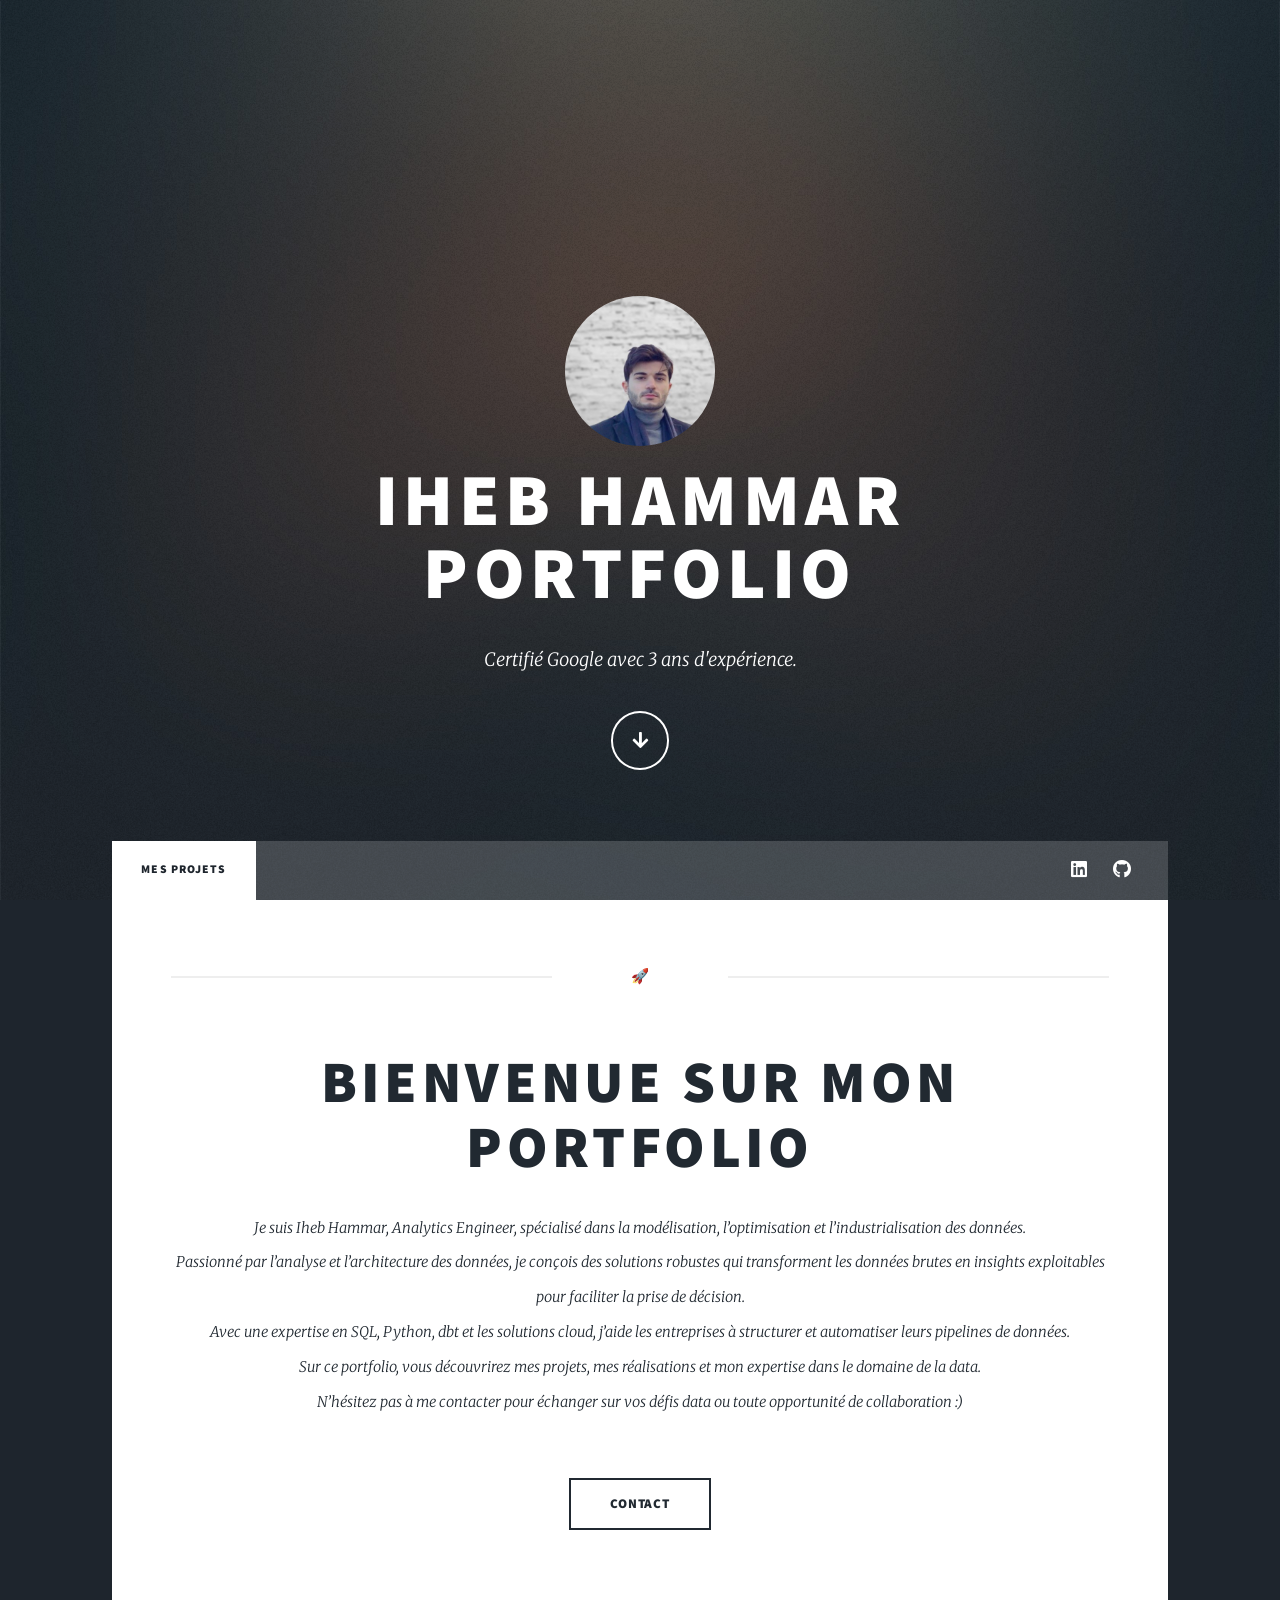
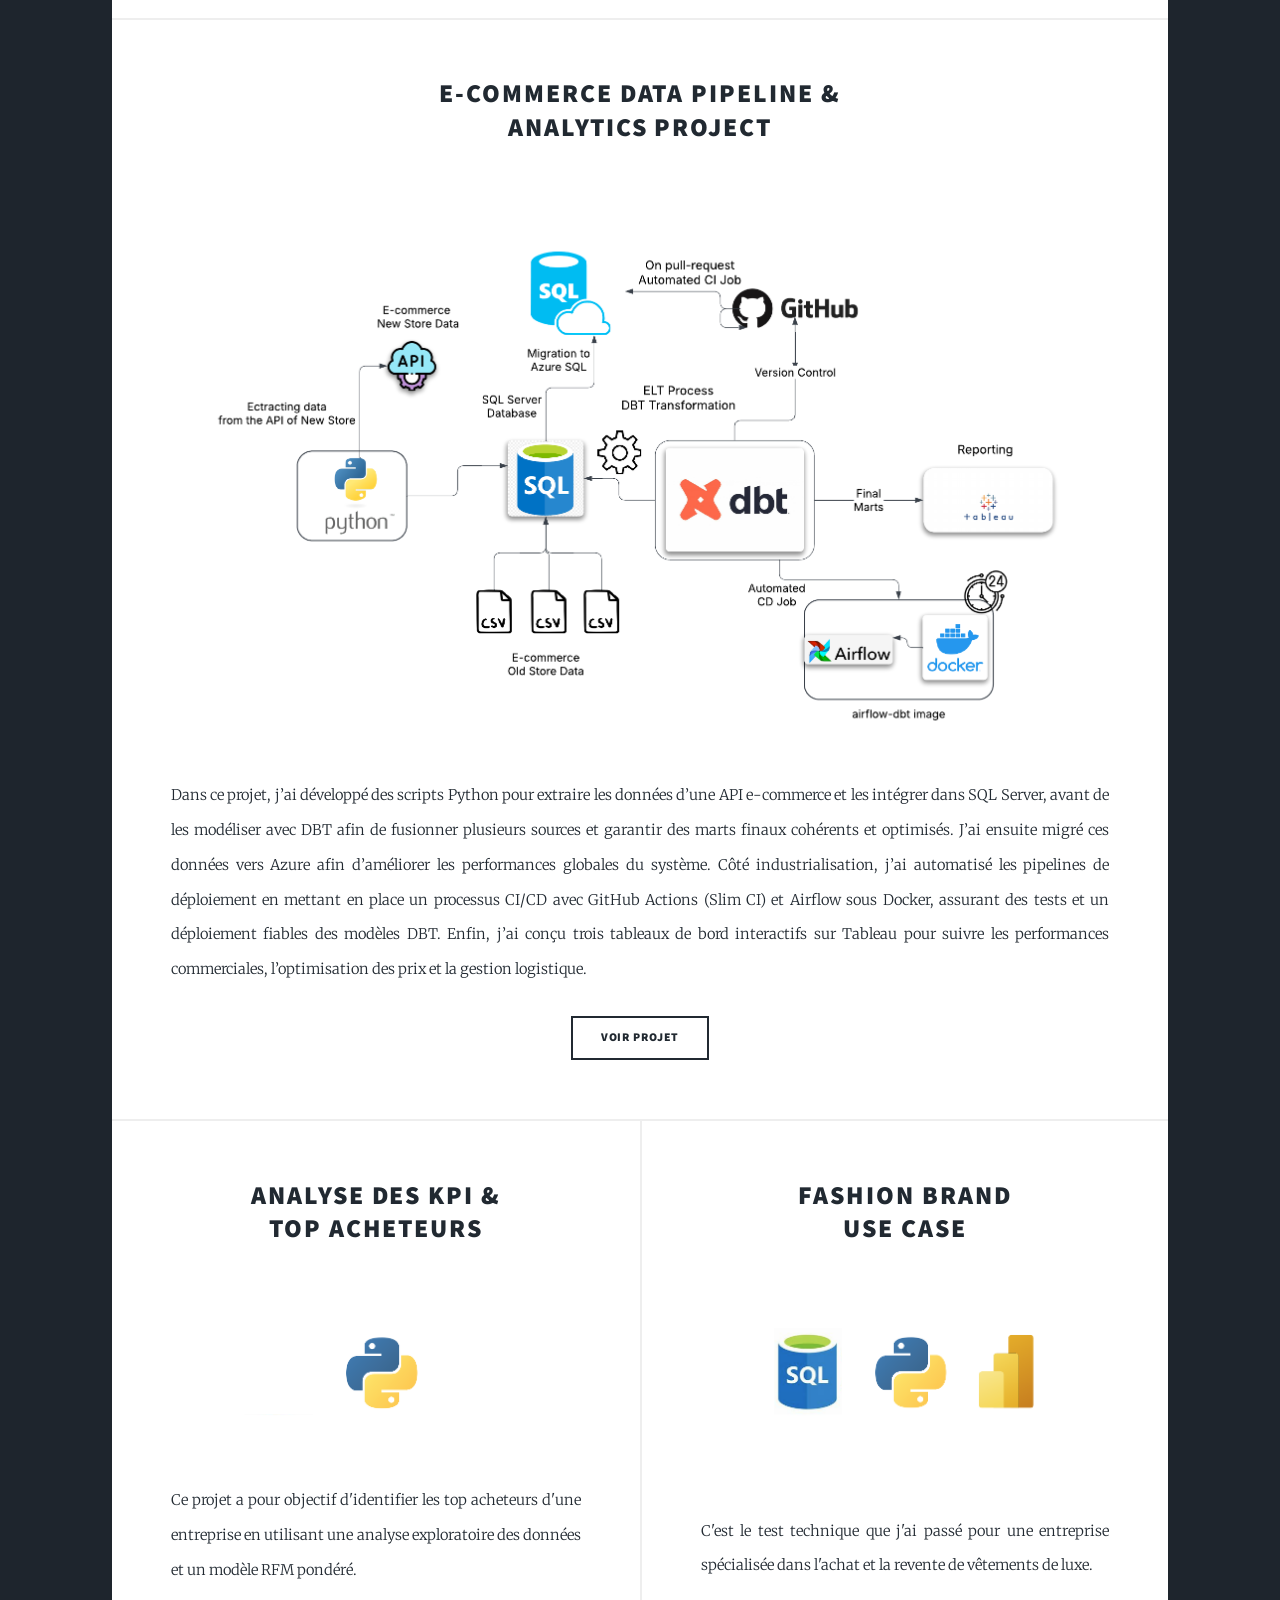
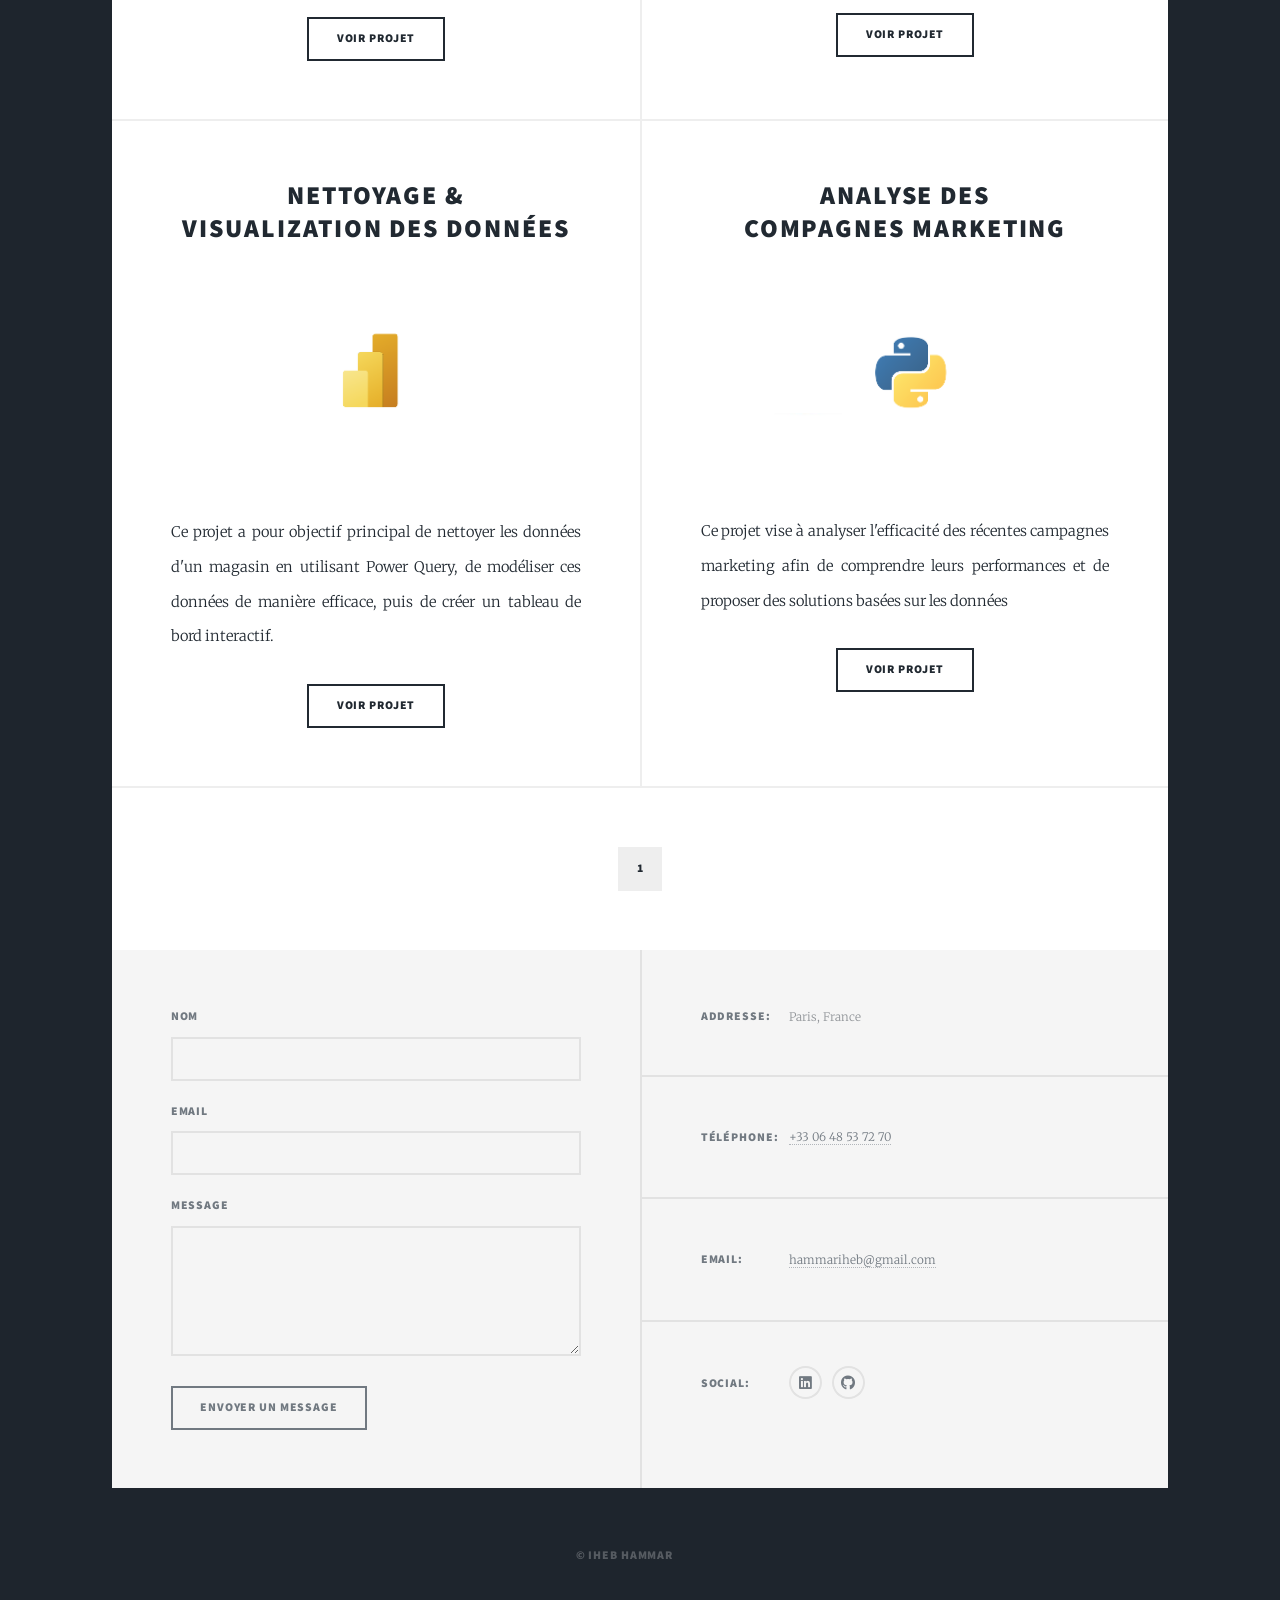
==== index.html @ 9d680bc2 "Update index.html" ====
<!DOCTYPE HTML>
<html>
	<head>
		<title>Iheb Hammar</title>
		<meta charset="utf-8" />
		<meta name="viewport" content="width=device-width, initial-scale=1, user-scalable=no" />
		<link rel="stylesheet" href="assets/css/main.css" />
		<noscript><link rel="stylesheet" href="assets/css/noscript.css" /></noscript>
		<head>
			<body class="is-preload">
				<!-- Wrapper -->
					<div id="wrapper" class="fade-in">
						<!-- Intro -->
							<div id="intro">
								<img src="images/Iheb.jpg" alt="Profile Picture" class="profile-picture">
								<h1>Iheb Hammar<br />
								Portfolio</h1>
								<p> Certifié Google avec 3 ans d'expérience.</p>
								<ul class="actions">
									<li><a href="#header" class="button icon solid solo fa-arrow-down scrolly">Continue</a></li>
								</ul>
							</div>
		
						<!-- Header -->
							<header id="header">
								<a href="#footer" class="logo">Contact</a>
							</header>
	

				<!-- Nav -->
					<nav id="nav">
						<ul class="links">
							<li class="active"><a href="index.html#articles">Mes Projets</a></li>
						</ul>
						<ul class="icons">
							<li><a href="https://www.linkedin.com/in/ihebhammar/" class="icon brands fa-linkedin"><span class="label">GitHub</span></a></li>
							<li><a href="https://github.com/hammariheb" class="icon brands fa-github"><span class="label">GitHub</span></a></li>
						</ul>
					</nav>

				<!-- Main -->
					<div id="main">

						<!-- Featured Post -->
							<article class="post featured">
								<header class="major">
									<span class="date">🚀</span>
									<h2><a>Bienvenue sur mon portfolio</a></h2>
									<p>
										Je suis Iheb Hammar, Analytics Engineer, spécialisé dans la modélisation, l’optimisation et l’industrialisation des données. <br />
										Passionné par l’analyse et l’architecture des données, je conçois des solutions robustes qui transforment les données brutes en insights exploitables pour faciliter la prise de décision.<br />
										
										Avec une expertise en SQL, Python, dbt et les solutions cloud, j’aide les entreprises à structurer et automatiser leurs pipelines de données. <br />
										
										Sur ce portfolio, vous découvrirez mes projets, mes réalisations et mon expertise dans le domaine de la data.<br />N’hésitez pas à me contacter pour échanger sur vos défis data ou toute opportunité de collaboration :)<br /></p>
								</header>
								<ul class="actions special">
									<li><a href="#footer" class="button large">Contact</a></li>
								</ul>
							</article>

						<!-- Posts -->
						<section id="articles" class="posts">
							<article class="full-width"> 
								<header>
									<h2><a href="https://github.com/hammariheb/DeltaStore">E-Commerce Data Pipeline &<br />
										Analytics Project</a></h2>
								</header>
								<a href="https://github.com/hammariheb/DeltaStore" class="image fit"><img src="images/full project pipeline.png" alt="" /></a>
								<p>Dans ce projet, j’ai développé des scripts Python pour extraire les données d’une API e-commerce et les intégrer dans SQL Server, avant de les modéliser avec DBT afin de fusionner plusieurs sources et garantir des marts finaux cohérents et optimisés. J’ai ensuite migré ces données vers Azure afin d’améliorer les performances globales du système. Côté industrialisation, j’ai automatisé les pipelines de déploiement en mettant en place un processus CI/CD avec GitHub Actions (Slim CI) et Airflow sous Docker, assurant des tests et un déploiement fiables des modèles DBT. Enfin, j’ai conçu trois tableaux de bord interactifs sur Tableau pour suivre les performances commerciales, l’optimisation des prix et la gestion logistique.
								</p>
								<ul class="actions special">
									<li><a href="https://github.com/hammariheb/DeltaStore" class="button">Voir projet</a></li>
								</ul>
							</article>
						</section>
							<section id="articles" class="posts">
								<article> 
									<header>
										<h2><a href="https://github.com/hammariheb/top_buyers_analysis">Analyse des KPI &<br />
										Top Acheteurs</a></h2>
									</header>
									<a href="https://github.com/hammariheb/top_buyers_analysis" class="image fit"><img src="images/python.png" alt="" /></a>
									<p>Ce projet a pour objectif d'identifier les top acheteurs d'une entreprise en utilisant une analyse exploratoire des données et un modèle RFM pondéré.
									</p>
									<ul class="actions special">
										<li><a href="https://github.com/hammariheb/top_buyers_analysis" class="button">Voir projet</a></li>
									</ul>
								</article>
								<article>
									<header>
										<h2><a href="https://github.com/hammariheb/fashion_brand_usecase">Fashion Brand<br />
											Use Case</a></h2>
									</header>
									<a href="https://github.com/hammariheb/fashion_brand_usecase" class="image fit"><img src="images/sql-python-powerbi.png" alt="" /></a>
									<p>C'est le test technique que j'ai passé pour une entreprise spécialisée dans l'achat et la revente de vêtements de luxe.</p>
									<ul class="actions special">
										<li><a href="https://github.com/hammariheb/fashion_brand_usecase" class="button">Voir projet</a></li>
									</ul>
								</article>
								<article>
									<header>
										<h2><a href="https://github.com/hammariheb/SuperStore">Nettoyage &<br />
										Visualization des données</a></h2>
									</header>
									<a href="https://github.com/hammariheb/SuperStore" class="image fit"><img src="images/powerbi.png" alt="" /></a>
									<p>Ce projet a pour objectif principal de nettoyer les données d'un magasin en utilisant Power Query, de modéliser ces données de manière efficace, puis de créer un tableau de bord interactif.</p>
									<ul class="actions special">
										<li><a href="https://github.com/hammariheb/SuperStore" class="button">Voir Projet</a></li>
									</ul>
								</article>
								<article>
									<header>
										<h2><a href="https://github.com/hammariheb/Marketing_analysis/tree/main/Marketing_project">Analyse Des<br />
											Compagnes Marketing</a></h2>
									</header>
									<a href="https://github.com/hammariheb/Marketing_analysis/tree/main/Marketing_project" class="image fit"><img src="images/python.png" alt="" /></a>
									<p>Ce projet vise à analyser l'efficacité des récentes campagnes marketing afin de comprendre leurs performances et de proposer des solutions basées sur les données</p>
									<ul class="actions special">
										<li><a href="https://github.com/hammariheb/Marketing_analysis/tree/main/Marketing_project" class="button">Voir projet</a></li>
									</ul>
								</article>
							</section>

						<!-- Footer -->
							<footer>
								<div class="pagination">
									<a href="#" class="page active">1</a>
								</div>
							</footer>

					</div>

				<!-- Footer -->
				<footer id="footer">
					<section>
						<form method="post" action="mailto:hammariheb@gmail.com" enctype="text/plain">
							<div class="fields">
								<div class="field">
									<label for="name">Nom</label>
									<input type="text" name="name" id="name" required>
								</div>
								<div class="field">
									<label for="email">Email</label>
									<input type="email" name="email" id="email" required>
								</div>
								<div class="field">
									<label for="message">Message</label>
									<textarea name="message" id="message" rows="3" required></textarea>
								</div>
							</div>
							<ul class="actions">
								<li><input type="submit" value="Envoyer un message"></li>
							</ul>
						</form>
					</section>
					<section class="split contact">
						<section class="alt">
							<h3>Addresse:</h3>
							<p>Paris, France</p>
						</section>
						<section>
							<h3>Téléphone:</h3>
							<p><a> +33 06 48 53 72 70</a></p>
						</section>
						<section>
							<h3>Email:</h3>
							<p><a href="mailto:hammariheb@gmail.com">hammariheb@gmail.com</a></p>
						</section>
						<section>
							<h3>Social:</h3>
							<ul class="icons alt">
								<li><a href="https://www.linkedin.com/in/ihebhammar/" class="icon brands alt fa-linkedin"><span class="label">Linkedin</span></a></li>
								<li><a href="https://github.com/hammariheb"  class="icon brands alt fa-github"><span class="label">GitHub</span></a></li>
							</ul>
						</section>
					</section>
				</footer>
				

				<!-- Copyright -->
					<div id="copyright">
						<ul><li>&copy; Iheb Hammar</li><li><a href="#"></a></li></ul>
					</div>

			</div>

		<!-- Scripts -->
			<script src="assets/js/jquery.min.js"></script>
			<script src="assets/js/jquery.scrollex.min.js"></script>
			<script src="assets/js/jquery.scrolly.min.js"></script>
			<script src="assets/js/browser.min.js"></script>
			<script src="assets/js/breakpoints.min.js"></script>
			<script src="assets/js/util.js"></script>
			<script src="assets/js/main.js"></script>

	</body>
</html>
---- assets/css/main.css ----
@import url(fontawesome-all.min.css);
@import url("https://fonts.googleapis.com/css?family=Merriweather:300,700,300italic,700italic|Source+Sans+Pro:900");

/*
	Massively by HTML5 UP
	html5up.net | @ajlkn
	Free for personal and commercial use under the CCA 3.0 license (html5up.net/license)
*/

html, body, div, span, applet, object,
iframe, h1, h2, h3, h4, h5, h6, p, blockquote,
pre, a, abbr, acronym, address, big, cite,
code, del, dfn, em, img, ins, kbd, q, s, samp,
small, strike, strong, sub, sup, tt, var, b,
u, i, center, dl, dt, dd, ol, ul, li, fieldset,
form, label, legend, table, caption, tbody,
tfoot, thead, tr, th, td, article, aside,
canvas, details, embed, figure, figcaption,
footer, header, hgroup, menu, nav, output, ruby,
section, summary, time, mark, audio, video {
	margin: 0;
	padding: 0;
	border: 0;
	font-size: 100%;
	font: inherit;
	vertical-align: baseline;}

article, aside, details, figcaption, figure,
footer, header, hgroup, menu, nav, section {
	display: block;}

body {
	line-height: 1;
}

ol, ul {
	list-style: none;
}

blockquote, q {
	quotes: none;
}

	blockquote:before, blockquote:after, q:before, q:after {
		content: '';
		content: none;
	}

table {
	border-collapse: collapse;
	border-spacing: 0;
}

body {
	-webkit-text-size-adjust: none;
}

mark {
	background-color: transparent;
	color: inherit;
}

input::-moz-focus-inner {
	border: 0;
	padding: 0;
}

input, select, textarea {
	-moz-appearance: none;
	-webkit-appearance: none;
	-ms-appearance: none;
	appearance: none;
}

/* Basic */

	@-ms-viewport {
		width: device-width;
	}

	body {
		-ms-overflow-style: scrollbar;
	}

	@media screen and (max-width: 480px) {

		html, body {
			min-width: 320px;
		}

	}

	html {
		box-sizing: border-box;
	}

	*, *:before, *:after {
		box-sizing: inherit;
	}

	body {
		background-color: #1e252d;
	}

		body.is-preload *, body.is-preload *:before, body.is-preload *:after {
			-moz-animation: none !important;
			-webkit-animation: none !important;
			-ms-animation: none !important;
			animation: none !important;
			-moz-transition: none !important;
			-webkit-transition: none !important;
			-ms-transition: none !important;
			transition: none !important;
		}

/* Type */

	html {
		font-size: 16pt;
	}

		@media screen and (max-width: 1680px) {

			html {
				font-size: 12pt;
			}

		}

		@media screen and (max-width: 1280px) {

			html {
				font-size: 11pt;
			}

		}

		@media screen and (max-width: 360px) {

			html {
				font-size: 10pt;
			}

		}

	body {
		color: #212931;
	}

	body, input, select, textarea {
		font-family: "Merriweather", Georgia, serif;
		font-weight: 300;
		font-size: 1rem;
		line-height: 2.375;
	}

	a {
		-moz-transition: color 0.2s ease-in-out, background-color 0.2s ease-in-out, border-color 0.2s ease-in-out, box-shadow 0.2s ease-in-out;
		-webkit-transition: color 0.2s ease-in-out, background-color 0.2s ease-in-out, border-color 0.2s ease-in-out, box-shadow 0.2s ease-in-out;
		-ms-transition: color 0.2s ease-in-out, background-color 0.2s ease-in-out, border-color 0.2s ease-in-out, box-shadow 0.2s ease-in-out;
		transition: color 0.2s ease-in-out, background-color 0.2s ease-in-out, border-color 0.2s ease-in-out, box-shadow 0.2s ease-in-out;
		border-bottom: dotted 1px;
		text-decoration: none;
	}

		a:hover {
			border-bottom-color: transparent;
		}

	strong, b {
		font-weight: 600;
	}

	em, i {
		font-style: italic;
	}

	p {
		text-align: justify;
		margin: 0 0 2rem 0;
	}

	h1, h2, h3, h4, h5, h6 {
		font-family: "Source Sans Pro", Helvetica, sans-serif;
		font-weight: 900;
		line-height: 1.5;
		letter-spacing: 0.075em;
		text-transform: uppercase;
		margin: 0 0 1rem 0;
	}

		h1 a, h2 a, h3 a, h4 a, h5 a, h6 a {
			border-bottom: 0;
			color: inherit;
			text-decoration: none;
		}

	h1 {
		font-size: 4rem;
		line-height: 1.1;
		margin: 0 0 2rem 0;
	}

	h2 {
		font-size: 1.75rem;
		line-height: 1.3;
		margin: 0 0 1.5rem 0;
	}

	h3 {
		font-size: 1.25rem;
		margin: 0 0 1.5rem 0;
	}

	h4 {
		font-size: 1rem;
	}

	h5 {
		font-size: 0.9rem;
	}

	h6 {
		font-size: 0.8rem;
	}

	sub {
		font-size: 0.8rem;
		position: relative;
		top: 0.5rem;
	}

	sup {
		font-size: 0.8rem;
		position: relative;
		top: -0.5rem;
	}

	blockquote {
		border-left: solid 4px;
		font-style: italic;
		margin: 0 0 2rem 0;
		padding: 0.5rem 0 0.5rem 2rem;
	}

	code {
		border: solid 2px;
		font-family: "Courier New", monospace;
		font-size: 0.9rem;
		margin: 0 0.25rem;
		padding: 0.25rem 0.65rem;
	}

	pre {
		-webkit-overflow-scrolling: touch;
		font-family: "Courier New", monospace;
		font-size: 0.9rem;
		margin: 0 0 2rem 0;
	}

		pre code {
			display: block;
			line-height: 1.75;
			padding: 1rem 1.5rem;
			overflow-x: auto;
		}

	hr {
		border: 0;
		border-bottom: solid 2px;
		margin: 3rem 0;
	}

		hr.major {
			margin: 5rem 0;
		}

	.align-left {
		text-align: left;
	}

	.align-center {
		text-align: center;
	}

	.align-right {
		text-align: right;
	}

	input, select, textarea {
		color: #212931;
	}

	a {
		color: #212931;
		border-bottom-color: rgba(33, 41, 49, 0.5);
	}

		a:hover {
			border-bottom-color: transparent;
			color: #18bfef !important;
		}

	strong, b {
		color: #212931;
	}

	h1, h2, h3, h4, h5, h6 {
		color: #212931;
	}

	blockquote {
		border-left-color: #eeeeee;
	}

	code {
		background: rgba(220, 220, 220, 0.25);
		border-color: #eeeeee;
	}

	hr {
		border-bottom-color: #eeeeee;
	}

/* Row */

	.row {
		display: flex;
		flex-wrap: wrap;
		box-sizing: border-box;
		align-items: stretch;
	}

		.row > * {
			box-sizing: border-box;
		}

		.row.gtr-uniform > * > :last-child {
			margin-bottom: 0;
		}

		.row.aln-left {
			justify-content: flex-start;
		}

		.row.aln-center {
			justify-content: center;
		}

		.row.aln-right {
			justify-content: flex-end;
		}

		.row.aln-top {
			align-items: flex-start;
		}

		.row.aln-middle {
			align-items: center;
		}

		.row.aln-bottom {
			align-items: flex-end;
		}

		.row > .imp {
			order: -1;
		}

		.row > .col-1 {
			width: 8.33333%;
		}

		.row > .off-1 {
			margin-left: 8.33333%;
		}

		.row > .col-2 {
			width: 16.66667%;
		}

		.row > .off-2 {
			margin-left: 16.66667%;
		}

		.row > .col-3 {
			width: 25%;
		}

		.row > .off-3 {
			margin-left: 25%;
		}

		.row > .col-4 {
			width: 33.33333%;
		}

		.row > .off-4 {
			margin-left: 33.33333%;
		}

		.row > .col-5 {
			width: 41.66667%;
		}

		.row > .off-5 {
			margin-left: 41.66667%;
		}

		.row > .col-6 {
			width: 50%;
		}

		.row > .off-6 {
			margin-left: 50%;
		}

		.row > .col-7 {
			width: 58.33333%;
		}

		.row > .off-7 {
			margin-left: 58.33333%;
		}

		.row > .col-8 {
			width: 66.66667%;
		}

		.row > .off-8 {
			margin-left: 66.66667%;
		}

		.row > .col-9 {
			width: 75%;
		}

		.row > .off-9 {
			margin-left: 75%;
		}

		.row > .col-10 {
			width: 83.33333%;
		}

		.row > .off-10 {
			margin-left: 83.33333%;
		}

		.row > .col-11 {
			width: 91.66667%;
		}

		.row > .off-11 {
			margin-left: 91.66667%;
		}

		.row > .col-12 {
			width: 100%;
		}

		.row > .off-12 {
			margin-left: 100%;
		}

		.row.gtr-0 {
			margin-top: 0;
			margin-left: 0rem;
		}

			.row.gtr-0 > * {
				padding: 0 0 0 0rem;
			}

			.row.gtr-0.gtr-uniform {
				margin-top: 0rem;
			}

				.row.gtr-0.gtr-uniform > * {
					padding-top: 0rem;
				}

		.row.gtr-25 {
			margin-top: 0;
			margin-left: -0.375rem;
		}

			.row.gtr-25 > * {
				padding: 0 0 0 0.375rem;
			}

			.row.gtr-25.gtr-uniform {
				margin-top: -0.375rem;
			}

				.row.gtr-25.gtr-uniform > * {
					padding-top: 0.375rem;
				}

		.row.gtr-50 {
			margin-top: 0;
			margin-left: -0.75rem;
		}

			.row.gtr-50 > * {
				padding: 0 0 0 0.75rem;
			}

			.row.gtr-50.gtr-uniform {
				margin-top: -0.75rem;
			}

				.row.gtr-50.gtr-uniform > * {
					padding-top: 0.75rem;
				}

		.row {
			margin-top: 0;
			margin-left: -1.5rem;
		}

			.row > * {
				padding: 0 0 0 1.5rem;
			}

			.row.gtr-uniform {
				margin-top: -1.5rem;
			}

				.row.gtr-uniform > * {
					padding-top: 1.5rem;
				}

		.row.gtr-150 {
			margin-top: 0;
			margin-left: -2.25rem;
		}

			.row.gtr-150 > * {
				padding: 0 0 0 2.25rem;
			}

			.row.gtr-150.gtr-uniform {
				margin-top: -2.25rem;
			}

				.row.gtr-150.gtr-uniform > * {
					padding-top: 2.25rem;
				}

		.row.gtr-200 {
			margin-top: 0;
			margin-left: -3rem;
		}

			.row.gtr-200 > * {
				padding: 0 0 0 3rem;
			}

			.row.gtr-200.gtr-uniform {
				margin-top: -3rem;
			}

				.row.gtr-200.gtr-uniform > * {
					padding-top: 3rem;
				}

		@media screen and (max-width: 1680px) {

			.row {
				display: flex;
				flex-wrap: wrap;
				box-sizing: border-box;
				align-items: stretch;
			}

				.row > * {
					box-sizing: border-box;
				}

				.row.gtr-uniform > * > :last-child {
					margin-bottom: 0;
				}

				.row.aln-left {
					justify-content: flex-start;
				}

				.row.aln-center {
					justify-content: center;
				}

				.row.aln-right {
					justify-content: flex-end;
				}

				.row.aln-top {
					align-items: flex-start;
				}

				.row.aln-middle {
					align-items: center;
				}

				.row.aln-bottom {
					align-items: flex-end;
				}

				.row > .imp-xlarge {
					order: -1;
				}

				.row > .col-1-xlarge {
					width: 8.33333%;
				}

				.row > .off-1-xlarge {
					margin-left: 8.33333%;
				}

				.row > .col-2-xlarge {
					width: 16.66667%;
				}

				.row > .off-2-xlarge {
					margin-left: 16.66667%;
				}

				.row > .col-3-xlarge {
					width: 25%;
				}

				.row > .off-3-xlarge {
					margin-left: 25%;
				}

				.row > .col-4-xlarge {
					width: 33.33333%;
				}

				.row > .off-4-xlarge {
					margin-left: 33.33333%;
				}

				.row > .col-5-xlarge {
					width: 41.66667%;
				}

				.row > .off-5-xlarge {
					margin-left: 41.66667%;
				}

				.row > .col-6-xlarge {
					width: 50%;
				}

				.row > .off-6-xlarge {
					margin-left: 50%;
				}

				.row > .col-7-xlarge {
					width: 58.33333%;
				}

				.row > .off-7-xlarge {
					margin-left: 58.33333%;
				}

				.row > .col-8-xlarge {
					width: 66.66667%;
				}

				.row > .off-8-xlarge {
					margin-left: 66.66667%;
				}

				.row > .col-9-xlarge {
					width: 75%;
				}

				.row > .off-9-xlarge {
					margin-left: 75%;
				}

				.row > .col-10-xlarge {
					width: 83.33333%;
				}

				.row > .off-10-xlarge {
					margin-left: 83.33333%;
				}

				.row > .col-11-xlarge {
					width: 91.66667%;
				}

				.row > .off-11-xlarge {
					margin-left: 91.66667%;
				}

				.row > .col-12-xlarge {
					width: 100%;
				}

				.row > .off-12-xlarge {
					margin-left: 100%;
				}

				.row.gtr-0 {
					margin-top: 0;
					margin-left: 0rem;
				}

					.row.gtr-0 > * {
						padding: 0 0 0 0rem;
					}

					.row.gtr-0.gtr-uniform {
						margin-top: 0rem;
					}

						.row.gtr-0.gtr-uniform > * {
							padding-top: 0rem;
						}

				.row.gtr-25 {
					margin-top: 0;
					margin-left: -0.375rem;
				}

					.row.gtr-25 > * {
						padding: 0 0 0 0.375rem;
					}

					.row.gtr-25.gtr-uniform {
						margin-top: -0.375rem;
					}

						.row.gtr-25.gtr-uniform > * {
							padding-top: 0.375rem;
						}

				.row.gtr-50 {
					margin-top: 0;
					margin-left: -0.75rem;
				}

					.row.gtr-50 > * {
						padding: 0 0 0 0.75rem;
					}

					.row.gtr-50.gtr-uniform {
						margin-top: -0.75rem;
					}

						.row.gtr-50.gtr-uniform > * {
							padding-top: 0.75rem;
						}

				.row {
					margin-top: 0;
					margin-left: -1.5rem;
				}

					.row > * {
						padding: 0 0 0 1.5rem;
					}

					.row.gtr-uniform {
						margin-top: -1.5rem;
					}

						.row.gtr-uniform > * {
							padding-top: 1.5rem;
						}

				.row.gtr-150 {
					margin-top: 0;
					margin-left: -2.25rem;
				}

					.row.gtr-150 > * {
						padding: 0 0 0 2.25rem;
					}

					.row.gtr-150.gtr-uniform {
						margin-top: -2.25rem;
					}

						.row.gtr-150.gtr-uniform > * {
							padding-top: 2.25rem;
						}

				.row.gtr-200 {
					margin-top: 0;
					margin-left: -3rem;
				}

					.row.gtr-200 > * {
						padding: 0 0 0 3rem;
					}

					.row.gtr-200.gtr-uniform {
						margin-top: -3rem;
					}

						.row.gtr-200.gtr-uniform > * {
							padding-top: 3rem;
						}

		}

		@media screen and (max-width: 1280px) {

			.row {
				display: flex;
				flex-wrap: wrap;
				box-sizing: border-box;
				align-items: stretch;
			}

				.row > * {
					box-sizing: border-box;
				}

				.row.gtr-uniform > * > :last-child {
					margin-bottom: 0;
				}

				.row.aln-left {
					justify-content: flex-start;
				}

				.row.aln-center {
					justify-content: center;
				}

				.row.aln-right {
					justify-content: flex-end;
				}

				.row.aln-top {
					align-items: flex-start;
				}

				.row.aln-middle {
					align-items: center;
				}

				.row.aln-bottom {
					align-items: flex-end;
				}

				.row > .imp-large {
					order: -1;
				}

				.row > .col-1-large {
					width: 8.33333%;
				}

				.row > .off-1-large {
					margin-left: 8.33333%;
				}

				.row > .col-2-large {
					width: 16.66667%;
				}

				.row > .off-2-large {
					margin-left: 16.66667%;
				}

				.row > .col-3-large {
					width: 25%;
				}

				.row > .off-3-large {
					margin-left: 25%;
				}

				.row > .col-4-large {
					width: 33.33333%;
				}

				.row > .off-4-large {
					margin-left: 33.33333%;
				}

				.row > .col-5-large {
					width: 41.66667%;
				}

				.row > .off-5-large {
					margin-left: 41.66667%;
				}

				.row > .col-6-large {
					width: 50%;
				}

				.row > .off-6-large {
					margin-left: 50%;
				}

				.row > .col-7-large {
					width: 58.33333%;
				}

				.row > .off-7-large {
					margin-left: 58.33333%;
				}

				.row > .col-8-large {
					width: 66.66667%;
				}

				.row > .off-8-large {
					margin-left: 66.66667%;
				}

				.row > .col-9-large {
					width: 75%;
				}

				.row > .off-9-large {
					margin-left: 75%;
				}

				.row > .col-10-large {
					width: 83.33333%;
				}

				.row > .off-10-large {
					margin-left: 83.33333%;
				}

				.row > .col-11-large {
					width: 91.66667%;
				}

				.row > .off-11-large {
					margin-left: 91.66667%;
				}

				.row > .col-12-large {
					width: 100%;
				}

				.row > .off-12-large {
					margin-left: 100%;
				}

				.row.gtr-0 {
					margin-top: 0;
					margin-left: 0rem;
				}

					.row.gtr-0 > * {
						padding: 0 0 0 0rem;
					}

					.row.gtr-0.gtr-uniform {
						margin-top: 0rem;
					}

						.row.gtr-0.gtr-uniform > * {
							padding-top: 0rem;
						}

				.row.gtr-25 {
					margin-top: 0;
					margin-left: -0.375rem;
				}

					.row.gtr-25 > * {
						padding: 0 0 0 0.375rem;
					}

					.row.gtr-25.gtr-uniform {
						margin-top: -0.375rem;
					}

						.row.gtr-25.gtr-uniform > * {
							padding-top: 0.375rem;
						}

				.row.gtr-50 {
					margin-top: 0;
					margin-left: -0.75rem;
				}

					.row.gtr-50 > * {
						padding: 0 0 0 0.75rem;
					}

					.row.gtr-50.gtr-uniform {
						margin-top: -0.75rem;
					}

						.row.gtr-50.gtr-uniform > * {
							padding-top: 0.75rem;
						}

				.row {
					margin-top: 0;
					margin-left: -1.5rem;
				}

					.row > * {
						padding: 0 0 0 1.5rem;
					}

					.row.gtr-uniform {
						margin-top: -1.5rem;
					}

						.row.gtr-uniform > * {
							padding-top: 1.5rem;
						}

				.row.gtr-150 {
					margin-top: 0;
					margin-left: -2.25rem;
				}

					.row.gtr-150 > * {
						padding: 0 0 0 2.25rem;
					}

					.row.gtr-150.gtr-uniform {
						margin-top: -2.25rem;
					}

						.row.gtr-150.gtr-uniform > * {
							padding-top: 2.25rem;
						}

				.row.gtr-200 {
					margin-top: 0;
					margin-left: -3rem;
				}

					.row.gtr-200 > * {
						padding: 0 0 0 3rem;
					}

					.row.gtr-200.gtr-uniform {
						margin-top: -3rem;
					}

						.row.gtr-200.gtr-uniform > * {
							padding-top: 3rem;
						}

		}

		@media screen and (max-width: 980px) {

			.row {
				display: flex;
				flex-wrap: wrap;
				box-sizing: border-box;
				align-items: stretch;
			}

				.row > * {
					box-sizing: border-box;
				}

				.row.gtr-uniform > * > :last-child {
					margin-bottom: 0;
				}

				.row.aln-left {
					justify-content: flex-start;
				}

				.row.aln-center {
					justify-content: center;
				}

				.row.aln-right {
					justify-content: flex-end;
				}

				.row.aln-top {
					align-items: flex-start;
				}

				.row.aln-middle {
					align-items: center;
				}

				.row.aln-bottom {
					align-items: flex-end;
				}

				.row > .imp-medium {
					order: -1;
				}

				.row > .col-1-medium {
					width: 8.33333%;
				}

				.row > .off-1-medium {
					margin-left: 8.33333%;
				}

				.row > .col-2-medium {
					width: 16.66667%;
				}

				.row > .off-2-medium {
					margin-left: 16.66667%;
				}

				.row > .col-3-medium {
					width: 25%;
				}

				.row > .off-3-medium {
					margin-left: 25%;
				}

				.row > .col-4-medium {
					width: 33.33333%;
				}

				.row > .off-4-medium {
					margin-left: 33.33333%;
				}

				.row > .col-5-medium {
					width: 41.66667%;
				}

				.row > .off-5-medium {
					margin-left: 41.66667%;
				}

				.row > .col-6-medium {
					width: 50%;
				}

				.row > .off-6-medium {
					margin-left: 50%;
				}

				.row > .col-7-medium {
					width: 58.33333%;
				}

				.row > .off-7-medium {
					margin-left: 58.33333%;
				}

				.row > .col-8-medium {
					width: 66.66667%;
				}

				.row > .off-8-medium {
					margin-left: 66.66667%;
				}

				.row > .col-9-medium {
					width: 75%;
				}

				.row > .off-9-medium {
					margin-left: 75%;
				}

				.row > .col-10-medium {
					width: 83.33333%;
				}

				.row > .off-10-medium {
					margin-left: 83.33333%;
				}

				.row > .col-11-medium {
					width: 91.66667%;
				}

				.row > .off-11-medium {
					margin-left: 91.66667%;
				}

				.row > .col-12-medium {
					width: 100%;
				}

				.row > .off-12-medium {
					margin-left: 100%;
				}

				.row.gtr-0 {
					margin-top: 0;
					margin-left: 0rem;
				}

					.row.gtr-0 > * {
						padding: 0 0 0 0rem;
					}

					.row.gtr-0.gtr-uniform {
						margin-top: 0rem;
					}

						.row.gtr-0.gtr-uniform > * {
							padding-top: 0rem;
						}

				.row.gtr-25 {
					margin-top: 0;
					margin-left: -0.375rem;
				}

					.row.gtr-25 > * {
						padding: 0 0 0 0.375rem;
					}

					.row.gtr-25.gtr-uniform {
						margin-top: -0.375rem;
					}

						.row.gtr-25.gtr-uniform > * {
							padding-top: 0.375rem;
						}

				.row.gtr-50 {
					margin-top: 0;
					margin-left: -0.75rem;
				}

					.row.gtr-50 > * {
						padding: 0 0 0 0.75rem;
					}

					.row.gtr-50.gtr-uniform {
						margin-top: -0.75rem;
					}

						.row.gtr-50.gtr-uniform > * {
							padding-top: 0.75rem;
						}

				.row {
					margin-top: 0;
					margin-left: -1.5rem;
				}

					.row > * {
						padding: 0 0 0 1.5rem;
					}

					.row.gtr-uniform {
						margin-top: -1.5rem;
					}

						.row.gtr-uniform > * {
							padding-top: 1.5rem;
						}

				.row.gtr-150 {
					margin-top: 0;
					margin-left: -2.25rem;
				}

					.row.gtr-150 > * {
						padding: 0 0 0 2.25rem;
					}

					.row.gtr-150.gtr-uniform {
						margin-top: -2.25rem;
					}

						.row.gtr-150.gtr-uniform > * {
							padding-top: 2.25rem;
						}

				.row.gtr-200 {
					margin-top: 0;
					margin-left: -3rem;
				}

					.row.gtr-200 > * {
						padding: 0 0 0 3rem;
					}

					.row.gtr-200.gtr-uniform {
						margin-top: -3rem;
					}

						.row.gtr-200.gtr-uniform > * {
							padding-top: 3rem;
						}

		}

		@media screen and (max-width: 736px) {

			.row {
				display: flex;
				flex-wrap: wrap;
				box-sizing: border-box;
				align-items: stretch;
			}

				.row > * {
					box-sizing: border-box;
				}

				.row.gtr-uniform > * > :last-child {
					margin-bottom: 0;
				}

				.row.aln-left {
					justify-content: flex-start;
				}

				.row.aln-center {
					justify-content: center;
				}

				.row.aln-right {
					justify-content: flex-end;
				}

				.row.aln-top {
					align-items: flex-start;
				}

				.row.aln-middle {
					align-items: center;
				}

				.row.aln-bottom {
					align-items: flex-end;
				}

				.row > .imp-small {
					order: -1;
				}

				.row > .col-1-small {
					width: 8.33333%;
				}

				.row > .off-1-small {
					margin-left: 8.33333%;
				}

				.row > .col-2-small {
					width: 16.66667%;
				}

				.row > .off-2-small {
					margin-left: 16.66667%;
				}

				.row > .col-3-small {
					width: 25%;
				}

				.row > .off-3-small {
					margin-left: 25%;
				}

				.row > .col-4-small {
					width: 33.33333%;
				}

				.row > .off-4-small {
					margin-left: 33.33333%;
				}

				.row > .col-5-small {
					width: 41.66667%;
				}

				.row > .off-5-small {
					margin-left: 41.66667%;
				}

				.row > .col-6-small {
					width: 50%;
				}

				.row > .off-6-small {
					margin-left: 50%;
				}

				.row > .col-7-small {
					width: 58.33333%;
				}

				.row > .off-7-small {
					margin-left: 58.33333%;
				}

				.row > .col-8-small {
					width: 66.66667%;
				}

				.row > .off-8-small {
					margin-left: 66.66667%;
				}

				.row > .col-9-small {
					width: 75%;
				}

				.row > .off-9-small {
					margin-left: 75%;
				}

				.row > .col-10-small {
					width: 83.33333%;
				}

				.row > .off-10-small {
					margin-left: 83.33333%;
				}

				.row > .col-11-small {
					width: 91.66667%;
				}

				.row > .off-11-small {
					margin-left: 91.66667%;
				}

				.row > .col-12-small {
					width: 100%;
				}

				.row > .off-12-small {
					margin-left: 100%;
				}

				.row.gtr-0 {
					margin-top: 0;
					margin-left: 0rem;
				}

					.row.gtr-0 > * {
						padding: 0 0 0 0rem;
					}

					.row.gtr-0.gtr-uniform {
						margin-top: 0rem;
					}

						.row.gtr-0.gtr-uniform > * {
							padding-top: 0rem;
						}

				.row.gtr-25 {
					margin-top: 0;
					margin-left: -0.375rem;
				}

					.row.gtr-25 > * {
						padding: 0 0 0 0.375rem;
					}

					.row.gtr-25.gtr-uniform {
						margin-top: -0.375rem;
					}

						.row.gtr-25.gtr-uniform > * {
							padding-top: 0.375rem;
						}

				.row.gtr-50 {
					margin-top: 0;
					margin-left: -0.75rem;
				}

					.row.gtr-50 > * {
						padding: 0 0 0 0.75rem;
					}

					.row.gtr-50.gtr-uniform {
						margin-top: -0.75rem;
					}

						.row.gtr-50.gtr-uniform > * {
							padding-top: 0.75rem;
						}

				.row {
					margin-top: 0;
					margin-left: -1.5rem;
				}

					.row > * {
						padding: 0 0 0 1.5rem;
					}

					.row.gtr-uniform {
						margin-top: -1.5rem;
					}

						.row.gtr-uniform > * {
							padding-top: 1.5rem;
						}

				.row.gtr-150 {
					margin-top: 0;
					margin-left: -2.25rem;
				}

					.row.gtr-150 > * {
						padding: 0 0 0 2.25rem;
					}

					.row.gtr-150.gtr-uniform {
						margin-top: -2.25rem;
					}

						.row.gtr-150.gtr-uniform > * {
							padding-top: 2.25rem;
						}

				.row.gtr-200 {
					margin-top: 0;
					margin-left: -3rem;
				}

					.row.gtr-200 > * {
						padding: 0 0 0 3rem;
					}

					.row.gtr-200.gtr-uniform {
						margin-top: -3rem;
					}

						.row.gtr-200.gtr-uniform > * {
							padding-top: 3rem;
						}

		}

		@media screen and (max-width: 480px) {

			.row {
				display: flex;
				flex-wrap: wrap;
				box-sizing: border-box;
				align-items: stretch;
			}

				.row > * {
					box-sizing: border-box;
				}

				.row.gtr-uniform > * > :last-child {
					margin-bottom: 0;
				}

				.row.aln-left {
					justify-content: flex-start;
				}

				.row.aln-center {
					justify-content: center;
				}

				.row.aln-right {
					justify-content: flex-end;
				}

				.row.aln-top {
					align-items: flex-start;
				}

				.row.aln-middle {
					align-items: center;
				}

				.row.aln-bottom {
					align-items: flex-end;
				}

				.row > .imp-xsmall {
					order: -1;
				}

				.row > .col-1-xsmall {
					width: 8.33333%;
				}

				.row > .off-1-xsmall {
					margin-left: 8.33333%;
				}

				.row > .col-2-xsmall {
					width: 16.66667%;
				}

				.row > .off-2-xsmall {
					margin-left: 16.66667%;
				}

				.row > .col-3-xsmall {
					width: 25%;
				}

				.row > .off-3-xsmall {
					margin-left: 25%;
				}

				.row > .col-4-xsmall {
					width: 33.33333%;
				}

				.row > .off-4-xsmall {
					margin-left: 33.33333%;
				}

				.row > .col-5-xsmall {
					width: 41.66667%;
				}

				.row > .off-5-xsmall {
					margin-left: 41.66667%;
				}

				.row > .col-6-xsmall {
					width: 50%;
				}

				.row > .off-6-xsmall {
					margin-left: 50%;
				}

				.row > .col-7-xsmall {
					width: 58.33333%;
				}

				.row > .off-7-xsmall {
					margin-left: 58.33333%;
				}

				.row > .col-8-xsmall {
					width: 66.66667%;
				}

				.row > .off-8-xsmall {
					margin-left: 66.66667%;
				}

				.row > .col-9-xsmall {
					width: 75%;
				}

				.row > .off-9-xsmall {
					margin-left: 75%;
				}

				.row > .col-10-xsmall {
					width: 83.33333%;
				}

				.row > .off-10-xsmall {
					margin-left: 83.33333%;
				}

				.row > .col-11-xsmall {
					width: 91.66667%;
				}

				.row > .off-11-xsmall {
					margin-left: 91.66667%;
				}

				.row > .col-12-xsmall {
					width: 100%;
				}

				.row > .off-12-xsmall {
					margin-left: 100%;
				}

				.row.gtr-0 {
					margin-top: 0;
					margin-left: 0rem;
				}

					.row.gtr-0 > * {
						padding: 0 0 0 0rem;
					}

					.row.gtr-0.gtr-uniform {
						margin-top: 0rem;
					}

						.row.gtr-0.gtr-uniform > * {
							padding-top: 0rem;
						}

				.row.gtr-25 {
					margin-top: 0;
					margin-left: -0.375rem;
				}

					.row.gtr-25 > * {
						padding: 0 0 0 0.375rem;
					}

					.row.gtr-25.gtr-uniform {
						margin-top: -0.375rem;
					}

						.row.gtr-25.gtr-uniform > * {
							padding-top: 0.375rem;
						}

				.row.gtr-50 {
					margin-top: 0;
					margin-left: -0.75rem;
				}

					.row.gtr-50 > * {
						padding: 0 0 0 0.75rem;
					}

					.row.gtr-50.gtr-uniform {
						margin-top: -0.75rem;
					}

						.row.gtr-50.gtr-uniform > * {
							padding-top: 0.75rem;
						}

				.row {
					margin-top: 0;
					margin-left: -1.5rem;
				}

					.row > * {
						padding: 0 0 0 1.5rem;
					}

					.row.gtr-uniform {
						margin-top: -1.5rem;
					}

						.row.gtr-uniform > * {
							padding-top: 1.5rem;
						}

				.row.gtr-150 {
					margin-top: 0;
					margin-left: -2.25rem;
				}

					.row.gtr-150 > * {
						padding: 0 0 0 2.25rem;
					}

					.row.gtr-150.gtr-uniform {
						margin-top: -2.25rem;
					}

						.row.gtr-150.gtr-uniform > * {
							padding-top: 2.25rem;
						}

				.row.gtr-200 {
					margin-top: 0;
					margin-left: -3rem;
				}

					.row.gtr-200 > * {
						padding: 0 0 0 3rem;
					}

					.row.gtr-200.gtr-uniform {
						margin-top: -3rem;
					}

						.row.gtr-200.gtr-uniform > * {
							padding-top: 3rem;
						}

		}

		@media screen and (max-width: 360px) {

			.row {
				display: flex;
				flex-wrap: wrap;
				box-sizing: border-box;
				align-items: stretch;
			}

				.row > * {
					box-sizing: border-box;
				}

				.row.gtr-uniform > * > :last-child {
					margin-bottom: 0;
				}

				.row.aln-left {
					justify-content: flex-start;
				}

				.row.aln-center {
					justify-content: center;
				}

				.row.aln-right {
					justify-content: flex-end;
				}

				.row.aln-top {
					align-items: flex-start;
				}

				.row.aln-middle {
					align-items: center;
				}

				.row.aln-bottom {
					align-items: flex-end;
				}

				.row > .imp-xxsmall {
					order: -1;
				}

				.row > .col-1-xxsmall {
					width: 8.33333%;
				}

				.row > .off-1-xxsmall {
					margin-left: 8.33333%;
				}

				.row > .col-2-xxsmall {
					width: 16.66667%;
				}

				.row > .off-2-xxsmall {
					margin-left: 16.66667%;
				}

				.row > .col-3-xxsmall {
					width: 25%;
				}

				.row > .off-3-xxsmall {
					margin-left: 25%;
				}

				.row > .col-4-xxsmall {
					width: 33.33333%;
				}

				.row > .off-4-xxsmall {
					margin-left: 33.33333%;
				}

				.row > .col-5-xxsmall {
					width: 41.66667%;
				}

				.row > .off-5-xxsmall {
					margin-left: 41.66667%;
				}

				.row > .col-6-xxsmall {
					width: 50%;
				}

				.row > .off-6-xxsmall {
					margin-left: 50%;
				}

				.row > .col-7-xxsmall {
					width: 58.33333%;
				}

				.row > .off-7-xxsmall {
					margin-left: 58.33333%;
				}

				.row > .col-8-xxsmall {
					width: 66.66667%;
				}

				.row > .off-8-xxsmall {
					margin-left: 66.66667%;
				}

				.row > .col-9-xxsmall {
					width: 75%;
				}

				.row > .off-9-xxsmall {
					margin-left: 75%;
				}

				.row > .col-10-xxsmall {
					width: 83.33333%;
				}

				.row > .off-10-xxsmall {
					margin-left: 83.33333%;
				}

				.row > .col-11-xxsmall {
					width: 91.66667%;
				}

				.row > .off-11-xxsmall {
					margin-left: 91.66667%;
				}

				.row > .col-12-xxsmall {
					width: 100%;
				}

				.row > .off-12-xxsmall {
					margin-left: 100%;
				}

				.row.gtr-0 {
					margin-top: 0;
					margin-left: 0rem;
				}

					.row.gtr-0 > * {
						padding: 0 0 0 0rem;
					}

					.row.gtr-0.gtr-uniform {
						margin-top: 0rem;
					}

						.row.gtr-0.gtr-uniform > * {
							padding-top: 0rem;
						}

				.row.gtr-25 {
					margin-top: 0;
					margin-left: -0.375rem;
				}

					.row.gtr-25 > * {
						padding: 0 0 0 0.375rem;
					}

					.row.gtr-25.gtr-uniform {
						margin-top: -0.375rem;
					}

						.row.gtr-25.gtr-uniform > * {
							padding-top: 0.375rem;
						}

				.row.gtr-50 {
					margin-top: 0;
					margin-left: -0.75rem;
				}

					.row.gtr-50 > * {
						padding: 0 0 0 0.75rem;
					}

					.row.gtr-50.gtr-uniform {
						margin-top: -0.75rem;
					}

						.row.gtr-50.gtr-uniform > * {
							padding-top: 0.75rem;
						}

				.row {
					margin-top: 0;
					margin-left: -1.5rem;
				}

					.row > * {
						padding: 0 0 0 1.5rem;
					}

					.row.gtr-uniform {
						margin-top: -1.5rem;
					}

						.row.gtr-uniform > * {
							padding-top: 1.5rem;
						}

				.row.gtr-150 {
					margin-top: 0;
					margin-left: -2.25rem;
				}

					.row.gtr-150 > * {
						padding: 0 0 0 2.25rem;
					}

					.row.gtr-150.gtr-uniform {
						margin-top: -2.25rem;
					}

						.row.gtr-150.gtr-uniform > * {
							padding-top: 2.25rem;
						}

				.row.gtr-200 {
					margin-top: 0;
					margin-left: -3rem;
				}

					.row.gtr-200 > * {
						padding: 0 0 0 3rem;
					}

					.row.gtr-200.gtr-uniform {
						margin-top: -3rem;
					}

						.row.gtr-200.gtr-uniform > * {
							padding-top: 3rem;
						}

		}

/* Box */

	.box {
		border: solid 2px;
		margin-bottom: 2rem;
		padding: 1.5rem;
	}

		.box > :last-child,
		.box > :last-child > :last-child,
		.box > :last-child > :last-child > :last-child {
			margin-bottom: 0;
		}

		.box.alt {
			border: 0;
			border-radius: 0;
			padding: 0;
		}

	.box {
		border-color: #eeeeee;
	}

/* Button */

	input[type="submit"],
	input[type="reset"],
	input[type="button"],
	button,
	.button {
		-moz-appearance: none;
		-webkit-appearance: none;
		-ms-appearance: none;
		appearance: none;
		-moz-transition: background-color 0.2s ease-in-out, box-shadow 0.2s ease-in-out, color 0.2s ease-in-out;
		-webkit-transition: background-color 0.2s ease-in-out, box-shadow 0.2s ease-in-out, color 0.2s ease-in-out;
		-ms-transition: background-color 0.2s ease-in-out, box-shadow 0.2s ease-in-out, color 0.2s ease-in-out;
		transition: background-color 0.2s ease-in-out, box-shadow 0.2s ease-in-out, color 0.2s ease-in-out;
		border: 0;
		border-radius: 0;
		cursor: pointer;
		display: inline-block;
		font-family: "Source Sans Pro", Helvetica, sans-serif;
		font-size: 0.8rem;
		font-weight: 900;
		letter-spacing: 0.075em;
		height: 3rem;
		line-height: 3rem;
		padding: 0 2rem;
		text-align: center;
		text-decoration: none;
		text-transform: uppercase;
		white-space: nowrap;
	}

		input[type="submit"].icon:before,
		input[type="reset"].icon:before,
		input[type="button"].icon:before,
		button.icon:before,
		.button.icon:before {
			margin-right: 0.5rem;
		}

		input[type="submit"].icon.solo,
		input[type="reset"].icon.solo,
		input[type="button"].icon.solo,
		button.icon.solo,
		.button.icon.solo {
			position: relative;
			width: 4rem;
			height: 4rem;
			line-height: 4rem;
			border-radius: 4rem;
			text-indent: 4rem;
			overflow: hidden;
			padding: 0;
			white-space: nowrap;
		}

			input[type="submit"].icon.solo:before,
			input[type="reset"].icon.solo:before,
			input[type="button"].icon.solo:before,
			button.icon.solo:before,
			.button.icon.solo:before {
				position: absolute;
				display: block;
				top: 0;
				left: 0;
				width: inherit;
				height: inherit;
				line-height: inherit;
				font-size: 1.25rem;
				margin-right: 0;
				text-align: center;
				text-indent: 0;
			}

		input[type="submit"].fit,
		input[type="reset"].fit,
		input[type="button"].fit,
		button.fit,
		.button.fit {
			width: 100%;
		}

		input[type="submit"].small,
		input[type="reset"].small,
		input[type="button"].small,
		button.small,
		.button.small {
			font-size: 0.7rem;
			height: 2.5rem;
			line-height: 2.5rem;
			padding: 0 1.5rem;
		}

		input[type="submit"].large,
		input[type="reset"].large,
		input[type="button"].large,
		button.large,
		.button.large {
			font-size: 0.9rem;
			height: 3.5rem;
			line-height: 3.5rem;
			padding: 0 2.75rem;
		}

		@media screen and (max-width: 980px) {

			input[type="submit"],
			input[type="reset"],
			input[type="button"],
			button,
			.button {
				font-size: 0.9rem;
				height: 3.25rem;
				line-height: 3.25rem;
			}

				input[type="submit"].large,
				input[type="reset"].large,
				input[type="button"].large,
				button.large,
				.button.large {
					font-size: 1rem;
					height: 3.75rem;
					line-height: 3.75rem;
				}

		}

		input[type="submit"].disabled, input[type="submit"]:disabled,
		input[type="reset"].disabled,
		input[type="reset"]:disabled,
		input[type="button"].disabled,
		input[type="button"]:disabled,
		button.disabled,
		button:disabled,
		.button.disabled,
		.button:disabled {
			pointer-events: none;
			opacity: 0.25;
		}

	input[type="submit"],
	input[type="reset"],
	input[type="button"],
	button,
	.button {
		background-color: transparent;
		box-shadow: inset 0 0 0 2px #212931;
		color: #212931 !important;
	}

		input[type="submit"]:hover,
		input[type="reset"]:hover,
		input[type="button"]:hover,
		button:hover,
		.button:hover {
			box-shadow: inset 0 0 0 2px #18bfef;
			color: #18bfef !important;
		}

		input[type="submit"].primary,
		input[type="reset"].primary,
		input[type="button"].primary,
		button.primary,
		.button.primary {
			background-color: #212931;
			box-shadow: none;
			color: #ffffff !important;
		}

			input[type="submit"].primary:hover,
			input[type="reset"].primary:hover,
			input[type="button"].primary:hover,
			button.primary:hover,
			.button.primary:hover {
				background-color: #18bfef;
			}

/* Form */

	form {
		margin: 0 0 2rem 0;
	}

		form > :last-child {
			margin-bottom: 0;
		}

		form > .fields {
			display: -moz-flex;
			display: -webkit-flex;
			display: -ms-flex;
			display: flex;
			-moz-flex-wrap: wrap;
			-webkit-flex-wrap: wrap;
			-ms-flex-wrap: wrap;
			flex-wrap: wrap;
			width: calc(100% + 3rem);
			margin: -1.5rem 0 2rem -1.5rem;
		}

			form > .fields > .field {
				-moz-flex-grow: 0;
				-webkit-flex-grow: 0;
				-ms-flex-grow: 0;
				flex-grow: 0;
				-moz-flex-shrink: 0;
				-webkit-flex-shrink: 0;
				-ms-flex-shrink: 0;
				flex-shrink: 0;
				padding: 1.5rem 0 0 1.5rem;
				width: calc(100% - 1.5rem);
			}

				form > .fields > .field.half {
					width: calc(50% - 0.75rem);
				}

				form > .fields > .field.third {
					width: calc(100%/3 - 0.5rem);
				}

				form > .fields > .field.quarter {
					width: calc(25% - 0.375rem);
				}

		@media screen and (max-width: 480px) {

			form > .fields {
				width: calc(100% + 3rem);
				margin: -1.5rem 0 2rem -1.5rem;
			}

				form > .fields > .field {
					padding: 1.5rem 0 0 1.5rem;
					width: calc(100% - 1.5rem);
				}

					form > .fields > .field.half {
						width: calc(100% - 1.5rem);
					}

					form > .fields > .field.third {
						width: calc(100% - 1.5rem);
					}

					form > .fields > .field.quarter {
						width: calc(100% - 1.5rem);
					}

		}

	label {
		display: block;
		font-family: "Source Sans Pro", Helvetica, sans-serif;
		font-weight: 900;
		line-height: 1.5;
		letter-spacing: 0.075em;
		font-size: 0.8rem;
		text-transform: uppercase;
		margin: 0 0 0.75rem 0;
	}

		@media screen and (max-width: 980px) {

			label {
				font-size: 0.9rem;
			}

		}

	input[type="text"],
	input[type="password"],
	input[type="email"],
	select,
	textarea {
		-moz-appearance: none;
		-webkit-appearance: none;
		-ms-appearance: none;
		appearance: none;
		background: transparent;
		border-radius: 0;
		border: solid 2px;
		color: inherit;
		display: block;
		outline: 0;
		padding: 0 1rem;
		text-decoration: none;
		width: 100%;
	}

		input[type="text"]:invalid,
		input[type="password"]:invalid,
		input[type="email"]:invalid,
		select:invalid,
		textarea:invalid {
			box-shadow: none;
		}

	select {
		background-size: 1.25rem;
		background-repeat: no-repeat;
		background-position: calc(100% - 1rem) center;
		height: 3rem;
		padding-right: 3rem;
		text-overflow: ellipsis;
	}

		select:focus::-ms-value {
			background-color: transparent;
		}

		select::-ms-expand {
			display: none;
		}

	input[type="text"],
	input[type="password"],
	input[type="email"],
	select {
		height: 3rem;
	}

	textarea {
		padding: 0.75rem 1rem;
	}

	input[type="checkbox"],
	input[type="radio"] {
		-moz-appearance: none;
		-webkit-appearance: none;
		-ms-appearance: none;
		appearance: none;
		display: block;
		float: left;
		margin-right: -2rem;
		opacity: 0;
		width: 1rem;
		z-index: -1;
	}

		input[type="checkbox"] + label,
		input[type="radio"] + label {
			text-decoration: none;
			cursor: pointer;
			display: inline-block;
			font-size: 1rem;
			letter-spacing: 0;
			font-family: "Merriweather", Georgia, serif;
			text-transform: none;
			font-weight: 300;
			padding-left: 2.8rem;
			padding-right: 1rem;
			position: relative;
		}

			input[type="checkbox"] + label:before,
			input[type="radio"] + label:before {
				-moz-osx-font-smoothing: grayscale;
				-webkit-font-smoothing: antialiased;
				display: inline-block;
				font-style: normal;
				font-variant: normal;
				text-rendering: auto;
				line-height: 1;
				text-transform: none !important;
				font-family: 'Font Awesome 5 Free';
				font-weight: 900;
			}

			input[type="checkbox"] + label:before,
			input[type="radio"] + label:before {
				border-radius: 0;
				border: solid 2px;
				content: '';
				display: inline-block;
				font-size: 0.8rem;
				height: 1.8rem;
				left: 0;
				line-height: 1.65rem;
				position: absolute;
				text-align: center;
				top: -0.125rem;
				width: 1.8rem;
			}

		input[type="checkbox"]:checked + label:before,
		input[type="radio"]:checked + label:before {
			content: '\f00c';
		}

	input[type="checkbox"] + label:before {
		border-radius: 0;
	}

	input[type="radio"] + label:before {
		border-radius: 100%;
	}

	::-webkit-input-placeholder {
		opacity: 1.0;
	}

	:-moz-placeholder {
		opacity: 1.0;
	}

	::-moz-placeholder {
		opacity: 1.0;
	}

	:-ms-input-placeholder {
		opacity: 1.0;
	}

	label {
		color: #212931;
	}

	input[type="text"],
	input[type="password"],
	input[type="email"],
	select,
	textarea {
		border-color: #eeeeee;
	}

		input[type="text"]:focus,
		input[type="password"]:focus,
		input[type="email"]:focus,
		select:focus,
		textarea:focus {
			border-color: #18bfef;
		}

	select {
		background-image: url("data:image/svg+xml;charset=utf8,%3Csvg xmlns='http://www.w3.org/2000/svg' width='40' height='40' preserveAspectRatio='none' viewBox='0 0 40 40'%3E%3Cpath d='M9.4,12.3l10.4,10.4l10.4-10.4c0.2-0.2,0.5-0.4,0.9-0.4c0.3,0,0.6,0.1,0.9,0.4l3.3,3.3c0.2,0.2,0.4,0.5,0.4,0.9 c0,0.4-0.1,0.6-0.4,0.9L20.7,31.9c-0.2,0.2-0.5,0.4-0.9,0.4c-0.3,0-0.6-0.1-0.9-0.4L4.3,17.3c-0.2-0.2-0.4-0.5-0.4-0.9 c0-0.4,0.1-0.6,0.4-0.9l3.3-3.3c0.2-0.2,0.5-0.4,0.9-0.4S9.1,12.1,9.4,12.3z' fill='%23eeeeee' /%3E%3C/svg%3E");
	}

		select option {
			background-color: #ffffff;
			color: #212931;
		}

	.select-wrapper:before {
		color: #eeeeee;
	}

	input[type="checkbox"] + label,
	input[type="radio"] + label {
		color: #212931;
	}

		input[type="checkbox"] + label:before,
		input[type="radio"] + label:before {
			border-color: #eeeeee;
		}

	input[type="checkbox"]:checked + label:before,
	input[type="radio"]:checked + label:before {
		background-color: #212931;
		border-color: #212931;
		color: #ffffff;
	}

	input[type="checkbox"]:focus + label:before,
	input[type="radio"]:focus + label:before {
		border-color: #18bfef;
	}

	::-webkit-input-placeholder {
		color: #909498 !important;
	}

	:-moz-placeholder {
		color: #909498 !important;
	}

	::-moz-placeholder {
		color: #909498 !important;
	}

	:-ms-input-placeholder {
		color: #909498 !important;
	}

	.formerize-placeholder {
		color: #909498 !important;
	}

/* Icon */

	.icon {
		text-decoration: none;
		border-bottom: none;
		position: relative;
	}

		.icon:before {
			-moz-osx-font-smoothing: grayscale;
			-webkit-font-smoothing: antialiased;
			display: inline-block;
			font-style: normal;
			font-variant: normal;
			text-rendering: auto;
			line-height: 1;
			text-transform: none !important;
			font-family: 'Font Awesome 5 Free';
			font-weight: 400;
		}

		.icon > .label {
			display: none;
		}

		.icon:before {
			line-height: inherit;
		}

		.icon.solid:before {
			font-weight: 900;
		}

		.icon.brands:before {
			font-family: 'Font Awesome 5 Brands';
		}

/* Image */

	.image {
		border: 0;
		display: inline-block;
		position: relative;
	}

		.image img {
			display: block;
		}

		.image.left, .image.right {
			max-width: 40%;
		}

			.image.left img, .image.right img {
				width: 100%;
			}

		.image.left {
			float: left;
			margin: 0 2rem 2rem 0;
			top: 0.75rem;
		}

		.image.right {
			float: right;
			margin: 0 0 2rem 2rem;
			top: 0.75rem;
		}

		.image.fit {
			display: block;
			margin: 2.5rem 0;
			width: 100%;
		}

			.image.fit:first-child {
				margin-top: 0;
			}

			.image.fit img {
				width: 100%;
			}

			.image.main {
				display: inline-block;
				margin: 4rem 0; /* Marge autour de l'image */
				width: 100%; /* Assurez-vous que l'image prend toute la largeur */
			}
			
			.image.main:first-child {
				margin-top: 10px; /* Marge supérieure ajustée pour la première image */
			}
			
			.image.main img {
				width: 80%; /* Réduisez l'image de 20% par rapport à la largeur de son conteneur */
				border-radius: 50%; /* Rendez l'image ovale */
				transition: transform 0.3s ease; /* Transition lisse pour l'effet de zoom */
				display: block; /* Assurez-vous que les images se comportent comme des blocs */
				margin: auto; /* Centrez l'image horizontalement */
			}
			
			.image.main img:hover {
				transform: scale(1.1); /* Effet de zoom au survol */
			}
			
			@media screen and (max-width: 736px) {
				.image.main {
					margin: 2rem 0; /* Marge ajustée pour les écrans plus petits */
				}
			}
			
			
		

	a.image {
		overflow: hidden;
	}

		a.image img {
			-moz-transition: -moz-transform 0.2s ease-out;
			-webkit-transition: -webkit-transform 0.2s ease-out;
			-ms-transition: -ms-transform 0.2s ease-out;
			transition: transform 0.2s ease-out;
		}

		a.image:hover img {
			-moz-transform: scale(1.05);
			-webkit-transform: scale(1.05);
			-ms-transform: scale(1.05);
			transform: scale(1.05);
		}

/* Actions */

	ul.actions {
		display: -moz-flex;
		display: -webkit-flex;
		display: -ms-flex;
		display: flex;
		cursor: default;
		list-style: none;
		margin-left: -1rem;
		padding-left: 0;
	}

		ul.actions li {
			padding: 0 0 0 1rem;
			vertical-align: middle;
		}

		ul.actions.special {
			-moz-justify-content: center;
			-webkit-justify-content: center;
			-ms-justify-content: center;
			justify-content: center;
			width: 100%;
			margin-left: 0;
		}

			ul.actions.special li:first-child {
				padding-left: 0;
			}

		ul.actions.stacked {
			-moz-flex-direction: column;
			-webkit-flex-direction: column;
			-ms-flex-direction: column;
			flex-direction: column;
			margin-left: 0;
		}

			ul.actions.stacked li {
				padding: 1.3rem 0 0 0;
			}

				ul.actions.stacked li:first-child {
					padding-top: 0;
				}

		ul.actions.fit {
			width: calc(100% + 1rem);
		}

			ul.actions.fit li {
				-moz-flex-grow: 1;
				-webkit-flex-grow: 1;
				-ms-flex-grow: 1;
				flex-grow: 1;
				-moz-flex-shrink: 1;
				-webkit-flex-shrink: 1;
				-ms-flex-shrink: 1;
				flex-shrink: 1;
				width: 100%;
			}

				ul.actions.fit li > * {
					width: 100%;
				}

			ul.actions.fit.stacked {
				width: 100%;
			}

		@media screen and (max-width: 480px) {

			ul.actions:not(.fixed) {
				-moz-flex-direction: column;
				-webkit-flex-direction: column;
				-ms-flex-direction: column;
				flex-direction: column;
				margin-left: 0;
				width: 100% !important;
			}

				ul.actions:not(.fixed) li {
					-moz-flex-grow: 1;
					-webkit-flex-grow: 1;
					-ms-flex-grow: 1;
					flex-grow: 1;
					-moz-flex-shrink: 1;
					-webkit-flex-shrink: 1;
					-ms-flex-shrink: 1;
					flex-shrink: 1;
					padding: 1rem 0 0 0;
					text-align: center;
					width: 100%;
				}

					ul.actions:not(.fixed) li > * {
						width: 100%;
					}

					ul.actions:not(.fixed) li:first-child {
						padding-top: 0;
					}

					ul.actions:not(.fixed) li input[type="submit"],
					ul.actions:not(.fixed) li input[type="reset"],
					ul.actions:not(.fixed) li input[type="button"],
					ul.actions:not(.fixed) li button,
					ul.actions:not(.fixed) li .button {
						width: 100%;
					}

						ul.actions:not(.fixed) li input[type="submit"].icon:before,
						ul.actions:not(.fixed) li input[type="reset"].icon:before,
						ul.actions:not(.fixed) li input[type="button"].icon:before,
						ul.actions:not(.fixed) li button.icon:before,
						ul.actions:not(.fixed) li .button.icon:before {
							margin-left: -0.5rem;
						}

		}

/* Icons */

	ul.icons {
		cursor: default;
		list-style: none;
		padding-left: 0;
	}

		ul.icons li {
			display: inline-block;
			padding: 0 0.5rem 0 0;
			vertical-align: middle;
		}

			ul.icons li:last-child {
				padding-right: 0;
			}

			ul.icons li .icon:before {
				width: 2.25rem;
				height: 2.25rem;
				line-height: 2.25rem;
				display: inline-block;
				text-align: center;
				border-radius: 100%;
				font-size: 1.25rem;
			}

		ul.icons.alt li .icon:before {
			-moz-transition: color 0.2s ease-in-out, background-color 0.2s ease-in-out, border-color 0.2s ease-in-out, box-shadow 0.2s ease-in-out;
			-webkit-transition: color 0.2s ease-in-out, background-color 0.2s ease-in-out, border-color 0.2s ease-in-out, box-shadow 0.2s ease-in-out;
			-ms-transition: color 0.2s ease-in-out, background-color 0.2s ease-in-out, border-color 0.2s ease-in-out, box-shadow 0.2s ease-in-out;
			transition: color 0.2s ease-in-out, background-color 0.2s ease-in-out, border-color 0.2s ease-in-out, box-shadow 0.2s ease-in-out;
			font-size: 1rem;
		}

/* List */

	ol {
		list-style: decimal;
		margin: 0 0 2rem 0;
		padding-left: 1.25rem;
	}

		ol li {
			padding-left: 0.25rem;
		}

	ul {
		list-style: disc;
		margin: 0 0 2rem 0;
		padding-left: 1rem;
	}

		ul li {
			padding-left: 0.5rem;
		}

		ul.divided {
			list-style: none;
			padding-left: 0;
		}

			ul.divided li {
				border-top: solid 1px;
				padding: 0.5rem 0;
			}

				ul.divided li:first-child {
					border-top: 0;
					padding-top: 0;
				}

	dl {
		margin: 0 0 2rem 0;
	}

		dl dt {
			display: block;
			font-weight: 600;
			margin: 0 0 1rem 0;
		}

		dl dd {
			margin-left: 2rem;
		}

	ul.divided li {
		border-top-color: #eeeeee;
	}

	ul.icons li a.icon:hover:before {
		color: #18bfef;
	}

	ul.icons.alt li .icon:before {
		box-shadow: inset 0 0 0 2px #eeeeee;
	}

	ul.icons.alt li a.icon:hover:before {
		box-shadow: inset 0 0 0 2px #18bfef;
	}

/* Section/Article */

	section.special, article.special {
		text-align: center;
	}

	header {
		cursor: default;
	}

		header > .date {
			display: block;
			font-size: 0.8rem;
			height: 1;
			margin: 0 0 1rem 0;
			position: relative;
		}

		header > p {
			font-style: italic;
		}

		header > h1 + p {
			font-size: 1.1rem;
			margin-top: -0.5rem;
			line-height: 2;
		}

		header > h2 + p {
			font-size: 1rem;
			margin-top: -0.75rem;
		}

		header > h3 + p {
			font-size: 0.9rem;
			margin-top: -0.75rem;
		}

		header > h4 + p {
			font-size: 0.8rem;
			margin-top: -0.75rem;
		}

		header.major {
			margin: 0 0 4rem 0;
			text-align: center;
		}

			header.major > :last-child {
				margin-bottom: 0;
			}

			header.major > p {
				margin-top: 0;
				text-align: center;
			}

			header.major > .date {
				font-size: 1rem;
				margin: 0 0 4rem 0;
			}

				header.major > .date:before, header.major > .date:after {
					content: '';
					display: block;
					position: absolute;
					top: 50%;
					width: calc(50% - 6rem);
					border-top: solid 2px;
				}

				header.major > .date:before {
					left: 0;
				}

				header.major > .date:after {
					right: 0;
				}

		@media screen and (max-width: 980px) {

			header br {
				display: none;
			}

		}

		@media screen and (max-width: 736px) {

			header.major {
				margin: 0 0 2rem 0;
			}

		}

	header.major .date:before, header.major .date:after {
		border-top-color: #eeeeee;
	}
	.profile-picture {
		width: 150px; /* Adjust size as needed */
		height: 150px; /* Adjust size as needed */
		border-radius: 50%; /* Makes the image rounded */
		margin-bottom: 20px; /* Adds space between the image and the text */
	}
	
/* Table */

	.table-wrapper {
		-webkit-overflow-scrolling: touch;
		overflow-x: auto;
	}

	table {
		margin: 0 0 2rem 0;
		width: 100%;
	}

		table tbody tr {
			border: solid 1px;
			border-left: 0;
			border-right: 0;
		}

		table td {
			padding: 0.75rem 0.75rem;
		}

		table th {
			font-family: "Source Sans Pro", Helvetica, sans-serif;
			font-size: 0.8rem;
			font-weight: 900;
			letter-spacing: 0.075em;
			line-height: 1.5;
			padding: 0 0.75rem 0.75rem 0.75rem;
			text-align: left;
			text-transform: uppercase;
		}

			@media screen and (max-width: 980px) {

				table th {
					font-size: 0.9rem;
				}

			}

		table thead {
			border-bottom: solid 2px;
		}

		table tfoot {
			border-top: solid 2px;
		}

		table.alt {
			border-collapse: separate;
		}

			table.alt tbody tr td {
				border: solid 1px;
				border-left-width: 0;
				border-top-width: 0;
			}

				table.alt tbody tr td:first-child {
					border-left-width: 1px;
				}

			table.alt tbody tr:first-child td {
				border-top-width: 1px;
			}

			table.alt thead {
				border-bottom: 0;
			}

			table.alt tfoot {
				border-top: 0;
			}

	table tbody tr {
		border-color: #eeeeee;
	}

		table tbody tr:nth-child(2n + 1) {
			background-color: rgba(220, 220, 220, 0.25);
		}

	table th {
		color: #212931;
	}

	table thead {
		border-bottom-color: #eeeeee;
	}

	table tfoot {
		border-top-color: #eeeeee;
	}

	table.alt tbody tr td {
		border-color: #eeeeee;
	}

/* Pagination */

	.pagination {
		display: -moz-inline-flex;
		display: -webkit-inline-flex;
		display: -ms-inline-flex;
		display: inline-flex;
		-moz-user-select: none;
		-webkit-user-select: none;
		-ms-user-select: none;
		user-select: none;
		cursor: default;
		list-style: none;
		margin: 0 0 2rem 2px;
		padding: 0;
	}

		.pagination a, .pagination span {
			-moz-transition: background-color 0.2s ease-in-out, border-color 0.2s ease-in-out, box-shadow 0.2s ease-in-out, color 0.2s ease-in-out;
			-webkit-transition: background-color 0.2s ease-in-out, border-color 0.2s ease-in-out, box-shadow 0.2s ease-in-out, color 0.2s ease-in-out;
			-ms-transition: background-color 0.2s ease-in-out, border-color 0.2s ease-in-out, box-shadow 0.2s ease-in-out, color 0.2s ease-in-out;
			transition: background-color 0.2s ease-in-out, border-color 0.2s ease-in-out, box-shadow 0.2s ease-in-out, color 0.2s ease-in-out;
			border: solid 2px;
			display: inline-block;
			font-family: "Source Sans Pro", Helvetica, sans-serif;
			font-size: 0.8rem;
			font-weight: 900;
			height: 3rem;
			letter-spacing: 0.075em;
			line-height: calc(3rem - 4px);
			margin-left: -2px;
			min-width: 3rem;
			position: relative;
			text-align: center;
			text-decoration: none;
			text-transform: uppercase;
		}

		.pagination .next, .pagination .previous {
			text-decoration: none;
			padding: 0 1.75rem;
		}

			.pagination .next:before, .pagination .previous:before {
				-moz-osx-font-smoothing: grayscale;
				-webkit-font-smoothing: antialiased;
				display: inline-block;
				font-style: normal;
				font-variant: normal;
				text-rendering: auto;
				line-height: 1;
				text-transform: none !important;
				font-family: 'Font Awesome 5 Free';
				font-weight: 900;
			}

			.pagination .next:before, .pagination .previous:before {
				display: inline-block;
				color: inherit !important;
				line-height: inherit;
			}

		.pagination .previous:before {
			content: '\f104';
			margin-right: 0.9375em;
		}

		.pagination .next:before {
			content: '\f105';
			float: right;
			margin-left: 0.9375em;
		}

		@media screen and (max-width: 980px) {

			.pagination a, .pagination span {
				font-size: 0.9rem;
			}

		}

		@media screen and (max-width: 480px) {

			.pagination .page, .pagination .extra {
				display: none;
			}

		}

	.pagination a, .pagination span {
		border-color: #eeeeee;
	}

	.pagination a {
		color: #212931 !important;
	}

		.pagination a:hover {
			color: #18bfef !important;
			border-color: #18bfef;
			z-index: 1;
		}

			.pagination a:hover + a,
			.pagination a:hover + span {
				border-left-color: #18bfef;
			}

		.pagination a.active {
			background-color: #eeeeee;
		}

	.pagination span {
		color: #eeeeee;
	}

/* Wrapper */

	#wrapper {
		-moz-transition: opacity 0.5s ease;
		-webkit-transition: opacity 0.5s ease;
		-ms-transition: opacity 0.5s ease;
		transition: opacity 0.5s ease;
		position: relative;
		z-index: 1;
		overflow: hidden;
	}

		#wrapper > .bg {
			position: absolute;
			top: 0;
			left: 0;
			width: 100%;
			height: 100%;
			background-color: #212931;
			background-image: url("../../images/overlay.png"), linear-gradient(0deg, rgba(0, 0, 0, 0.1), rgba(0, 0, 0, 0.1)), url("../../images/bg.jpg");
			background-size: auto,								auto,														100% auto;
			background-position: center,								center,														top center;
			background-repeat: repeat,								no-repeat,													no-repeat;
			background-attachment: scroll,								scroll,														scroll;
			z-index: -1;
		}

			#wrapper > .bg.fixed {
				position: fixed;
				width: 100vw;
				height: 100vh;
			}

		#wrapper.fade-in:before {
			pointer-events: none;
			-moz-transition: opacity 1s ease-in-out;
			-webkit-transition: opacity 1s ease-in-out;
			-ms-transition: opacity 1s ease-in-out;
			transition: opacity 1s ease-in-out;
			-moz-transition-delay: 0.75s;
			-webkit-transition-delay: 0.75s;
			-ms-transition-delay: 0.75s;
			transition-delay: 0.75s;
			background: #1e252d;
			content: '';
			display: block;
			height: 100%;
			left: 0;
			opacity: 0;
			position: fixed;
			top: 0;
			width: 100%;
		}

		body.is-preload #wrapper.fade-in:before {
			opacity: 1;
		}

		@media screen and (orientation: portrait) {

			#wrapper > .bg {
				background-size: auto,								auto,														auto 175%;
			}

		}

/* Intro */

	#intro {
		color: #ffffff;
		padding: 8rem 4rem 6rem 4rem ;
		-moz-align-items: center;
		-webkit-align-items: center;
		-ms-align-items: center;
		align-items: center;
		display: -moz-flex;
		display: -webkit-flex;
		display: -ms-flex;
		display: flex;
		-moz-flex-direction: column;
		-webkit-flex-direction: column;
		-ms-flex-direction: column;
		flex-direction: column;
		-moz-justify-content: -moz-flex-end;
		-webkit-justify-content: -webkit-flex-end;
		-ms-justify-content: -ms-flex-end;
		justify-content: flex-end;
		-moz-transition: opacity 1s ease, -moz-transform 1s ease;
		-webkit-transition: opacity 1s ease, -webkit-transform 1s ease;
		-ms-transition: opacity 1s ease, -ms-transform 1s ease;
		transition: opacity 1s ease, transform 1s ease;
		position: relative;
		cursor: default;
		text-align: center;
		z-index: 1;
		min-height: 100vh;
	}

		#intro input, #intro select, #intro textarea {
			color: #ffffff;
		}

		#intro a {
			color: #ffffff;
			border-bottom-color: rgba(255, 255, 255, 0.5);
		}

			#intro a:hover {
				border-bottom-color: transparent;
				color: #18bfef !important;
			}

		#intro strong, #intro b {
			color: #ffffff;
		}

		#intro h1, #intro h2, #intro h3, #intro h4, #intro h5, #intro h6 {
			color: #ffffff;
		}

		#intro blockquote {
			border-left-color: #ffffff;
		}

		#intro code {
			background: rgba(255, 255, 255, 0.075);
			border-color: #ffffff;
		}

		#intro hr {
			border-bottom-color: #ffffff;
		}

		#intro input[type="submit"],
		#intro input[type="reset"],
		#intro input[type="button"],
		#intro button,
		#intro .button {
			background-color: transparent;
			box-shadow: inset 0 0 0 2px #ffffff;
			color: #ffffff !important;
		}

			#intro input[type="submit"]:hover,
			#intro input[type="reset"]:hover,
			#intro input[type="button"]:hover,
			#intro button:hover,
			#intro .button:hover {
				box-shadow: inset 0 0 0 2px #18bfef;
				color: #18bfef !important;
			}

			#intro input[type="submit"].primary,
			#intro input[type="reset"].primary,
			#intro input[type="button"].primary,
			#intro button.primary,
			#intro .button.primary {
				background-color: #ffffff;
				box-shadow: none;
				color: #1e252d !important;
			}

				#intro input[type="submit"].primary:hover,
				#intro input[type="reset"].primary:hover,
				#intro input[type="button"].primary:hover,
				#intro button.primary:hover,
				#intro .button.primary:hover {
					background-color: #18bfef;
				}

		#intro h1 {
			font-size: 5rem;
			line-height: 1;
		}

		#intro p {
			font-size: 1.25rem;
			font-style: italic;
			margin-top: -0.25rem;
			text-align: center;
		}

		#intro + #header {
			margin-top: -20rem;
		}

			#intro + #header .logo {
				-moz-transform: translateY(2rem);
				-webkit-transform: translateY(2rem);
				-ms-transform: translateY(2rem);
				transform: translateY(2rem);
				opacity: 0;
				visibility: hidden;
			}

		#intro.hidden {
			pointer-events: none;
			-moz-transform: translateY(2rem);
			-webkit-transform: translateY(2rem);
			-ms-transform: translateY(2rem);
			transform: translateY(2rem);
			-moz-transition: opacity 0.5s ease, -moz-transform 0.5s ease, visibility 0.5s;
			-webkit-transition: opacity 0.5s ease, -webkit-transform 0.5s ease, visibility 0.5s;
			-ms-transition: opacity 0.5s ease, -ms-transform 0.5s ease, visibility 0.5s;
			transition: opacity 0.5s ease, transform 0.5s ease, visibility 0.5s;
			opacity: 0;
			visibility: hidden;
		}

			#intro.hidden + #header .logo {
				-moz-transform: translateY(0);
				-webkit-transform: translateY(0);
				-ms-transform: translateY(0);
				transform: translateY(0);
				opacity: 1;
				visibility: visible;
			}

		body.is-preload #intro {
			-moz-transform: translateY(2rem);
			-webkit-transform: translateY(2rem);
			-ms-transform: translateY(2rem);
			transform: translateY(2rem);
			opacity: 0;
		}

			body.is-preload #intro:not(.hidden) + #header + #nav {
				-moz-transform: translateY(4rem);
				-webkit-transform: translateY(4rem);
				-ms-transform: translateY(4rem);
				transform: translateY(4rem);
				opacity: 0;
			}

		@media screen and (max-width: 980px) {

			#intro {
				padding: 4rem 4rem 2rem 4rem ;
				min-height: 90vh;
			}

				#intro p br {
					display: none;
				}

				#intro + #header {
					margin-top: -14rem;
				}

		}

		@media screen and (max-width: 736px) {

			#intro {
				padding: 3rem 2rem 1rem 2rem ;
				min-height: 80vh;
			}

				#intro h1 {
					font-size: 3.25rem;
					line-height: 1.1;
					margin-bottom: 1rem;
				}

				#intro p {
					font-size: 1rem;
					margin-top: 0rem;
				}

				#intro .actions {
					display: none;
				}

		}

/* Header */

	#header {
		color: #ffffff;
		-moz-align-items: center;
		-webkit-align-items: center;
		-ms-align-items: center;
		align-items: center;
		display: -moz-flex;
		display: -webkit-flex;
		display: -ms-flex;
		display: flex;
		-moz-flex-direction: column;
		-webkit-flex-direction: column;
		-ms-flex-direction: column;
		flex-direction: column;
		-moz-justify-content: -moz-flex-end;
		-webkit-justify-content: -webkit-flex-end;
		-ms-justify-content: -ms-flex-end;
		justify-content: flex-end;
		pointer-events: none;
		-moz-user-select: none;
		-webkit-user-select: none;
		-ms-user-select: none;
		user-select: none;
		height: 20rem;
		padding-bottom: 8rem;
		position: relative;
		text-align: center;
		z-index: 2;
	}

		#header input, #header select, #header textarea {
			color: #ffffff;
		}

		#header a {
			color: #ffffff;
			border-bottom-color: rgba(255, 255, 255, 0.5);
		}

			#header a:hover {
				border-bottom-color: transparent;
				color: #18bfef !important;
			}

		#header strong, #header b {
			color: #ffffff;
		}

		#header h1, #header h2, #header h3, #header h4, #header h5, #header h6 {
			color: #ffffff;
		}

		#header blockquote {
			border-left-color: #ffffff;
		}

		#header code {
			background: rgba(255, 255, 255, 0.075);
			border-color: #ffffff;
		}

		#header hr {
			border-bottom-color: #ffffff;
		}

		#header .logo {
			-moz-transition: border-color 0.2s ease-in-out, color 0.2s ease-in-out, opacity 0.5s ease, -moz-transform 0.5s ease, visibility 0.5s;
			-webkit-transition: border-color 0.2s ease-in-out, color 0.2s ease-in-out, opacity 0.5s ease, -webkit-transform 0.5s ease, visibility 0.5s;
			-ms-transition: border-color 0.2s ease-in-out, color 0.2s ease-in-out, opacity 0.5s ease, -ms-transform 0.5s ease, visibility 0.5s;
			transition: border-color 0.2s ease-in-out, color 0.2s ease-in-out, opacity 0.5s ease, transform 0.5s ease, visibility 0.5s;
			pointer-events: auto;
			border-style: solid;
			border-color: #ffffff;
			border-width: 5px !important;
			font-family: "Source Sans Pro", Helvetica, sans-serif;
			font-size: 2.25rem;
			font-weight: 900;
			letter-spacing: 0.075em;
			line-height: 1;
			padding: 1rem 1.75rem;
			text-transform: uppercase;
			visibility: visible;
		}

			#header .logo:hover {
				border-color: #18bfef !important;
				color: #18bfef !important;
			}

		@media screen and (max-width: 980px) {

			#header {
				height: 14rem;
				padding-bottom: 4rem;
			}

		}

		@media screen and (max-width: 736px) {

			#header {
				padding-bottom: 3rem;
			}

				#header .logo {
					font-size: 1.75rem;
					border-width: 3px !important;
				}

		}

/* Nav */

	#nav {
		color: #ffffff;
		display: -moz-flex;
		display: -webkit-flex;
		display: -ms-flex;
		display: flex;
		-moz-transition: -moz-transform 1s ease, opacity 1s ease;
		-webkit-transition: -webkit-transform 1s ease, opacity 1s ease;
		-ms-transition: -ms-transform 1s ease, opacity 1s ease;
		transition: transform 1s ease, opacity 1s ease;
		background: rgba(255, 255, 255, 0.175);
		height: 4rem;
		line-height: 4rem;
		margin: -4rem auto 0 auto;
		overflow: hidden;
		padding: 0 2rem 0 0;
		position: relative;
		width: calc(100% - 4rem);
		max-width: 72rem;
		z-index: 2;
	}

		#nav ul.divided li {
			border-top-color: #ffffff;
		}

		#nav ul.icons li a.icon:hover:before {
			color: #18bfef;
		}

		#nav ul.icons.alt li .icon:before {
			box-shadow: inset 0 0 0 2px #ffffff;
		}

		#nav ul.icons.alt li a.icon:hover:before {
			box-shadow: inset 0 0 0 2px #18bfef;
		}

		#nav input, #nav select, #nav textarea {
			color: #ffffff;
		}

		#nav a {
			color: #ffffff;
			border-bottom-color: rgba(255, 255, 255, 0.5);
		}

			#nav a:hover {
				border-bottom-color: transparent;
				color: #18bfef !important;
			}

		#nav strong, #nav b {
			color: #ffffff;
		}

		#nav h1, #nav h2, #nav h3, #nav h4, #nav h5, #nav h6 {
			color: #ffffff;
		}

		#nav blockquote {
			border-left-color: #ffffff;
		}

		#nav code {
			background: rgba(255, 255, 255, 0.075);
			border-color: #ffffff;
		}

		#nav hr {
			border-bottom-color: #ffffff;
		}

		#nav ul.links {
			display: -moz-flex;
			display: -webkit-flex;
			display: -ms-flex;
			display: flex;
			-moz-flex-grow: 1;
			-webkit-flex-grow: 1;
			-ms-flex-grow: 1;
			flex-grow: 1;
			-moz-flex-shrink: 1;
			-webkit-flex-shrink: 1;
			-ms-flex-shrink: 1;
			flex-shrink: 1;
			font-family: "Source Sans Pro", Helvetica, sans-serif;
			font-weight: 900;
			letter-spacing: 0.075em;
			list-style: none;
			margin-bottom: 0;
			padding-left: 0;
			text-transform: uppercase;
		}

			#nav ul.links li {
				display: block;
				padding-left: 0;
			}

				#nav ul.links li a {
					-moz-transition: background-color 0.2s ease-in-out, color 0.2s ease-in-out;
					-webkit-transition: background-color 0.2s ease-in-out, color 0.2s ease-in-out;
					-ms-transition: background-color 0.2s ease-in-out, color 0.2s ease-in-out;
					transition: background-color 0.2s ease-in-out, color 0.2s ease-in-out;
					display: block;
					font-size: 0.8rem;
					outline: none;
					padding: 0 2rem;
				}

					#nav ul.links li a:hover {
						color: inherit !important;
						background-color: rgba(255, 255, 255, 0.1);
					}

				#nav ul.links li.active {
					background-color: #ffffff;
				}

					#nav ul.links li.active a {
						color: #1e252d;
					}

						#nav ul.links li.active a:hover {
							color: #18bfef !important;
						}

		#nav ul.icons {
			-moz-flex-grow: 0;
			-webkit-flex-grow: 0;
			-ms-flex-grow: 0;
			flex-grow: 0;
			-moz-flex-shrink: 0;
			-webkit-flex-shrink: 0;
			-ms-flex-shrink: 0;
			flex-shrink: 0;
			margin-bottom: 0;
		}

		@media screen and (max-width: 980px) {

			#nav {
				display: none;
			}

		}
  
/* Main */

	#main {
		background-color: #ffffff;
		position: relative;
		margin: 0 auto;
		width: calc(100% - 4rem);
		max-width: 72rem;
		z-index: 2;
	}

		#main > * {
			padding: 4rem 4rem 2rem 4rem ;
			border-top: solid 2px #eeeeee;
			margin: 0;
		}

			#main > *:first-child {
				border-top: 0;
			}

		#main > footer {
			text-align: center;
		}

		#main > .post {
			padding: 8rem 8rem 6rem 8rem ;
		}

			#main > .post header.major > .date {
				margin-top: -2rem;
			}

			#main > .post header.major > h1, #main > .post header.major h2 {
				font-size: 4rem;
				line-height: 1.1;
				margin: 0 0 2rem 0;
			}

			#main > .post.featured {
				text-align: center;
			}

			@media screen and (max-width: 1280px) {

				#main > .post {
					padding: 6rem 4rem 4rem 4rem ;
				}

			}

			@media screen and (max-width: 736px) {

				#main > .post {
					padding: 4rem 2rem 2rem 2rem ;
				}

					#main > .post header.major > .date {
						margin-top: -1rem;
						margin-bottom: 2rem;
					}

					#main > .post header.major > h1, #main > .post header.major h2 {
						font-size: 2.5rem;
						line-height: 1.2;
						margin: 0 0 1.5rem 0;
					}

			}

		#main > .posts {
			display: -moz-flex;
			display: -webkit-flex;
			display: -ms-flex;
			display: flex;
			-moz-flex-wrap: wrap;
			-webkit-flex-wrap: wrap;
			-ms-flex-wrap: wrap;
			flex-wrap: wrap;
			-moz-align-items: -moz-stretch;
			-webkit-align-items: -webkit-stretch;
			-ms-align-items: -ms-stretch;
			align-items: stretch;
			text-align: center;
			width: 100%;
			padding: 0;
		}

			#main > .posts > * {
				-moz-flex-shrink: 1;
				-webkit-flex-shrink: 1;
				-ms-flex-shrink: 1;
				flex-shrink: 1;
				-moz-flex-grow: 0;
				-webkit-flex-grow: 0;
				-ms-flex-grow: 0;
				flex-grow: 0;
			}

			#main > .posts > * {
				width: 50%;
			}

			#main > .posts > * {
				padding: 4rem;
				width: 50%;
			}

			#main > .posts > article {
				border-color: #eeeeee;
				border-left-width: 2px;
				border-style: solid;
				border-top-width: 2px;
				text-align: center;
			}
			.posts article:first-child .image {
				margin-bottom: 5px; /* Réduit l'espace sous l'image */
			}
			
			.posts article:first-child p {
				margin-top: 5px; /* Réduit l'espace au-dessus de la description */
			}

				#main > .posts > article > :last-child {
					margin-bottom: 0;
				}

				#main > .posts > article:nth-child(2n - 1) {
					border-left-width: 0;
				}

				#main > .posts > article:nth-child(-n + 2) {
					border-top-width: 0;
				}

			@media screen and (max-width: 980px) {

				#main > .posts > * {
					width: 50%;
				}

				#main > .posts > * {
					padding: 2.5rem;
					width: 50%;
				}

			}

			@media screen and (max-width: 736px) {

				#main > .posts > * {
					width: 100%;
				}

				#main > .posts > * {
					padding: 2rem;
					width: 100%;
				}

				#main > .posts > article:nth-child(2n - 1) {
					border-left-width: 2px;
				}

				#main > .posts > article:nth-child(-n + 2) {
					border-top-width: 2px;
				}

				#main > .posts > article:nth-child(n) {
					border-left-width: 0;
				}

				#main > .posts > article:nth-child(-n + 1) {
					border-top-width: 0;
				}

				#main > .posts > article .image {
					max-width: 25rem;
					margin-left: auto;
					margin-right: auto;
				}

			}

		@media screen and (max-width: 736px) {

			#main > * {
				padding: 2rem 2rem 0.1rem 2rem ;
			}

		}

		@media screen and (max-width: 480px) {

			#main {
				width: 100%;
			}

		}

/* Footer */

	#footer {
		color: #717981;
		display: -moz-flex;
		display: -webkit-flex;
		display: -ms-flex;
		display: flex;
		background-color: #f5f5f5;
		color: #909498;
		cursor: default;
		position: relative;
		margin: 0 auto;
		width: calc(100% - 4rem);
		max-width: 72rem;
		z-index: 2;
	}

		#footer input, #footer select, #footer textarea {
			color: #717981;
		}

		#footer a {
			color: #717981;
			border-bottom-color: rgba(113, 121, 129, 0.5);
		}

			#footer a:hover {
				border-bottom-color: transparent;
				color: #18bfef !important;
			}

		#footer strong, #footer b {
			color: #717981;
		}

		#footer h1, #footer h2, #footer h3, #footer h4, #footer h5, #footer h6 {
			color: #717981;
		}

		#footer blockquote {
			border-left-color: #e2e2e2;
		}

		#footer code {
			background: rgba(220, 220, 220, 0.5);
			border-color: #e2e2e2;
		}

		#footer hr {
			border-bottom-color: #e2e2e2;
		}

		#footer .box {
			border-color: #e2e2e2;
		}

		#footer input[type="submit"],
		#footer input[type="reset"],
		#footer input[type="button"],
		#footer button,
		#footer .button {
			background-color: transparent;
			box-shadow: inset 0 0 0 2px #717981;
			color: #717981 !important;
		}

			#footer input[type="submit"]:hover,
			#footer input[type="reset"]:hover,
			#footer input[type="button"]:hover,
			#footer button:hover,
			#footer .button:hover {
				box-shadow: inset 0 0 0 2px #18bfef;
				color: #18bfef !important;
			}

			#footer input[type="submit"].primary,
			#footer input[type="reset"].primary,
			#footer input[type="button"].primary,
			#footer button.primary,
			#footer .button.primary {
				background-color: #717981;
				box-shadow: none;
				color: #f5f5f5 !important;
			}

				#footer input[type="submit"].primary:hover,
				#footer input[type="reset"].primary:hover,
				#footer input[type="button"].primary:hover,
				#footer button.primary:hover,
				#footer .button.primary:hover {
					background-color: #18bfef;
				}

		#footer label {
			color: #717981;
		}

		#footer input[type="text"],
		#footer input[type="password"],
		#footer input[type="email"],
		#footer select,
		#footer textarea {
			border-color: #e2e2e2;
		}

			#footer input[type="text"]:focus,
			#footer input[type="password"]:focus,
			#footer input[type="email"]:focus,
			#footer select:focus,
			#footer textarea:focus {
				border-color: #18bfef;
			}

		#footer select {
			background-image: url("data:image/svg+xml;charset=utf8,%3Csvg xmlns='http://www.w3.org/2000/svg' width='40' height='40' preserveAspectRatio='none' viewBox='0 0 40 40'%3E%3Cpath d='M9.4,12.3l10.4,10.4l10.4-10.4c0.2-0.2,0.5-0.4,0.9-0.4c0.3,0,0.6,0.1,0.9,0.4l3.3,3.3c0.2,0.2,0.4,0.5,0.4,0.9 c0,0.4-0.1,0.6-0.4,0.9L20.7,31.9c-0.2,0.2-0.5,0.4-0.9,0.4c-0.3,0-0.6-0.1-0.9-0.4L4.3,17.3c-0.2-0.2-0.4-0.5-0.4-0.9 c0-0.4,0.1-0.6,0.4-0.9l3.3-3.3c0.2-0.2,0.5-0.4,0.9-0.4S9.1,12.1,9.4,12.3z' fill='%23e2e2e2' /%3E%3C/svg%3E");
		}

			#footer select option {
				background-color: #f5f5f5;
				color: #717981;
			}

		#footer .select-wrapper:before {
			color: #e2e2e2;
		}

		#footer input[type="checkbox"] + label,
		#footer input[type="radio"] + label {
			color: #717981;
		}

			#footer input[type="checkbox"] + label:before,
			#footer input[type="radio"] + label:before {
				border-color: #e2e2e2;
			}

		#footer input[type="checkbox"]:checked + label:before,
		#footer input[type="radio"]:checked + label:before {
			background-color: #717981;
			border-color: #717981;
			color: #f5f5f5;
		}

		#footer input[type="checkbox"]:focus + label:before,
		#footer input[type="radio"]:focus + label:before {
			border-color: #18bfef;
		}

		#footer ::-webkit-input-placeholder {
			color: #b3b7bb !important;
		}

		#footer :-moz-placeholder {
			color: #b3b7bb !important;
		}

		#footer ::-moz-placeholder {
			color: #b3b7bb !important;
		}

		#footer :-ms-input-placeholder {
			color: #b3b7bb !important;
		}

		#footer .formerize-placeholder {
			color: #b3b7bb !important;
		}

		#footer ul.divided li {
			border-top-color: #e2e2e2;
		}

		#footer ul.icons li a.icon:hover:before {
			color: #18bfef;
		}

		#footer ul.icons.alt li .icon:before {
			box-shadow: inset 0 0 0 2px #e2e2e2;
		}

		#footer ul.icons.alt li a.icon:hover:before {
			box-shadow: inset 0 0 0 2px #18bfef;
		}

		#footer header.major .date:before, #footer header.major .date:after {
			border-top-color: #e2e2e2;
		}

		#footer table tbody tr {
			border-color: #e2e2e2;
		}

			#footer table tbody tr:nth-child(2n + 1) {
				background-color: rgba(220, 220, 220, 0.5);
			}

		#footer table th {
			color: #717981;
		}

		#footer table thead {
			border-bottom-color: #e2e2e2;
		}

		#footer table tfoot {
			border-top-color: #e2e2e2;
		}

		#footer table.alt tbody tr td {
			border-color: #e2e2e2;
		}

		#footer .pagination a, #footer .pagination span {
			border-color: #e2e2e2;
		}

		#footer .pagination a {
			color: #717981 !important;
		}

			#footer .pagination a:hover {
				color: #18bfef !important;
				border-color: #18bfef;
				z-index: 1;
			}

				#footer .pagination a:hover + a,
				#footer .pagination a:hover + span {
					border-left-color: #18bfef;
				}

			#footer .pagination a.active {
				background-color: #e2e2e2;
			}

		#footer .pagination span {
			color: #e2e2e2;
		}

		#footer > section {
			-moz-flex-basis: 50%;
			-webkit-flex-basis: 50%;
			-ms-flex-basis: 50%;
			flex-basis: 50%;
			-moz-flex-grow: 1;
			-webkit-flex-grow: 1;
			-ms-flex-grow: 1;
			flex-grow: 1;
			-moz-flex-shrink: 1;
			-webkit-flex-shrink: 1;
			-ms-flex-shrink: 1;
			flex-shrink: 1;
			padding: 4rem 4rem 2rem 4rem ;
			border-left: solid 2px #e2e2e2;
		}
		.full-width {
			width: 100%;
			max-width: 100%;
			flex-basis: 100%;
		}
		

			#footer > section:first-child {
				border-left: 0;
			}

			#footer > section.split {
				display: -moz-flex;
				display: -webkit-flex;
				display: -ms-flex;
				display: flex;
				-moz-flex-direction: column;
				-webkit-flex-direction: column;
				-ms-flex-direction: column;
				flex-direction: column;
				padding: 0;
			}

				#footer > section.split > section {
					padding: 3rem 4rem 1rem 4rem ;
					border-top: solid 2px #e2e2e2;
				}

					#footer > section.split > section:first-child {
						padding: 5rem 4rem 1rem 4rem ;
						border-top: 0;
					}

					#footer > section.split > section:last-child {
						padding: 3rem 4rem 3rem 4rem ;
					}

				#footer > section.split.contact > section {
					display: -moz-flex;
					display: -webkit-flex;
					display: -ms-flex;
					display: flex;
					-moz-align-items: center;
					-webkit-align-items: center;
					-ms-align-items: center;
					align-items: center;
					padding: 3.15rem 4rem;
				}

					#footer > section.split.contact > section > * {
						margin-bottom: 0;
					}

					#footer > section.split.contact > section > :first-child {
						-moz-flex-shrink: 0;
						-webkit-flex-shrink: 0;
						-ms-flex-shrink: 0;
						flex-shrink: 0;
						-moz-flex-grow: 0;
						-webkit-flex-grow: 0;
						-ms-flex-grow: 0;
						flex-grow: 0;
						width: 6rem;
					}

					#footer > section.split.contact > section > :last-child {
						-moz-flex-shrink: 1;
						-webkit-flex-shrink: 1;
						-ms-flex-shrink: 1;
						flex-shrink: 1;
						-moz-flex-grow: 1;
						-webkit-flex-grow: 1;
						-ms-flex-grow: 1;
						flex-grow: 1;
					}

					#footer > section.split.contact > section:first-child {
						padding: 4rem 4rem 3rem 4rem;
					}

					#footer > section.split.contact > section:last-child {
						padding: 3rem 4rem 4rem 4rem;
					}

					#footer > section.split.contact > section.alt {
						-moz-align-items: -moz-flex-start;
						-webkit-align-items: -webkit-flex-start;
						-ms-align-items: -ms-flex-start;
						align-items: flex-start;
					}

						#footer > section.split.contact > section.alt > :last-child {
							margin-top: -0.325rem;
						}

		#footer form label,
		#footer h3,
		#footer p {
			font-size: 0.8rem;
		}

		@media screen and (max-width: 980px) {

			#footer {
				display: block;
			}

				#footer > section {
					border-top: solid 2px #e2e2e2;
				}

					#footer > section:first-child {
						border-top: 0;
					}

					#footer > section.split > section {
						padding: 4rem 4rem 2rem 4rem ;
					}

						#footer > section.split > section:first-child {
							padding: 4rem 4rem 2rem 4rem ;
						}

						#footer > section.split > section:last-child {
							padding: 4rem 4rem 2rem 4rem ;
						}

					#footer > section.split.contact > section {
						padding: 4rem;
					}

						#footer > section.split.contact > section:first-child {
							padding: 4rem;
						}

						#footer > section.split.contact > section:last-child {
							padding: 4rem;
						}

				#footer form label,
				#footer h3,
				#footer p {
					font-size: 0.9rem;
				}

		}

		@media screen and (max-width: 736px) {

			#footer > section {
				padding: 2rem 2rem 0.1rem 2rem ;
			}

				#footer > section.split > section {
					padding: 2rem 2rem 0.1rem 2rem ;
				}

					#footer > section.split > section:first-child {
						padding: 2rem 2rem 0.1rem 2rem ;
					}

					#footer > section.split > section:last-child {
						padding: 2rem 2rem 0.1rem 2rem ;
					}

				#footer > section.split.contact > section {
					padding: 2rem;
				}

					#footer > section.split.contact > section:first-child {
						padding: 2rem;
					}

					#footer > section.split.contact > section:last-child {
						padding: 2rem;
					}

		}

		@media screen and (max-width: 480px) {

			#footer {
				width: 100%;
			}

		}

	#copyright {
		color: #ffffff;
		position: relative;
		color: rgba(255, 255, 255, 0.25);
		cursor: default;
		font-family: "Source Sans Pro", Helvetica, sans-serif;
		font-size: 0.8rem;
		font-weight: 900;
		letter-spacing: 0.075em;
		line-height: 1.5;
		text-align: center;
		text-transform: uppercase;
		margin: 4rem auto 8rem auto;
		width: calc(100% - 4rem);
		max-width: 72rem;
		z-index: 2;
	}

		#copyright input, #copyright select, #copyright textarea {
			color: #ffffff;
		}

		#copyright a {
			color: #ffffff;
			border-bottom-color: rgba(255, 255, 255, 0.5);
		}

			#copyright a:hover {
				border-bottom-color: transparent;
				color: #18bfef !important;
			}

		#copyright strong, #copyright b {
			color: #ffffff;
		}

		#copyright h1, #copyright h2, #copyright h3, #copyright h4, #copyright h5, #copyright h6 {
			color: #ffffff;
		}

		#copyright blockquote {
			border-left-color: #ffffff;
		}

		#copyright code {
			background: rgba(255, 255, 255, 0.075);
			border-color: #ffffff;
		}

		#copyright hr {
			border-bottom-color: #ffffff;
		}

		#copyright a {
			color: inherit;
			border-bottom-color: inherit;
		}

		#copyright ul {
			list-style: none;
			margin: 0;
			padding-left: 0;
		}

			#copyright ul li {
				border-left: solid 2px;
				display: inline-block;
				line-height: 1;
				margin-left: 1rem;
				padding-left: 1rem;
			}

				#copyright ul li:first-child {
					border-left: 0;
					margin-left: 0;
					padding-left: 0;
				}

		@media screen and (max-width: 1280px) {

			#copyright {
				margin: 4rem auto;
			}

		}

		@media screen and (max-width: 480px) {

			#copyright ul li {
				border-left: 0;
				margin: 1rem 0 0 0;
				padding-left: 0;
				display: block;
			}

				#copyright ul li:first-child {
					margin-top: 0;
				}

		}

/* Nav Panel */

	#navPanelToggle {
		text-decoration: none;
		-moz-transition: color 0.2s ease-in-out, background-color 0.2s ease-in-out, box-shadow 0.2s ease-in-out;
		-webkit-transition: color 0.2s ease-in-out, background-color 0.2s ease-in-out, box-shadow 0.2s ease-in-out;
		-ms-transition: color 0.2s ease-in-out, background-color 0.2s ease-in-out, box-shadow 0.2s ease-in-out;
		transition: color 0.2s ease-in-out, background-color 0.2s ease-in-out, box-shadow 0.2s ease-in-out;
		display: none;
		position: fixed;
		top: 0.75rem;
		right: 0.75rem;
		border: 0;
		color: #ffffff;
		font-family: "Source Sans Pro", Helvetica, sans-serif;
		font-size: 0.9rem;
		font-weight: 900;
		letter-spacing: 0.075em;
		padding: 0.375rem 1.25rem;
		text-transform: uppercase;
		z-index: 10001;
	}

		#navPanelToggle:before {
			-moz-osx-font-smoothing: grayscale;
			-webkit-font-smoothing: antialiased;
			display: inline-block;
			font-style: normal;
			font-variant: normal;
			text-rendering: auto;
			line-height: 1;
			text-transform: none !important;
			font-family: 'Font Awesome 5 Free';
			font-weight: 900;
		}

		#navPanelToggle:before {
			content: '\f0c9';
			margin-right: 0.5rem;
		}

		#navPanelToggle.alt {
			background-color: rgba(255, 255, 255, 0.875);
			box-shadow: 0 0.125rem 0.75rem 0 rgba(30, 37, 45, 0.25);
			color: #212931;
		}

			#navPanelToggle.alt:hover {
				background-color: #ffffff;
			}

		@media screen and (max-width: 980px) {

			#navPanelToggle {
				display: block;
			}

		}

		@media screen and (max-width: 736px) {

			#navPanelToggle {
				font-size: 0.8rem;
				padding: 0.25rem 1rem;
			}

		}

	#navPanel {
		-moz-transform: translateX(20rem);
		-webkit-transform: translateX(20rem);
		-ms-transform: translateX(20rem);
		transform: translateX(20rem);
		-moz-transition: -moz-transform 0.5s ease, box-shadow 0.5s ease, visibility 0.5s;
		-webkit-transition: -webkit-transform 0.5s ease, box-shadow 0.5s ease, visibility 0.5s;
		-ms-transition: -ms-transform 0.5s ease, box-shadow 0.5s ease, visibility 0.5s;
		transition: transform 0.5s ease, box-shadow 0.5s ease, visibility 0.5s;
		display: none;
		-webkit-overflow-scrolling: touch;
		background: #ffffff;
		box-shadow: none;
		color: #212931;
		height: 100%;
		max-width: 80%;
		overflow-y: auto;
		padding: 3rem 2rem;
		position: fixed;
		right: 0;
		top: 0;
		visibility: hidden;
		width: 20rem;
		z-index: 10002;
	}

		#navPanel .links {
			list-style: none;
			padding-left: 0;
		}

			#navPanel .links li {
				border-top: solid 2px #eeeeee;
			}

				#navPanel .links li a {
					border-bottom: 0;
					display: block;
					font-family: "Source Sans Pro", Helvetica, sans-serif;
					font-size: 0.9rem;
					font-size: 0.9rem;
					font-weight: 900;
					letter-spacing: 0.075em;
					padding: 0.75rem 0;
					text-transform: uppercase;
				}

				#navPanel .links li:first-child {
					border-top: 0;
				}

		#navPanel .close {
			text-decoration: none;
			-moz-transition: color 0.2s ease-in-out;
			-webkit-transition: color 0.2s ease-in-out;
			-ms-transition: color 0.2s ease-in-out;
			transition: color 0.2s ease-in-out;
			-webkit-tap-highlight-color: rgba(0, 0, 0, 0);
			border: 0;
			color: #909498;
			cursor: pointer;
			display: block;
			height: 3.25rem;
			line-height: 3.25rem;
			padding-right: 1.25rem;
			position: absolute;
			right: 0;
			text-align: right;
			top: 0;
			width: 7rem;
		}

			#navPanel .close:before {
				-moz-osx-font-smoothing: grayscale;
				-webkit-font-smoothing: antialiased;
				display: inline-block;
				font-style: normal;
				font-variant: normal;
				text-rendering: auto;
				line-height: 1;
				text-transform: none !important;
				font-family: 'Font Awesome 5 Free';
				font-weight: 900;
			}

			#navPanel .close:before {
				content: '\f00d';
				font-size: 1.25rem;
			}

			#navPanel .close:hover {
				color: #212931;
			}

			@media screen and (max-width: 736px) {

				#navPanel .close {
					height: 4rem;
					line-height: 4rem;
				}

			}

		@media screen and (max-width: 980px) {

			#navPanel {
				display: block;
			}

		}

		@media screen and (max-width: 736px) {

			#navPanel {
				padding: 2.5rem 1.75rem;
			}

		}

	@media screen and (max-width: 980px) {

		body.is-navPanel-visible #wrapper {
			opacity: 0.5;
		}

		body.is-navPanel-visible #navPanel {
			-moz-transform: translateX(0);
			-webkit-transform: translateX(0);
			-ms-transform: translateX(0);
			transform: translateX(0);
			box-shadow: 0 0 1.5rem 0 rgba(0, 0, 0, 0.2);
			visibility: visible;
		}
		

	}
---- assets/css/noscript.css ----
@import url(font-awesome.min.css);

/*
	Massively by HTML5 UP
	html5up.net | @ajlkn
	Free for personal and commercial use under the CCA 3.0 license (html5up.net/license)
*/

/* Wrapper */

	#wrapper {
		background-color: #212931;
		background-image: url("../../images/overlay.png"), linear-gradient(0deg, rgba(0, 0, 0, 0.1), rgba(0, 0, 0, 0.1)), url("../../images/bg.jpg");
		background-size: auto,								auto,														100% auto;
		background-position: center,								center,														top center;
		background-repeat: repeat,								no-repeat,													no-repeat;
		background-attachment: fixed,								fixed,														fixed;
	}

		#wrapper.fade-in:before {
			display: none;
		}

/* Intro */

	body.is-preload #intro {
		opacity: 1;
	}

		body.is-preload #intro:not(.hidden) + #header + #nav {
			-moz-transform: none;
			-webkit-transform: none;
			-ms-transform: none;
			transform: none;
			opacity: 1;
		}
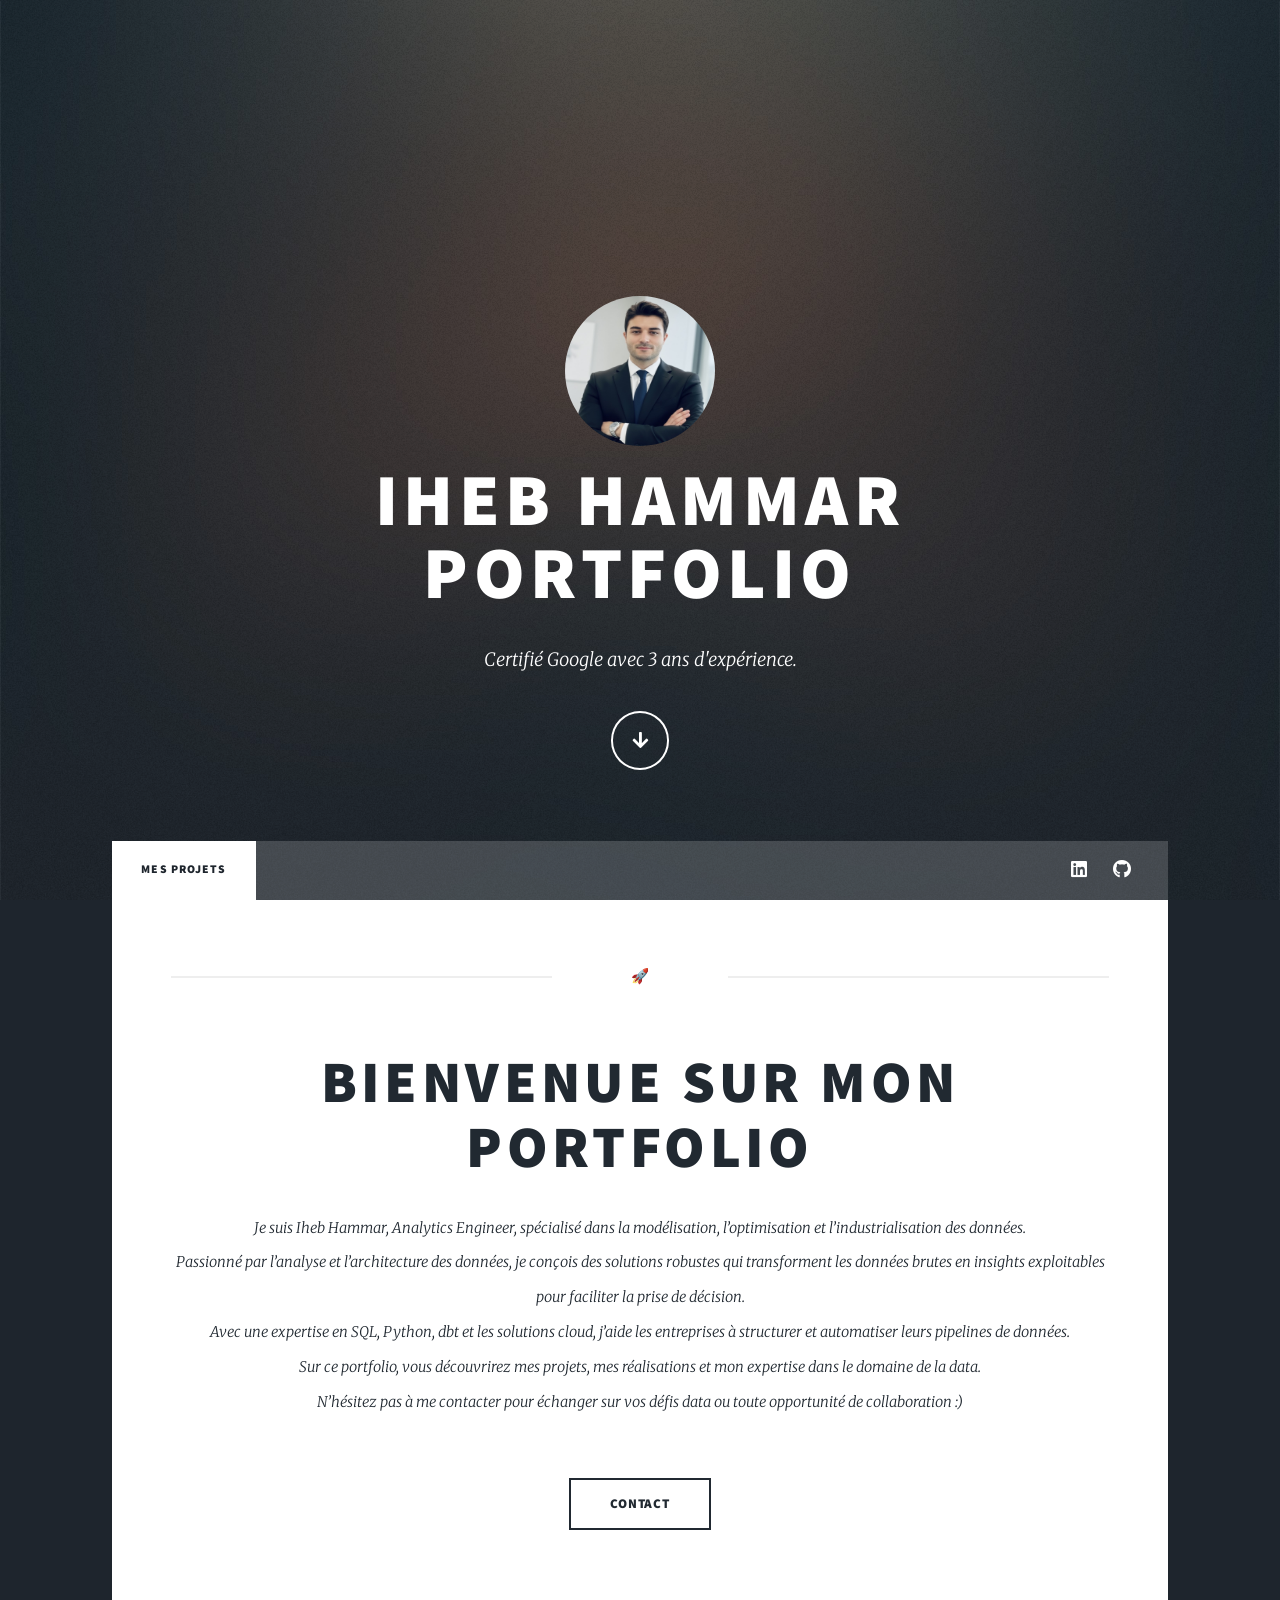
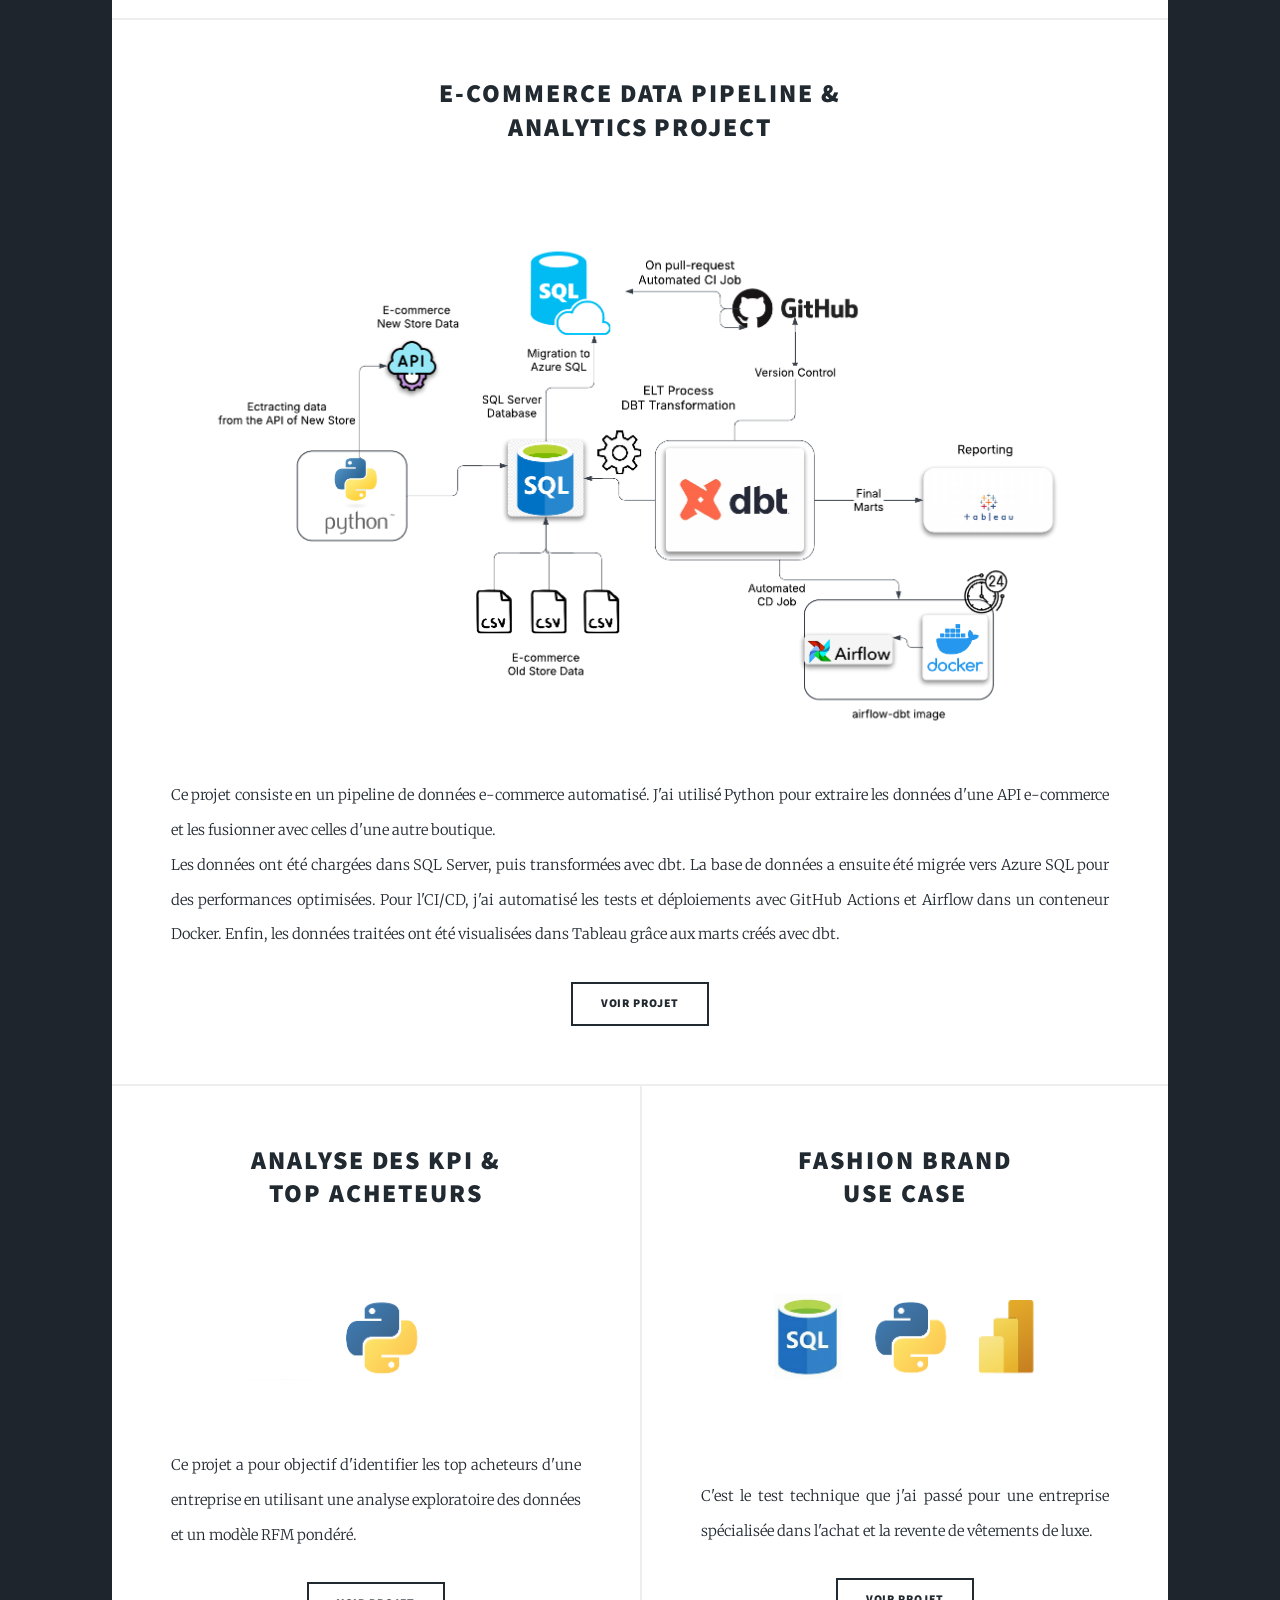
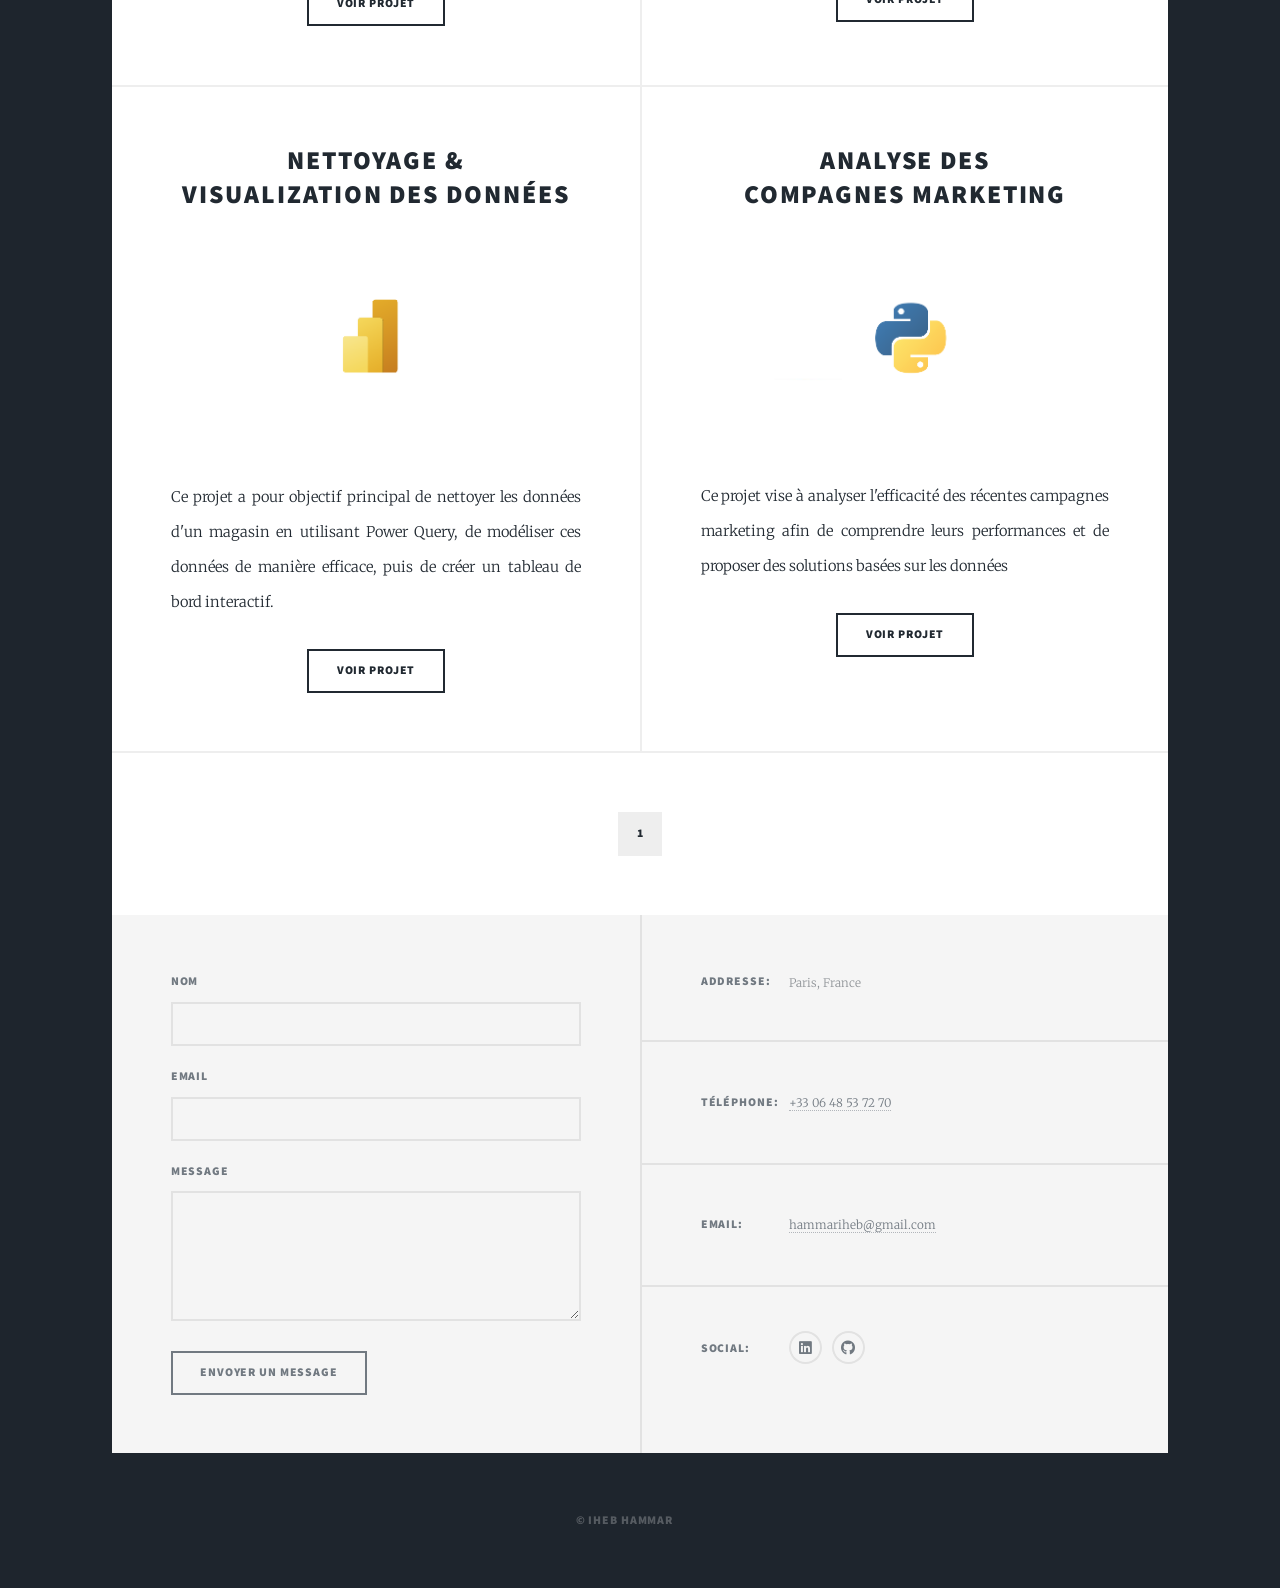
==== commit d85d78b3: "Add files via upload Main commit" ====
--- a/index.html
+++ b/index.html
@@ -67,7 +67,7 @@
 										Analytics Project</a></h2>
 								</header>
 								<a href="https://github.com/hammariheb/DeltaStore" class="image fit"><img src="images/full project pipeline.png" alt="" /></a>
-								<p>Dans ce projet, j’ai développé des scripts Python pour extraire les données d’une API e-commerce et les intégrer dans SQL Server, avant de les modéliser avec DBT afin de fusionner plusieurs sources et garantir des marts finaux cohérents et optimisés. J’ai ensuite migré ces données vers Azure afin d’améliorer les performances globales du système. Côté industrialisation, j’ai automatisé les pipelines de déploiement en mettant en place un processus CI/CD avec GitHub Actions (Slim CI) et Airflow sous Docker, assurant des tests et un déploiement fiables des modèles DBT. Enfin, j’ai conçu trois tableaux de bord interactifs sur Tableau pour suivre les performances commerciales, l’optimisation des prix et la gestion logistique.
+								<p>Ce projet consiste en un pipeline de données e-commerce automatisé. J'ai utilisé Python pour extraire les données d'une API e-commerce et les fusionner avec celles d'une autre boutique. <br />Les données ont été chargées dans SQL Server, puis transformées avec dbt. La base de données a ensuite été migrée vers Azure SQL pour des performances optimisées. Pour l'CI/CD, j'ai automatisé les tests et déploiements avec GitHub Actions et Airflow dans un conteneur Docker. Enfin, les données traitées ont été visualisées dans Tableau grâce aux marts créés avec dbt.
 								</p>
 								<ul class="actions special">
 									<li><a href="https://github.com/hammariheb/DeltaStore" class="button">Voir projet</a></li>
@@ -195,4 +195,4 @@
 			<script src="assets/js/main.js"></script>
 
 	</body>
-</html>
+</html>
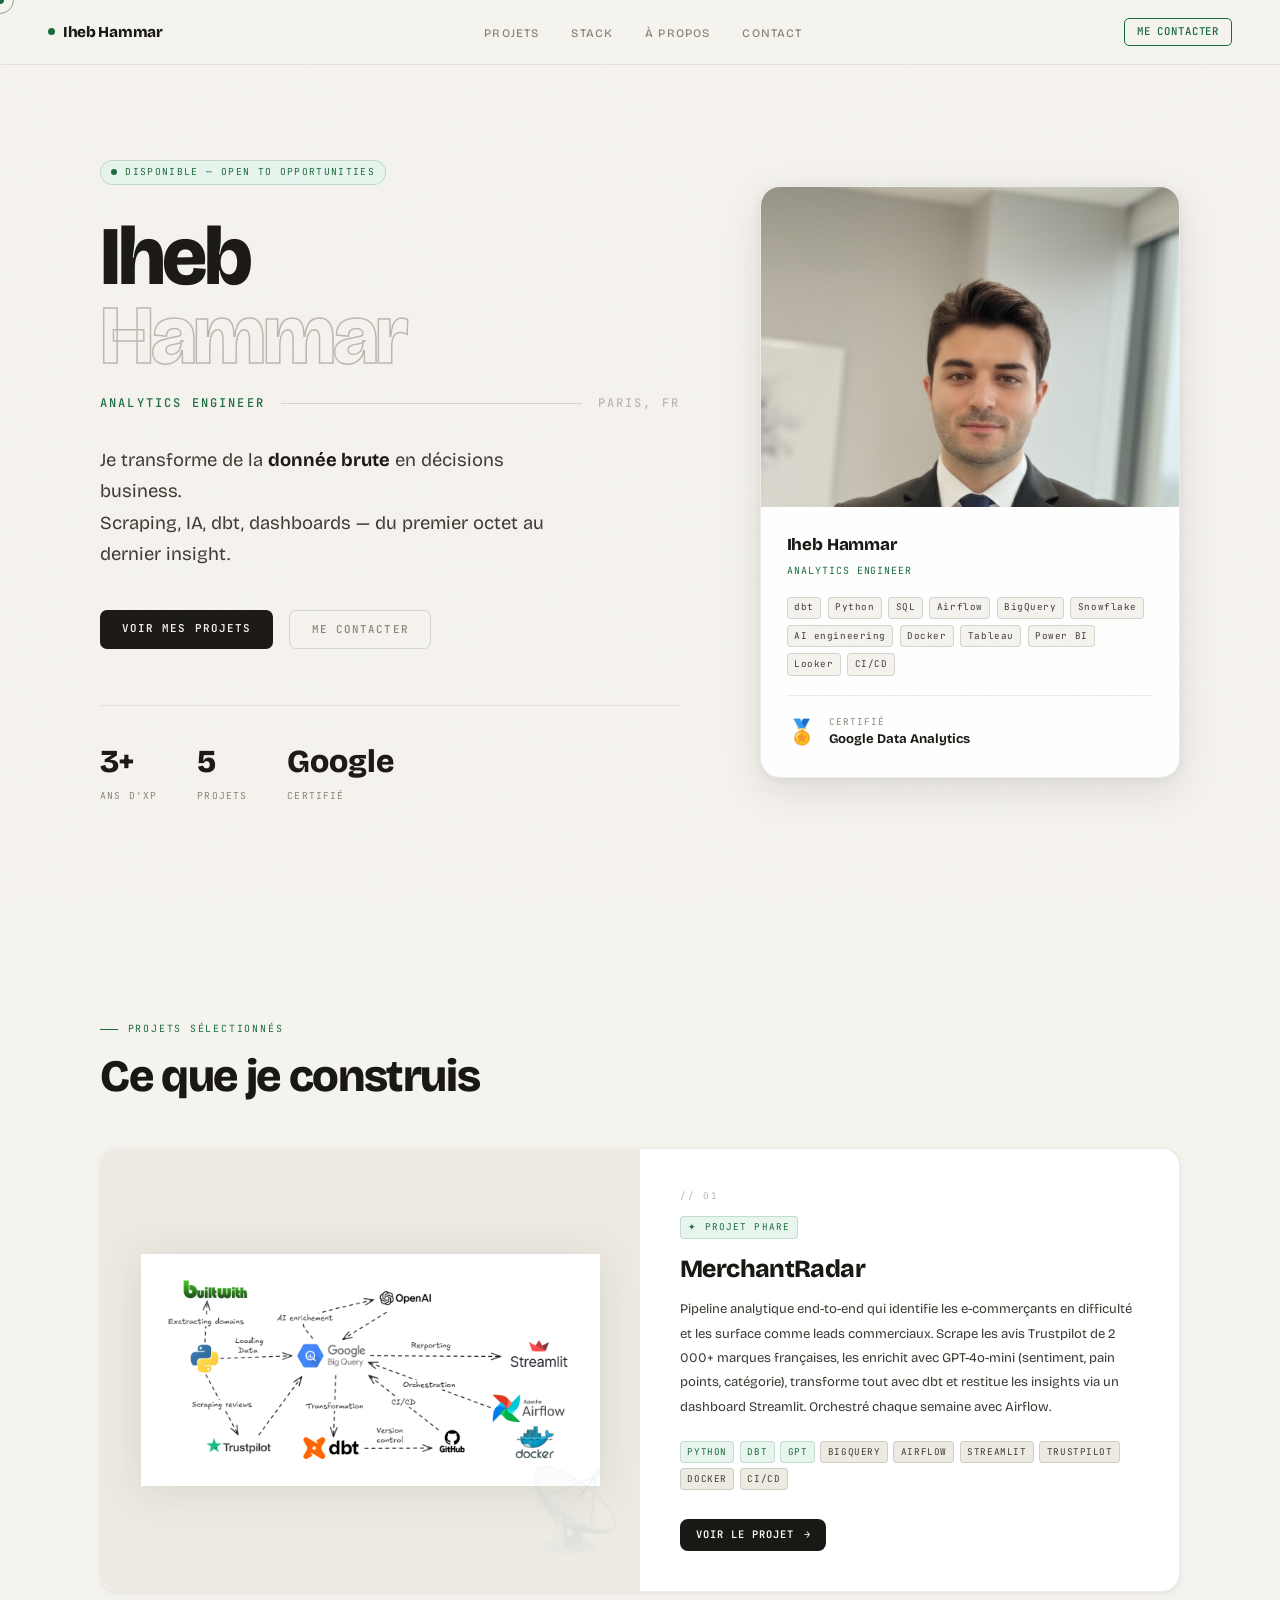
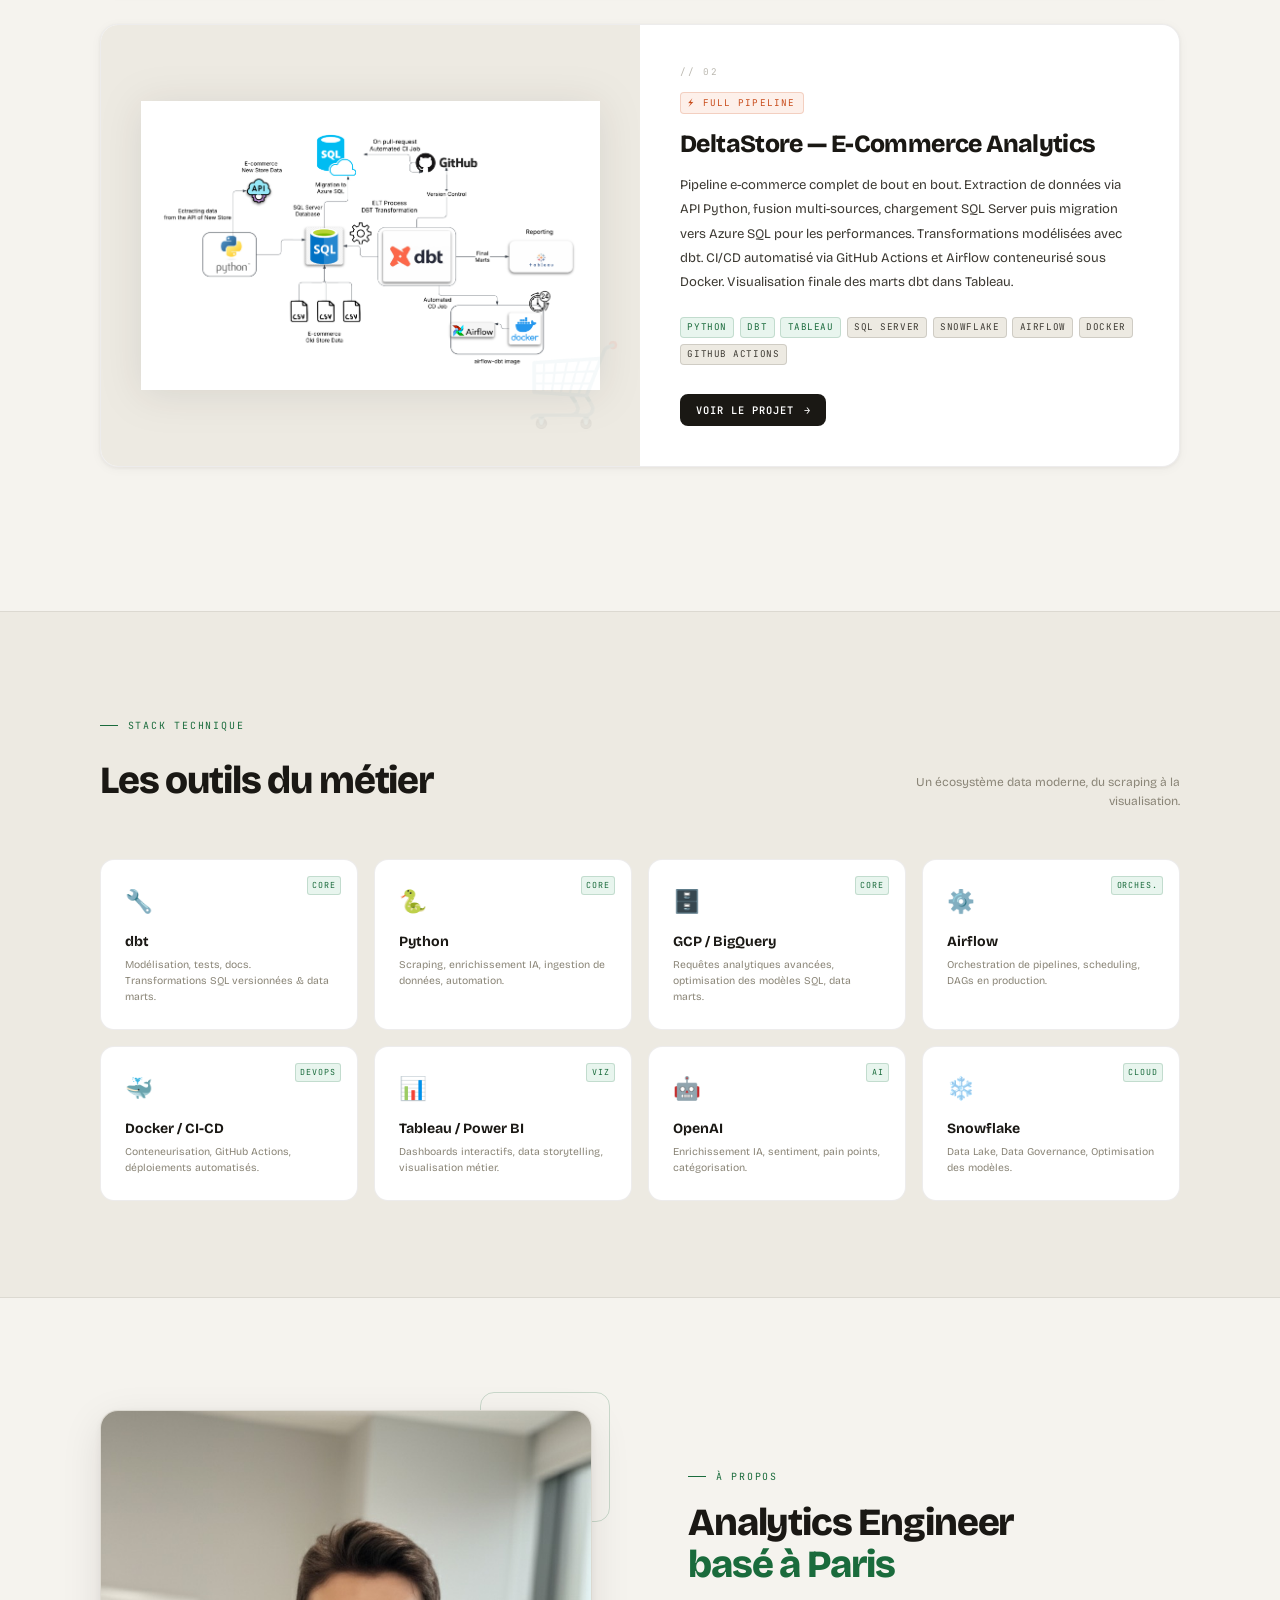
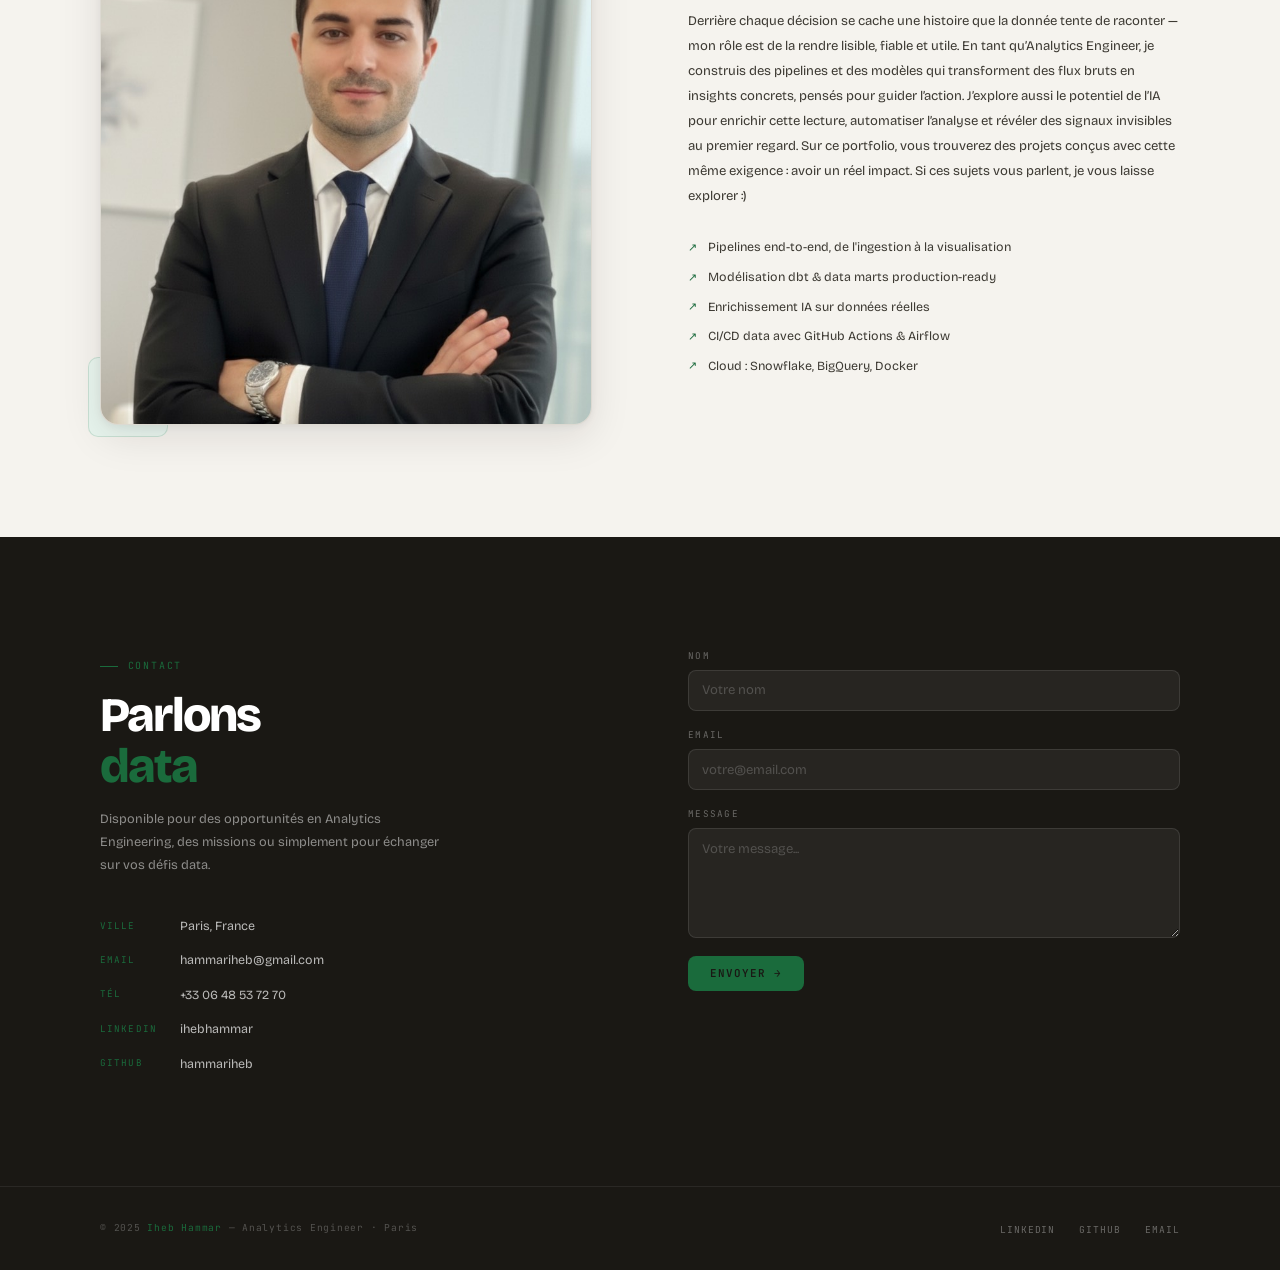
==== commit 25cfbd5f: "Add files via upload" ====
--- a/index.html
+++ b/index.html
@@ -1,198 +1,795 @@
-<!DOCTYPE HTML>
-<html>
-	<head>
-		<title>Iheb Hammar</title>
-		<meta charset="utf-8" />
-		<meta name="viewport" content="width=device-width, initial-scale=1, user-scalable=no" />
-		<link rel="stylesheet" href="assets/css/main.css" />
-		<noscript><link rel="stylesheet" href="assets/css/noscript.css" /></noscript>
-		<head>
-			<body class="is-preload">
-				<!-- Wrapper -->
-					<div id="wrapper" class="fade-in">
-						<!-- Intro -->
-							<div id="intro">
-								<img src="images/Iheb.jpg" alt="Profile Picture" class="profile-picture">
-								<h1>Iheb Hammar<br />
-								Portfolio</h1>
-								<p> Certifié Google avec 3 ans d'expérience.</p>
-								<ul class="actions">
-									<li><a href="#header" class="button icon solid solo fa-arrow-down scrolly">Continue</a></li>
-								</ul>
-							</div>
-		
-						<!-- Header -->
-							<header id="header">
-								<a href="#footer" class="logo">Contact</a>
-							</header>
-	
-
-				<!-- Nav -->
-					<nav id="nav">
-						<ul class="links">
-							<li class="active"><a href="index.html#articles">Mes Projets</a></li>
-						</ul>
-						<ul class="icons">
-							<li><a href="https://www.linkedin.com/in/ihebhammar/" class="icon brands fa-linkedin"><span class="label">GitHub</span></a></li>
-							<li><a href="https://github.com/hammariheb" class="icon brands fa-github"><span class="label">GitHub</span></a></li>
-						</ul>
-					</nav>
-
-				<!-- Main -->
-					<div id="main">
-
-						<!-- Featured Post -->
-							<article class="post featured">
-								<header class="major">
-									<span class="date">🚀</span>
-									<h2><a>Bienvenue sur mon portfolio</a></h2>
-									<p>
-										Je suis Iheb Hammar, Analytics Engineer, spécialisé dans la modélisation, l’optimisation et l’industrialisation des données. <br />
-										Passionné par l’analyse et l’architecture des données, je conçois des solutions robustes qui transforment les données brutes en insights exploitables pour faciliter la prise de décision.<br />
-										
-										Avec une expertise en SQL, Python, dbt et les solutions cloud, j’aide les entreprises à structurer et automatiser leurs pipelines de données. <br />
-										
-										Sur ce portfolio, vous découvrirez mes projets, mes réalisations et mon expertise dans le domaine de la data.<br />N’hésitez pas à me contacter pour échanger sur vos défis data ou toute opportunité de collaboration :)<br /></p>
-								</header>
-								<ul class="actions special">
-									<li><a href="#footer" class="button large">Contact</a></li>
-								</ul>
-							</article>
-
-						<!-- Posts -->
-						<section id="articles" class="posts">
-							<article class="full-width"> 
-								<header>
-									<h2><a href="https://github.com/hammariheb/DeltaStore">E-Commerce Data Pipeline &<br />
-										Analytics Project</a></h2>
-								</header>
-								<a href="https://github.com/hammariheb/DeltaStore" class="image fit"><img src="images/full project pipeline.png" alt="" /></a>
-								<p>Ce projet consiste en un pipeline de données e-commerce automatisé. J'ai utilisé Python pour extraire les données d'une API e-commerce et les fusionner avec celles d'une autre boutique. <br />Les données ont été chargées dans SQL Server, puis transformées avec dbt. La base de données a ensuite été migrée vers Azure SQL pour des performances optimisées. Pour l'CI/CD, j'ai automatisé les tests et déploiements avec GitHub Actions et Airflow dans un conteneur Docker. Enfin, les données traitées ont été visualisées dans Tableau grâce aux marts créés avec dbt.
-								</p>
-								<ul class="actions special">
-									<li><a href="https://github.com/hammariheb/DeltaStore" class="button">Voir projet</a></li>
-								</ul>
-							</article>
-						</section>
-							<section id="articles" class="posts">
-								<article> 
-									<header>
-										<h2><a href="https://github.com/hammariheb/top_buyers_analysis">Analyse des KPI &<br />
-										Top Acheteurs</a></h2>
-									</header>
-									<a href="https://github.com/hammariheb/top_buyers_analysis" class="image fit"><img src="images/python.png" alt="" /></a>
-									<p>Ce projet a pour objectif d'identifier les top acheteurs d'une entreprise en utilisant une analyse exploratoire des données et un modèle RFM pondéré.
-									</p>
-									<ul class="actions special">
-										<li><a href="https://github.com/hammariheb/top_buyers_analysis" class="button">Voir projet</a></li>
-									</ul>
-								</article>
-								<article>
-									<header>
-										<h2><a href="https://github.com/hammariheb/fashion_brand_usecase">Fashion Brand<br />
-											Use Case</a></h2>
-									</header>
-									<a href="https://github.com/hammariheb/fashion_brand_usecase" class="image fit"><img src="images/sql-python-powerbi.png" alt="" /></a>
-									<p>C'est le test technique que j'ai passé pour une entreprise spécialisée dans l'achat et la revente de vêtements de luxe.</p>
-									<ul class="actions special">
-										<li><a href="https://github.com/hammariheb/fashion_brand_usecase" class="button">Voir projet</a></li>
-									</ul>
-								</article>
-								<article>
-									<header>
-										<h2><a href="https://github.com/hammariheb/SuperStore">Nettoyage &<br />
-										Visualization des données</a></h2>
-									</header>
-									<a href="https://github.com/hammariheb/SuperStore" class="image fit"><img src="images/powerbi.png" alt="" /></a>
-									<p>Ce projet a pour objectif principal de nettoyer les données d'un magasin en utilisant Power Query, de modéliser ces données de manière efficace, puis de créer un tableau de bord interactif.</p>
-									<ul class="actions special">
-										<li><a href="https://github.com/hammariheb/SuperStore" class="button">Voir Projet</a></li>
-									</ul>
-								</article>
-								<article>
-									<header>
-										<h2><a href="https://github.com/hammariheb/Marketing_analysis/tree/main/Marketing_project">Analyse Des<br />
-											Compagnes Marketing</a></h2>
-									</header>
-									<a href="https://github.com/hammariheb/Marketing_analysis/tree/main/Marketing_project" class="image fit"><img src="images/python.png" alt="" /></a>
-									<p>Ce projet vise à analyser l'efficacité des récentes campagnes marketing afin de comprendre leurs performances et de proposer des solutions basées sur les données</p>
-									<ul class="actions special">
-										<li><a href="https://github.com/hammariheb/Marketing_analysis/tree/main/Marketing_project" class="button">Voir projet</a></li>
-									</ul>
-								</article>
-							</section>
-
-						<!-- Footer -->
-							<footer>
-								<div class="pagination">
-									<a href="#" class="page active">1</a>
-								</div>
-							</footer>
-
-					</div>
-
-				<!-- Footer -->
-				<footer id="footer">
-					<section>
-						<form method="post" action="mailto:hammariheb@gmail.com" enctype="text/plain">
-							<div class="fields">
-								<div class="field">
-									<label for="name">Nom</label>
-									<input type="text" name="name" id="name" required>
-								</div>
-								<div class="field">
-									<label for="email">Email</label>
-									<input type="email" name="email" id="email" required>
-								</div>
-								<div class="field">
-									<label for="message">Message</label>
-									<textarea name="message" id="message" rows="3" required></textarea>
-								</div>
-							</div>
-							<ul class="actions">
-								<li><input type="submit" value="Envoyer un message"></li>
-							</ul>
-						</form>
-					</section>
-					<section class="split contact">
-						<section class="alt">
-							<h3>Addresse:</h3>
-							<p>Paris, France</p>
-						</section>
-						<section>
-							<h3>Téléphone:</h3>
-							<p><a> +33 06 48 53 72 70</a></p>
-						</section>
-						<section>
-							<h3>Email:</h3>
-							<p><a href="mailto:hammariheb@gmail.com">hammariheb@gmail.com</a></p>
-						</section>
-						<section>
-							<h3>Social:</h3>
-							<ul class="icons alt">
-								<li><a href="https://www.linkedin.com/in/ihebhammar/" class="icon brands alt fa-linkedin"><span class="label">Linkedin</span></a></li>
-								<li><a href="https://github.com/hammariheb"  class="icon brands alt fa-github"><span class="label">GitHub</span></a></li>
-							</ul>
-						</section>
-					</section>
-				</footer>
-				
-
-				<!-- Copyright -->
-					<div id="copyright">
-						<ul><li>&copy; Iheb Hammar</li><li><a href="#"></a></li></ul>
-					</div>
-
-			</div>
-
-		<!-- Scripts -->
-			<script src="assets/js/jquery.min.js"></script>
-			<script src="assets/js/jquery.scrollex.min.js"></script>
-			<script src="assets/js/jquery.scrolly.min.js"></script>
-			<script src="assets/js/browser.min.js"></script>
-			<script src="assets/js/breakpoints.min.js"></script>
-			<script src="assets/js/util.js"></script>
-			<script src="assets/js/main.js"></script>
-
-	</body>
-</html>+<!DOCTYPE html>
+<html lang="fr">
+<head>
+<meta charset="UTF-8"/>
+<meta name="viewport" content="width=device-width, initial-scale=1.0"/>
+<title>Iheb Hammar — Analytics Engineer</title>
+<link rel="preconnect" href="https://fonts.googleapis.com">
+<link href="https://fonts.googleapis.com/css2?family=Bricolage+Grotesque:opsz,wght@12..96,300;12..96,400;12..96,600;12..96,700;12..96,800&family=JetBrains+Mono:wght@300;400;500&display=swap" rel="stylesheet">
+<style>
+/* ══════════════════════════════════════════════════
+   TOKENS
+══════════════════════════════════════════════════ */
+:root {
+  --bg:       #f5f3ee;
+  --bg2:      #edeae2;
+  --bg3:      #e4e0d5;
+  --card:     #ffffff;
+  --ink:      #1a1814;
+  --ink2:     #3d3a33;
+  --muted:    #8a8577;
+  --muted2:   #bbb8b0;
+  --border:   rgba(26,24,20,0.08);
+  --border2:  rgba(26,24,20,0.14);
+  --accent:   #1a6b3c;
+  --accent-l: #e8f5ee;
+  --accent-m: rgba(26,107,60,0.12);
+  --accent2:  #c84b1a;
+  --accent2-l:#fdf0ea;
+  --display:  'Bricolage Grotesque', sans-serif;
+  --mono:     'JetBrains Mono', monospace;
+  --shadow-sm: 0 1px 4px rgba(26,24,20,0.06), 0 2px 12px rgba(26,24,20,0.04);
+  --shadow-md: 0 4px 16px rgba(26,24,20,0.08), 0 1px 4px rgba(26,24,20,0.05);
+  --shadow-lg: 0 12px 40px rgba(26,24,20,0.1), 0 2px 8px rgba(26,24,20,0.06);
+}
+
+/* ══════════════════════════════════════════════════
+   RESET
+══════════════════════════════════════════════════ */
+*, *::before, *::after { box-sizing: border-box; margin: 0; padding: 0; }
+html { scroll-behavior: smooth; font-size: 16px; }
+body {
+  background: var(--bg);
+  color: var(--ink);
+  font-family: var(--display);
+  line-height: 1.6;
+  overflow-x: hidden;
+  -webkit-font-smoothing: antialiased;
+}
+a { color: inherit; text-decoration: none; }
+img { display: block; }
+
+/* ══════════════════════════════════════════════════
+   CURSOR
+══════════════════════════════════════════════════ */
+body { cursor: none; }
+.cur { width: 8px; height: 8px; background: var(--accent); border-radius: 50%; position: fixed; pointer-events: none; z-index: 9999; transform: translate(-50%,-50%); transition: transform .1s; }
+.cur-ring { width: 28px; height: 28px; border: 1.5px solid rgba(26,107,60,0.5); border-radius: 50%; position: fixed; pointer-events: none; z-index: 9998; transform: translate(-50%,-50%); transition: width .25s, height .25s, border-color .25s; }
+.cur-ring.big { width: 48px; height: 48px; border-color: var(--accent); }
+@media (pointer: coarse) { body { cursor: auto; } .cur, .cur-ring { display: none; } }
+
+/* ══════════════════════════════════════════════════
+   TEXTURE
+══════════════════════════════════════════════════ */
+body::before {
+  content: '';
+  position: fixed; inset: 0;
+  background-image: url("data:image/svg+xml,%3Csvg xmlns='http://www.w3.org/2000/svg' width='300' height='300'%3E%3Cfilter id='n'%3E%3CfeTurbulence type='fractalNoise' baseFrequency='0.75' numOctaves='4' stitchTiles='stitch'/%3E%3C/filter%3E%3Crect width='100%25' height='100%25' filter='url(%23n)' opacity='0.03'/%3E%3C/svg%3E");
+  pointer-events: none; z-index: 0; opacity: 1;
+}
+
+/* ══════════════════════════════════════════════════
+   NAV
+══════════════════════════════════════════════════ */
+nav {
+  position: fixed; top: 0; left: 0; right: 0; z-index: 100;
+  display: flex; align-items: center; justify-content: space-between;
+  padding: 1.1rem 3rem;
+  background: rgba(245,243,238,0.88);
+  backdrop-filter: blur(18px) saturate(1.4);
+  border-bottom: 1px solid var(--border);
+}
+.nav-logo {
+  font-family: var(--display); font-size: .95rem; font-weight: 800;
+  letter-spacing: -.02em; color: var(--ink);
+  display: flex; align-items: center; gap: .5rem;
+}
+.nav-logo-dot { width: 7px; height: 7px; background: var(--accent); border-radius: 50%; }
+.nav-links { display: flex; gap: 2rem; list-style: none; }
+.nav-links a {
+  font-size: .72rem; letter-spacing: .1em; text-transform: uppercase;
+  color: var(--muted); font-weight: 500; transition: color .2s;
+}
+.nav-links a:hover { color: var(--ink); }
+.nav-cta {
+  font-family: var(--mono); font-size: .67rem; letter-spacing: .08em;
+  text-transform: uppercase; font-weight: 500;
+  color: var(--accent); border: 1.5px solid var(--accent);
+  padding: .45em 1.1em; border-radius: 5px;
+  transition: all .2s; cursor: none;
+}
+.nav-cta:hover { background: var(--accent); color: #fff; }
+
+/* ══════════════════════════════════════════════════
+   LAYOUT
+══════════════════════════════════════════════════ */
+.wrap { max-width: 1160px; margin: 0 auto; padding: 0 2.5rem; position: relative; z-index: 1; }
+.eyebrow {
+  display: inline-flex; align-items: center; gap: .6rem;
+  font-family: var(--mono); font-size: .62rem; letter-spacing: .18em;
+  text-transform: uppercase; color: var(--accent); margin-bottom: 1rem;
+}
+.eyebrow::before { content: ''; width: 18px; height: 1.5px; background: var(--accent); }
+
+/* ══════════════════════════════════════════════════
+   HERO
+══════════════════════════════════════════════════ */
+#hero {
+  min-height: 100vh;
+  display: grid; grid-template-columns: 1fr 420px;
+  align-items: center; gap: 5rem;
+  padding: 9rem 2.5rem 5rem;
+  max-width: 1160px; margin: 0 auto;
+}
+
+.hero-available {
+  display: inline-flex; align-items: center; gap: .55rem;
+  font-family: var(--mono); font-size: .6rem; letter-spacing: .14em;
+  text-transform: uppercase; color: var(--accent);
+  background: var(--accent-l); border: 1px solid rgba(26,107,60,0.2);
+  padding: .4em 1em; border-radius: 999px; margin-bottom: 2rem;
+}
+.pulse { width: 6px; height: 6px; background: var(--accent); border-radius: 50%; animation: pulse 2s infinite; }
+@keyframes pulse { 0%,100%{box-shadow:0 0 0 0 rgba(26,107,60,.4)} 50%{box-shadow:0 0 0 5px rgba(26,107,60,0)} }
+
+.hero-name {
+  font-family: var(--display); font-size: clamp(3.4rem, 6.5vw, 5.5rem);
+  font-weight: 800; line-height: .95; letter-spacing: -.04em;
+  color: var(--ink); margin-bottom: 1.2rem;
+}
+.hero-name .ghost {
+  color: transparent;
+  -webkit-text-stroke: 1.5px var(--muted2);
+}
+
+.hero-title-row {
+  display: flex; align-items: center; gap: 1rem; margin-bottom: 2rem;
+}
+.hero-title {
+  font-family: var(--mono); font-size: .75rem; letter-spacing: .18em;
+  text-transform: uppercase; color: var(--accent); font-weight: 500;
+}
+.hero-divider { flex: 1; height: 1px; background: var(--border2); }
+
+.hero-tagline {
+  font-size: clamp(1rem, 1.8vw, 1.15rem); color: var(--ink2);
+  max-width: 480px; line-height: 1.7; margin-bottom: 2.5rem; font-weight: 400;
+}
+.hero-tagline strong { color: var(--ink); font-weight: 700; }
+
+.hero-ctas { display: flex; gap: 1rem; flex-wrap: wrap; margin-bottom: 3.5rem; }
+.btn-fill {
+  font-family: var(--mono); font-size: .68rem; letter-spacing: .1em;
+  text-transform: uppercase; font-weight: 600;
+  background: var(--ink); color: var(--bg); border: none;
+  padding: .9em 2em; border-radius: 7px; cursor: none;
+  transition: all .2s; display: inline-block;
+}
+.btn-fill:hover { background: var(--accent); transform: translateY(-2px); box-shadow: 0 6px 20px rgba(26,107,60,.25); }
+.btn-line {
+  font-family: var(--mono); font-size: .68rem; letter-spacing: .1em;
+  text-transform: uppercase; font-weight: 500;
+  color: var(--muted); border: 1.5px solid var(--border2);
+  padding: .9em 2em; border-radius: 7px; cursor: none;
+  transition: all .2s; display: inline-block; background: transparent;
+}
+.btn-line:hover { color: var(--ink); border-color: var(--ink2); }
+
+.hero-stats {
+  display: flex; gap: 2.5rem;
+  padding-top: 2.5rem; border-top: 1px solid var(--border);
+}
+.stat strong {
+  display: block; font-family: var(--display); font-size: 2rem;
+  font-weight: 800; color: var(--ink); line-height: 1; margin-bottom: .2rem;
+}
+.stat span { font-family: var(--mono); font-size: .6rem; letter-spacing: .12em; text-transform: uppercase; color: var(--muted); }
+
+/* HERO RIGHT — Profile card */
+.hero-card {
+  background: var(--card); border: 1px solid var(--border);
+  border-radius: 20px; overflow: hidden; box-shadow: var(--shadow-lg);
+}
+.hero-card-photo {
+  height: 320px; background: var(--bg2);
+  display: flex; align-items: center; justify-content: center;
+  overflow: hidden; position: relative;
+}
+.hero-card-photo img {
+  width: 100%; height: 100%; object-fit: cover;
+  object-position: top center;
+}
+.hero-card-photo-placeholder {
+  font-size: 5rem; color: var(--muted2);
+}
+.hero-card-body { padding: 1.6rem; }
+.hero-card-name {
+  font-family: var(--display); font-size: 1.05rem; font-weight: 800;
+  color: var(--ink); margin-bottom: .25rem; letter-spacing: -.01em;
+}
+.hero-card-role {
+  font-family: var(--mono); font-size: .62rem; letter-spacing: .1em;
+  text-transform: uppercase; color: var(--accent); margin-bottom: 1.1rem;
+}
+.hero-card-chips { display: flex; flex-wrap: wrap; gap: .4rem; }
+.chip {
+  font-family: var(--mono); font-size: .58rem; letter-spacing: .06em;
+  color: var(--ink2); background: var(--bg); border: 1px solid var(--border2);
+  padding: .28em .7em; border-radius: 4px;
+  transition: all .2s;
+}
+.chip:hover { background: var(--accent-l); color: var(--accent); border-color: rgba(26,107,60,.2); }
+.hero-card-cert {
+  margin-top: 1.2rem; padding-top: 1.1rem; border-top: 1px solid var(--border);
+  display: flex; align-items: center; gap: .8rem;
+}
+.cert-icon { font-size: 1.5rem; }
+.cert-label { font-family: var(--mono); font-size: .58rem; letter-spacing: .1em; text-transform: uppercase; color: var(--muted); }
+.cert-name { font-family: var(--display); font-size: .82rem; font-weight: 700; color: var(--ink); }
+
+/* ══════════════════════════════════════════════════
+   PROJECTS
+══════════════════════════════════════════════════ */
+#projects { padding: 7rem 0; }
+.projects-head {
+  display: flex; align-items: flex-end; justify-content: space-between;
+  margin-bottom: 3rem; flex-wrap: wrap; gap: 1rem;
+}
+.projects-h2 {
+  font-family: var(--display); font-size: clamp(2rem, 4vw, 2.8rem);
+  font-weight: 800; letter-spacing: -.03em; color: var(--ink); line-height: 1.05;
+}
+.projects-sub { font-size: .78rem; color: var(--muted); max-width: 320px; line-height: 1.6; text-align: right; }
+
+/* Project card */
+.project-card {
+  background: var(--card); border: 1px solid var(--border);
+  border-radius: 18px; overflow: hidden;
+  box-shadow: var(--shadow-sm);
+  transition: box-shadow .3s, transform .3s, border-color .3s;
+  display: grid; grid-template-columns: 1fr 1fr;
+  margin-bottom: 2rem; position: relative;
+  min-height: 420px;
+}
+.project-card:hover {
+  box-shadow: var(--shadow-lg);
+  transform: translateY(-4px);
+  border-color: var(--border2);
+}
+.project-card:nth-child(even) { grid-template-columns: 1fr 1fr; direction: rtl; }
+.project-card:nth-child(even) > * { direction: ltr; }
+
+/* Image pane */
+.proj-img {
+  background: var(--bg2);
+  display: flex; align-items: center; justify-content: center;
+  padding: 2.5rem; position: relative; overflow: hidden;
+  min-height: 380px;
+}
+.proj-img img {
+  width: 100%; height: 100%;
+  object-fit: contain; object-position: center;
+  max-height: 320px;
+  transition: transform .4s ease;
+  filter: drop-shadow(0 4px 20px rgba(26,24,20,.1));
+}
+.project-card:hover .proj-img img { transform: scale(1.03); }
+.proj-img-emoji {
+  font-size: 5rem; position: absolute;
+  opacity: .07; bottom: 1rem; right: 1rem;
+  user-select: none; pointer-events: none;
+}
+
+/* Content pane */
+.proj-body {
+  padding: 2.5rem; display: flex; flex-direction: column;
+  justify-content: space-between;
+}
+.proj-num {
+  font-family: var(--mono); font-size: .58rem; letter-spacing: .18em;
+  text-transform: uppercase; color: var(--muted2); margin-bottom: .5rem;
+}
+.proj-badge {
+  display: inline-flex; align-items: center; gap: .4rem;
+  font-family: var(--mono); font-size: .58rem; letter-spacing: .12em;
+  text-transform: uppercase; color: var(--accent);
+  background: var(--accent-l); border: 1px solid rgba(26,107,60,.18);
+  padding: .28em .8em; border-radius: 4px; margin-bottom: 1rem;
+  width: fit-content;
+}
+.proj-name {
+  font-family: var(--display); font-size: 1.55rem; font-weight: 800;
+  letter-spacing: -.025em; color: var(--ink); line-height: 1.15;
+  margin-bottom: .9rem;
+}
+.proj-desc {
+  font-size: .82rem; color: var(--ink2); line-height: 1.85;
+  margin-bottom: 1.4rem; flex: 1;
+}
+.proj-tags { display: flex; flex-wrap: wrap; gap: .35rem; margin-bottom: 1.8rem; }
+.tag {
+  font-family: var(--mono); font-size: .58rem; letter-spacing: .06em;
+  text-transform: uppercase; color: var(--ink2);
+  background: var(--bg2); border: 1px solid var(--border2);
+  padding: .25em .7em; border-radius: 4px;
+}
+.tag.green { color: var(--accent); background: var(--accent-l); border-color: rgba(26,107,60,.18); }
+.proj-link {
+  display: inline-flex; align-items: center; gap: .6rem;
+  font-family: var(--mono); font-size: .65rem; letter-spacing: .1em;
+  text-transform: uppercase; font-weight: 600;
+  color: var(--card); background: var(--ink);
+  padding: .75em 1.5em; border-radius: 8px; width: fit-content;
+  transition: all .2s;
+}
+.proj-link::after { content: '→'; }
+.proj-link:hover { background: var(--accent); box-shadow: 0 4px 16px rgba(26,107,60,.3); transform: translateY(-1px); }
+
+/* ══════════════════════════════════════════════════
+   STACK
+══════════════════════════════════════════════════ */
+#stack { padding: 6rem 0; background: var(--bg2); border-top: 1px solid var(--border); border-bottom: 1px solid var(--border); }
+.stack-intro {
+  display: flex; align-items: flex-end; justify-content: space-between;
+  margin-bottom: 3rem; flex-wrap: wrap; gap: 1rem;
+}
+.stack-h2 {
+  font-family: var(--display); font-size: clamp(1.8rem, 3.5vw, 2.4rem);
+  font-weight: 800; letter-spacing: -.03em; color: var(--ink);
+}
+.stack-note { font-size: .75rem; color: var(--muted); max-width: 280px; text-align: right; line-height: 1.6; }
+
+.stack-grid {
+  display: grid; grid-template-columns: repeat(4, 1fr);
+  gap: 1rem;
+}
+.stack-cell {
+  background: var(--card); border: 1px solid var(--border);
+  border-radius: 14px; padding: 1.5rem;
+  transition: box-shadow .2s, transform .2s, border-color .2s;
+  cursor: default; position: relative; overflow: hidden;
+}
+.stack-cell::before {
+  content: ''; position: absolute; inset: 0;
+  background: linear-gradient(135deg, var(--accent-l) 0%, transparent 60%);
+  opacity: 0; transition: opacity .3s;
+}
+.stack-cell:hover { box-shadow: var(--shadow-md); transform: translateY(-2px); border-color: rgba(26,107,60,.2); }
+.stack-cell:hover::before { opacity: 1; }
+.stack-icon { font-size: 1.4rem; margin-bottom: .7rem; position: relative; }
+.stack-name { font-family: var(--display); font-size: .88rem; font-weight: 700; color: var(--ink); margin-bottom: .2rem; position: relative; }
+.stack-desc { font-size: .65rem; color: var(--muted); line-height: 1.55; position: relative; }
+.stack-badge {
+  position: absolute; top: 1rem; right: 1rem;
+  font-family: var(--mono); font-size: .52rem; letter-spacing: .1em;
+  text-transform: uppercase; color: var(--accent);
+  background: var(--accent-l); border: 1px solid rgba(26,107,60,.18);
+  padding: .2em .55em; border-radius: 3px;
+}
+
+/* ══════════════════════════════════════════════════
+   ABOUT
+══════════════════════════════════════════════════ */
+#about { padding: 7rem 0; }
+.about-grid { display: grid; grid-template-columns: 1fr 1fr; gap: 6rem; align-items: center; }
+.about-left { position: relative; }
+.about-photo-frame {
+  aspect-ratio: 4/5; border-radius: 18px; overflow: hidden;
+  background: var(--bg2); box-shadow: var(--shadow-lg);
+  border: 1px solid var(--border); position: relative;
+}
+.about-photo-frame img { width: 100%; height: 100%; object-fit: cover; object-position: top; transition: transform .5s; }
+.about-photo-frame:hover img { transform: scale(1.03); }
+.about-deco1 {
+  position: absolute; top: -18px; right: -18px;
+  width: 130px; height: 130px; border-radius: 14px;
+  border: 1.5px solid rgba(26,107,60,.2); z-index: -1;
+}
+.about-deco2 {
+  position: absolute; bottom: -12px; left: -12px;
+  width: 80px; height: 80px; border-radius: 10px;
+  background: var(--accent-l); border: 1.5px solid rgba(26,107,60,.15); z-index: -1;
+}
+.about-cert {
+  position: absolute; bottom: 1.5rem; left: 1.5rem; right: 1.5rem;
+  background: rgba(255,255,255,.95); backdrop-filter: blur(10px);
+  border: 1px solid var(--border2); border-radius: 12px;
+  padding: 1rem 1.2rem;
+  display: flex; align-items: center; gap: .9rem;
+  box-shadow: var(--shadow-md);
+}
+.about-cert-icon { font-size: 1.8rem; }
+.about-cert-label { font-family: var(--mono); font-size: .56rem; letter-spacing: .1em; text-transform: uppercase; color: var(--muted); }
+.about-cert-name { font-family: var(--display); font-size: .85rem; font-weight: 700; color: var(--ink); }
+
+.about-h2 { font-family: var(--display); font-size: clamp(1.8rem, 3vw, 2.4rem); font-weight: 800; letter-spacing: -.03em; color: var(--ink); line-height: 1.1; margin-bottom: 1.5rem; }
+.about-h2 em { font-style: normal; color: var(--accent); }
+.about-p { font-size: .82rem; color: var(--ink2); line-height: 1.9; margin-bottom: .9rem; }
+.about-p strong { color: var(--ink); font-weight: 700; }
+.about-ul { list-style: none; margin-top: 1.8rem; display: flex; flex-direction: column; gap: .6rem; }
+.about-ul li { display: flex; align-items: flex-start; gap: .7rem; font-size: .78rem; color: var(--ink2); }
+.about-ul li::before { content: '↗'; color: var(--accent); font-size: .7rem; flex-shrink: 0; margin-top: .1rem; }
+
+/* ══════════════════════════════════════════════════
+   CONTACT
+══════════════════════════════════════════════════ */
+#contact { padding: 7rem 0; background: var(--ink); }
+.contact-inner { display: grid; grid-template-columns: 1fr 1fr; gap: 6rem; align-items: start; }
+.contact-eyebrow { color: var(--accent) !important; }
+.contact-eyebrow::before { background: var(--accent) !important; }
+.contact-h2 { font-family: var(--display); font-size: clamp(2rem, 4vw, 3rem); font-weight: 800; letter-spacing: -.04em; color: #fff; line-height: 1.05; margin-bottom: 1rem; }
+.contact-h2 span { color: var(--accent); }
+.contact-sub { font-size: .8rem; color: rgba(255,255,255,.5); line-height: 1.8; margin-bottom: 2.5rem; max-width: 340px; }
+.contact-rows { display: flex; flex-direction: column; gap: .9rem; }
+.ci { display: flex; align-items: center; gap: 1rem; }
+.ci-k { font-family: var(--mono); font-size: .58rem; letter-spacing: .12em; text-transform: uppercase; color: var(--accent); min-width: 64px; }
+.ci-v { font-size: .78rem; color: rgba(255,255,255,.7); }
+.ci-v a { color: rgba(255,255,255,.7); transition: color .2s; }
+.ci-v a:hover { color: var(--accent); }
+
+.contact-form { display: flex; flex-direction: column; gap: 1.1rem; }
+.fl { display: flex; flex-direction: column; gap: .4rem; }
+.fl label { font-family: var(--mono); font-size: .58rem; letter-spacing: .14em; text-transform: uppercase; color: rgba(255,255,255,.35); }
+.fi {
+  font-family: var(--display); font-size: .82rem; color: #fff;
+  background: rgba(255,255,255,.06); border: 1px solid rgba(255,255,255,.1);
+  border-radius: 8px; padding: .85em 1em; outline: none; width: 100%;
+  transition: border-color .2s, box-shadow .2s;
+}
+.fi::placeholder { color: rgba(255,255,255,.2); }
+.fi:focus { border-color: rgba(26,107,60,.5); box-shadow: 0 0 0 3px rgba(26,107,60,.12); }
+textarea.fi { resize: vertical; min-height: 110px; }
+.fsub {
+  font-family: var(--mono); font-size: .68rem; letter-spacing: .1em;
+  text-transform: uppercase; font-weight: 600;
+  color: var(--ink); background: var(--accent);
+  border: none; padding: .95em 2em; border-radius: 8px;
+  cursor: none; transition: all .2s; width: fit-content;
+}
+.fsub:hover { box-shadow: 0 4px 20px rgba(26,107,60,.4); transform: translateY(-2px); }
+
+/* ══════════════════════════════════════════════════
+   FOOTER
+══════════════════════════════════════════════════ */
+footer { background: var(--ink); border-top: 1px solid rgba(255,255,255,.07); padding: 1.8rem 0; }
+.footer-inner { display: flex; align-items: center; justify-content: space-between; flex-wrap: wrap; gap: 1rem; }
+.footer-copy { font-family: var(--mono); font-size: .6rem; letter-spacing: .08em; color: rgba(255,255,255,.25); }
+.footer-copy span { color: var(--accent); }
+.footer-links { display: flex; gap: 1.5rem; list-style: none; }
+.footer-links a { font-family: var(--mono); font-size: .6rem; letter-spacing: .1em; text-transform: uppercase; color: rgba(255,255,255,.35); transition: color .2s; }
+.footer-links a:hover { color: var(--accent); }
+
+/* ══════════════════════════════════════════════════
+   REVEAL ANIMATIONS
+══════════════════════════════════════════════════ */
+.rv { opacity: 0; transform: translateY(24px); transition: opacity .65s ease, transform .65s ease; }
+.rv.in { opacity: 1; transform: none; }
+.d1 { transition-delay: .1s; } .d2 { transition-delay: .2s; } .d3 { transition-delay: .3s; } .d4 { transition-delay: .4s; }
+
+/* ══════════════════════════════════════════════════
+   RESPONSIVE
+══════════════════════════════════════════════════ */
+@media (max-width: 960px) {
+  nav { padding: 1rem 1.5rem; }
+  .nav-links { display: none; }
+  #hero { grid-template-columns: 1fr; padding: 8rem 1.5rem 4rem; }
+  .hero-card { display: none; }
+  .project-card { grid-template-columns: 1fr; direction: ltr !important; min-height: auto; }
+  .project-card:nth-child(even) { direction: ltr; }
+  .proj-img { min-height: 260px; }
+  .stack-grid { grid-template-columns: repeat(2, 1fr); }
+  .about-grid, .contact-inner { grid-template-columns: 1fr; gap: 3rem; }
+  .wrap { padding: 0 1.5rem; }
+}
+@media (max-width: 580px) {
+  .stack-grid { grid-template-columns: 1fr 1fr; }
+  .hero-stats { gap: 1.5rem; }
+}
+</style>
+</head>
+<body>
+
+<div class="cur" id="cur"></div>
+<div class="cur-ring" id="curRing"></div>
+
+<!-- NAV -->
+<nav>
+  <div class="nav-logo"><span class="nav-logo-dot"></span>Iheb Hammar</div>
+  <ul class="nav-links">
+    <li><a href="#projects">Projets</a></li>
+    <li><a href="#stack">Stack</a></li>
+    <li><a href="#about">À propos</a></li>
+    <li><a href="#contact">Contact</a></li>
+  </ul>
+  <a href="#contact" class="nav-cta">Me contacter</a>
+</nav>
+
+<!-- ══════════════════════════════════════════════
+     HERO
+══════════════════════════════════════════════ -->
+<section id="hero">
+  <div class="hero-left">
+    <div class="hero-available"><span class="pulse"></span>Disponible — Open to opportunities</div>
+    <h1 class="hero-name">Iheb<br><span class="ghost">Hammar</span></h1>
+    <div class="hero-title-row">
+      <span class="hero-title">Analytics Engineer</span>
+      <span class="hero-divider"></span>
+      <span class="hero-title" style="color:var(--muted2)">Paris, FR</span>
+    </div>
+    <p class="hero-tagline">Je transforme de la <strong>donnée brute</strong> en décisions business.<br>Scraping, IA, dbt, dashboards — du premier octet au dernier insight.</p>
+    <div class="hero-ctas">
+      <a href="#projects" class="btn-fill">Voir mes projets</a>
+      <a href="#contact" class="btn-line">Me contacter</a>
+    </div>
+    <div class="hero-stats">
+      <div class="stat"><strong>3+</strong><span>ans d'XP</span></div>
+      <div class="stat"><strong>5</strong><span>projets</span></div>
+      <div class="stat"><strong>Google</strong><span>certifié</span></div>
+    </div>
+  </div>
+
+  <div class="hero-card rv d1">
+    <div class="hero-card-photo">
+      <img src="images/Iheb_portrait.png" alt="Iheb Hammar" onerror="this.style.display='none';this.parentElement.innerHTML='<div class=hero-card-photo-placeholder>👤</div>'">
+    </div>
+    <div class="hero-card-body">
+      <div class="hero-card-name">Iheb Hammar</div>
+      <div class="hero-card-role">Analytics Engineer</div>
+      <div class="hero-card-chips">
+        <span class="chip">dbt</span><span class="chip">Python</span><span class="chip">SQL</span>
+        <span class="chip">Airflow</span><span class="chip">BigQuery</span><span class="chip">Snowflake</span>
+        <span class="chip">AI engineering</span><span class="chip">Docker</span><span class="chip">Tableau</span>
+        <span class="chip">Power BI</span><span class="chip">Looker</span><span class="chip">CI/CD</span>
+      </div>
+      <div class="hero-card-cert">
+        <span class="cert-icon">🏅</span>
+        <div><div class="cert-label">Certifié</div><div class="cert-name">Google Data Analytics</div></div>
+      </div>
+    </div>
+  </div>
+</section>
+
+<!-- ══════════════════════════════════════════════
+     PROJECTS
+══════════════════════════════════════════════ -->
+<section id="projects">
+  <div class="wrap">
+    <div class="projects-head rv">
+      <div>
+        <div class="eyebrow">Projets sélectionnés</div>
+        <h2 class="projects-h2">Ce que je construis</h2>
+      </div>
+    </div>
+
+    <!-- PROJECT 1 — MerchantRadar -->
+    <a href="https://github.com/hammariheb/merchant_radar" target="_blank">
+      <div class="project-card rv">
+        <div class="proj-img">
+          <img src="images/Full_pipeline_merchant.png"
+               alt="MerchantRadar Pipeline"
+               onerror="this.style.display='none';this.parentElement.innerHTML='<div style=font-size:4rem>📡</div>'">
+          <span class="proj-img-emoji">📡</span>
+        </div>
+        <div class="proj-body">
+          <div>
+            <div class="proj-num">// 01</div>
+            <div class="proj-badge">✦ Projet phare</div>
+            <div class="proj-name">MerchantRadar</div>
+            <p class="proj-desc">
+              Pipeline analytique end-to-end qui identifie les e-commerçants en difficulté et les surface comme leads commerciaux. Scrape les avis Trustpilot de 2 000+ marques françaises, les enrichit avec GPT-4o-mini (sentiment, pain points, catégorie), transforme tout avec dbt et restitue les insights via un dashboard Streamlit. Orchestré chaque semaine avec Airflow.
+            </p>
+            <div class="proj-tags">
+              <span class="tag green">Python</span><span class="tag green">dbt</span><span class="tag green">GPT</span>
+              <span class="tag">BigQuery</span><span class="tag">Airflow</span><span class="tag">Streamlit</span>
+              <span class="tag">Trustpilot</span><span class="tag">Docker</span><span class="tag">CI/CD</span>
+            </div>
+          </div>
+          <div class="proj-link">Voir le projet</div>
+        </div>
+      </div>
+    </a>
+
+    <!-- PROJECT 2 — DeltaStore -->
+    <a href="https://github.com/hammariheb/DeltaStore" target="_blank">
+      <div class="project-card rv">
+        <div class="proj-img">
+          <img src="images/full project pipeline.png"
+               alt="DeltaStore Pipeline"
+               onerror="this.style.display='none';this.parentElement.innerHTML='<div style=font-size:4rem>🛒</div>'">
+          <span class="proj-img-emoji">🛒</span>
+        </div>
+        <div class="proj-body">
+          <div>
+            <div class="proj-num">// 02</div>
+            <div class="proj-badge" style="color:var(--accent2);background:var(--accent2-l);border-color:rgba(200,75,26,.2)">⚡ Full pipeline</div>
+            <div class="proj-name">DeltaStore — E-Commerce Analytics</div>
+            <p class="proj-desc">
+              Pipeline e-commerce complet de bout en bout. Extraction de données via API Python, fusion multi-sources, chargement SQL Server puis migration vers Azure SQL pour les performances. Transformations modélisées avec dbt. CI/CD automatisé via GitHub Actions et Airflow conteneurisé sous Docker. Visualisation finale des marts dbt dans Tableau.
+            </p>
+            <div class="proj-tags">
+              <span class="tag green">Python</span><span class="tag green">dbt</span><span class="tag green">Tableau</span>
+              <span class="tag">SQL Server</span><span class="tag">Snowflake</span><span class="tag">Airflow</span>
+              <span class="tag">Docker</span><span class="tag">GitHub Actions</span>
+            </div>
+          </div>
+          <div class="proj-link" style="background:var(--ink)">Voir le projet</div>
+        </div>
+      </div>
+    </a>
+  </div>
+</section>
+
+<!-- ══════════════════════════════════════════════
+     STACK
+══════════════════════════════════════════════ -->
+<section id="stack">
+  <div class="wrap">
+    <div class="stack-intro rv">
+      <div>
+        <div class="eyebrow">Stack technique</div>
+        <h2 class="stack-h2">Les outils du métier</h2>
+      </div>
+      <p class="stack-note">Un écosystème data moderne, du scraping à la visualisation.</p>
+    </div>
+    <div class="stack-grid">
+      <div class="stack-cell rv">
+        <div class="stack-icon">🔧</div>
+        <div class="stack-name">dbt</div>
+        <div class="stack-desc">Modélisation, tests, docs. Transformations SQL versionnées & data marts.</div>
+        <span class="stack-badge">Core</span>
+      </div>
+      <div class="stack-cell rv d1">
+        <div class="stack-icon">🐍</div>
+        <div class="stack-name">Python</div>
+        <div class="stack-desc">Scraping, enrichissement IA, ingestion de données, automation.</div>
+        <span class="stack-badge">Core</span>
+      </div>
+      <div class="stack-cell rv d2">
+        <div class="stack-icon">🗄️</div>
+        <div class="stack-name">GCP / BigQuery</div>
+        <div class="stack-desc">Requêtes analytiques avancées, optimisation des modèles SQL, data marts.</div>
+        <span class="stack-badge">Core</span>
+      </div>
+      <div class="stack-cell rv d3">
+        <div class="stack-icon">⚙️</div>
+        <div class="stack-name">Airflow</div>
+        <div class="stack-desc">Orchestration de pipelines, scheduling, DAGs en production.</div>
+        <span class="stack-badge">Orches.</span>
+      </div>
+      <div class="stack-cell rv">
+        <div class="stack-icon">🐳</div>
+        <div class="stack-name">Docker / CI-CD</div>
+        <div class="stack-desc">Conteneurisation, GitHub Actions, déploiements automatisés.</div>
+        <span class="stack-badge">DevOps</span>
+      </div>
+      <div class="stack-cell rv d1">
+        <div class="stack-icon">📊</div>
+        <div class="stack-name">Tableau / Power BI</div>
+        <div class="stack-desc">Dashboards interactifs, data storytelling, visualisation métier.</div>
+        <span class="stack-badge">Viz</span>
+      </div>
+      <div class="stack-cell rv d2">
+        <div class="stack-icon">🤖</div>
+        <div class="stack-name">OpenAI</div>
+        <div class="stack-desc">Enrichissement IA, sentiment, pain points, catégorisation.</div>
+        <span class="stack-badge">AI</span>
+      </div>
+      <div class="stack-cell rv d3">
+        <div class="stack-icon">❄️</div>
+        <div class="stack-name">Snowflake</div>
+        <div class="stack-desc">Data Lake, Data Governance, Optimisation des modèles.</div>
+        <span class="stack-badge">Cloud</span>
+      </div>
+    </div>
+  </div>
+</section>
+
+<!-- ══════════════════════════════════════════════
+     ABOUT
+══════════════════════════════════════════════ -->
+<section id="about">
+  <div class="wrap">
+    <div class="about-grid">
+      <div class="about-left rv">
+        <div class="about-photo-frame">
+          <img src="images/Iheb_portrait.png" alt="Iheb Hammar" onerror="this.style.display='none'">
+        </div>
+        <div class="about-deco1"></div>
+        <div class="about-deco2"></div>
+      </div>
+      <div class="rv d2">
+        <div class="eyebrow">À propos</div>
+        <h2 class="about-h2">Analytics Engineer<br><em>basé à Paris</em></h2>
+        <p class="about-p"> Derrière chaque décision se cache une histoire que la donnée tente de raconter — mon rôle est de la rendre lisible, fiable et utile.
+              En tant qu’Analytics Engineer, je construis des pipelines et des modèles qui transforment des flux bruts en insights concrets, pensés pour guider l’action. J’explore aussi le potentiel de l’IA pour enrichir cette lecture, automatiser l’analyse et révéler des signaux invisibles au premier regard.
+              Sur ce portfolio, vous trouverez des projets conçus avec cette même exigence : avoir un réel impact. Si ces sujets vous parlent, je vous laisse explorer :)</p>
+
+        <ul class="about-ul">
+          <li>Pipelines end-to-end, de l'ingestion à la visualisation</li>
+          <li>Modélisation dbt &amp; data marts production-ready</li>
+          <li>Enrichissement IA sur données réelles</li>
+          <li>CI/CD data avec GitHub Actions &amp; Airflow</li>
+          <li>Cloud : Snowflake, BigQuery, Docker</li>
+        </ul>
+      </div>
+    </div>
+  </div>
+</section>
+
+<!-- ══════════════════════════════════════════════
+     CONTACT
+══════════════════════════════════════════════ -->
+<section id="contact">
+  <div class="wrap">
+    <div class="contact-inner">
+      <div class="rv">
+        <div class="eyebrow contact-eyebrow">Contact</div>
+        <h2 class="contact-h2">Parlons<br><span>data</span></h2>
+        <p class="contact-sub">Disponible pour des opportunités en Analytics Engineering, des missions ou simplement pour échanger sur vos défis data.</p>
+        <div class="contact-rows">
+          <div class="ci"><span class="ci-k">Ville</span><span class="ci-v">Paris, France</span></div>
+          <div class="ci"><span class="ci-k">Email</span><span class="ci-v"><a href="mailto:hammariheb@gmail.com">hammariheb@gmail.com</a></span></div>
+          <div class="ci"><span class="ci-k">Tél</span><span class="ci-v">+33 06 48 53 72 70</span></div>
+          <div class="ci"><span class="ci-k">LinkedIn</span><span class="ci-v"><a href="https://www.linkedin.com/in/ihebhammar/" target="_blank">ihebhammar</a></span></div>
+          <div class="ci"><span class="ci-k">GitHub</span><span class="ci-v"><a href="https://github.com/hammariheb" target="_blank">hammariheb</a></span></div>
+        </div>
+      </div>
+      <form class="contact-form rv d2" method="post" action="mailto:hammariheb@gmail.com" enctype="text/plain">
+        <div class="fl"><label for="n">Nom</label><input class="fi" type="text" id="n" name="name" placeholder="Votre nom" required></div>
+        <div class="fl"><label for="e">Email</label><input class="fi" type="email" id="e" name="email" placeholder="votre@email.com" required></div>
+        <div class="fl"><label for="m">Message</label><textarea class="fi" id="m" name="message" placeholder="Votre message..." required></textarea></div>
+        <button type="submit" class="fsub">Envoyer →</button>
+      </form>
+    </div>
+  </div>
+</section>
+
+<!-- FOOTER -->
+<footer>
+  <div class="wrap">
+    <div class="footer-inner">
+      <div class="footer-copy">© 2025 <span>Iheb Hammar</span> — Analytics Engineer · Paris</div>
+      <ul class="footer-links">
+        <li><a href="https://www.linkedin.com/in/ihebhammar/" target="_blank">LinkedIn</a></li>
+        <li><a href="https://github.com/hammariheb" target="_blank">GitHub</a></li>
+        <li><a href="mailto:hammariheb@gmail.com">Email</a></li>
+      </ul>
+    </div>
+  </div>
+</footer>
+
+<script>
+/* Cursor */
+const cur = document.getElementById('cur');
+const ring = document.getElementById('curRing');
+let mx=0,my=0,rx=0,ry=0;
+document.addEventListener('mousemove',e=>{
+  mx=e.clientX; my=e.clientY;
+  cur.style.left=mx+'px'; cur.style.top=my+'px';
+});
+(function loop(){
+  rx+=(mx-rx)*.13; ry+=(my-ry)*.13;
+  ring.style.left=rx+'px'; ring.style.top=ry+'px';
+  requestAnimationFrame(loop);
+})();
+document.querySelectorAll('a,button,.stack-cell,.project-card').forEach(el=>{
+  el.addEventListener('mouseenter',()=>ring.classList.add('big'));
+  el.addEventListener('mouseleave',()=>ring.classList.remove('big'));
+});
+
+/* Scroll reveal */
+const obs = new IntersectionObserver(es=>{
+  es.forEach(e=>{ if(e.isIntersecting) e.target.classList.add('in'); });
+},{threshold:.08,rootMargin:'0px 0px -40px 0px'});
+document.querySelectorAll('.rv').forEach(el=>obs.observe(el));
+
+/* Smooth scroll */
+document.querySelectorAll('a[href^="#"]').forEach(a=>{
+  a.addEventListener('click',e=>{
+    const t=document.querySelector(a.getAttribute('href'));
+    if(t){e.preventDefault();t.scrollIntoView({behavior:'smooth',block:'start'});}
+  });
+});
+</script>
+</body>
+</html>
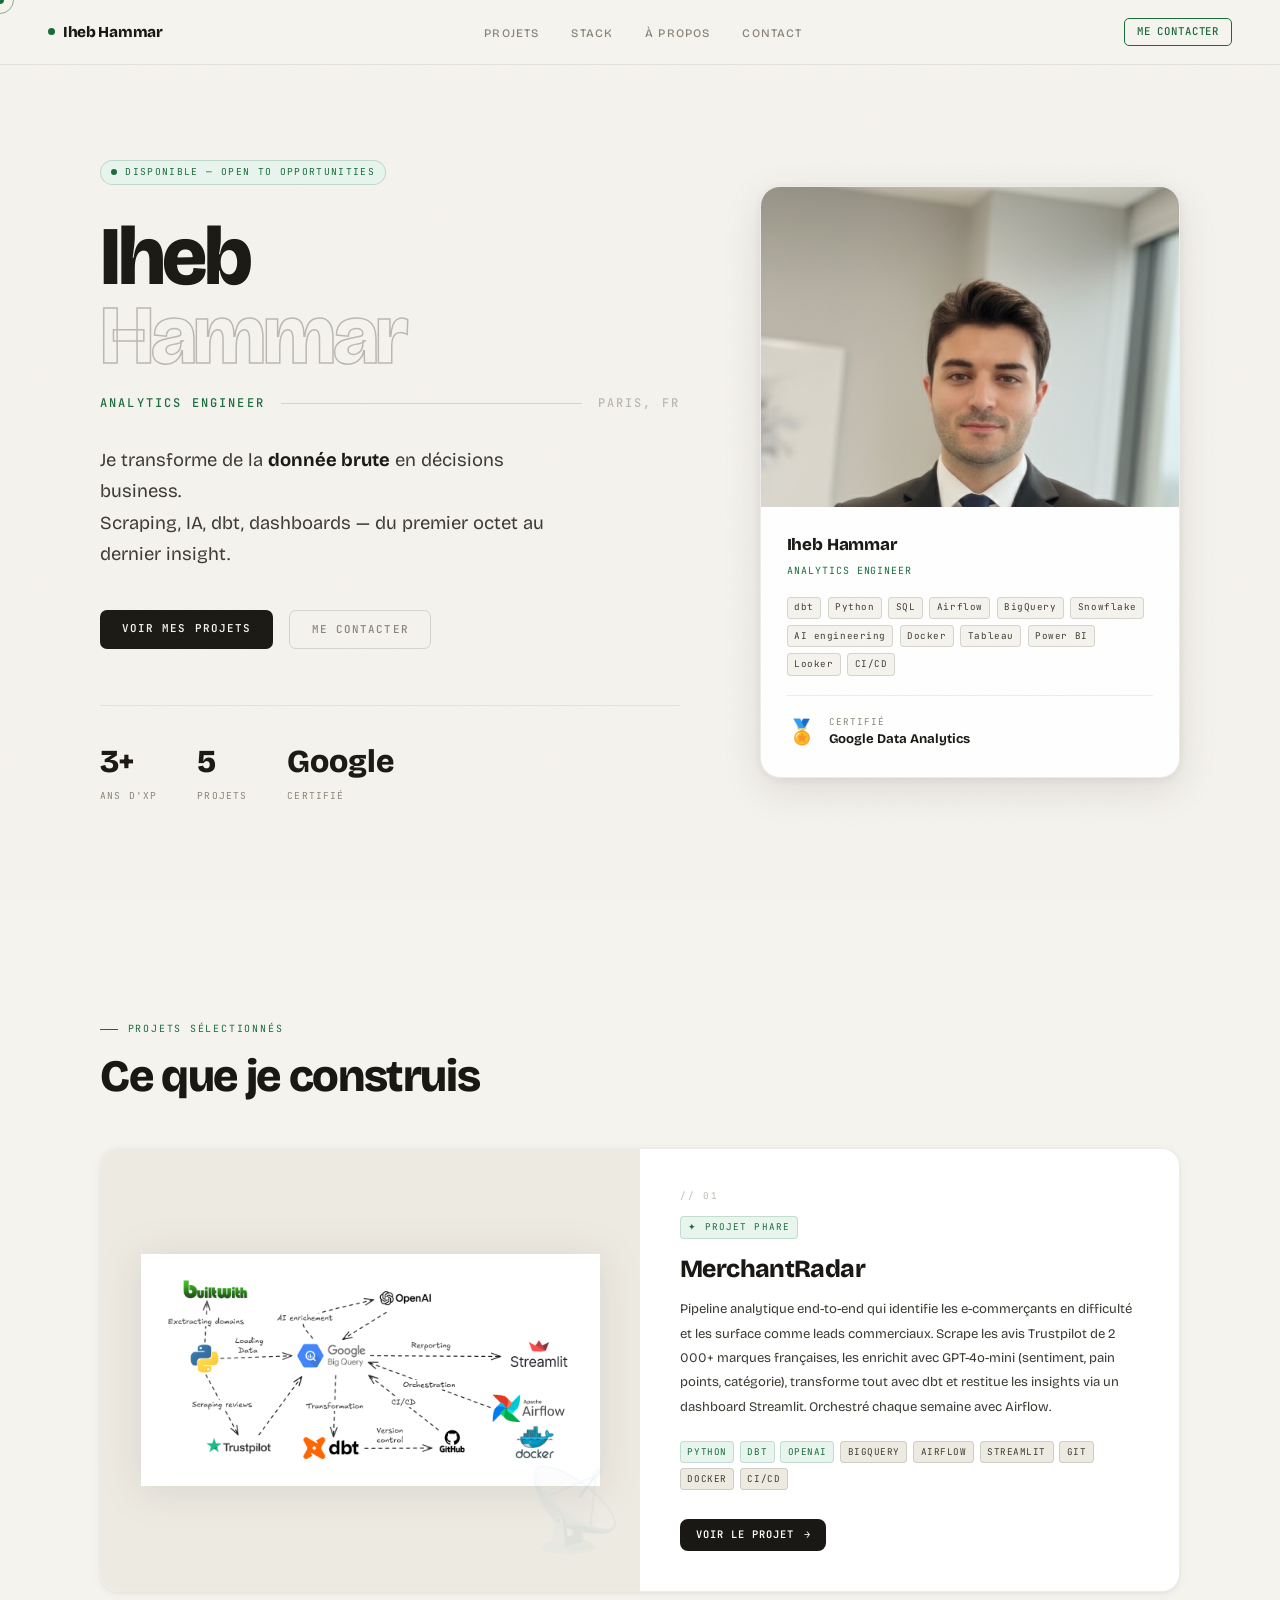
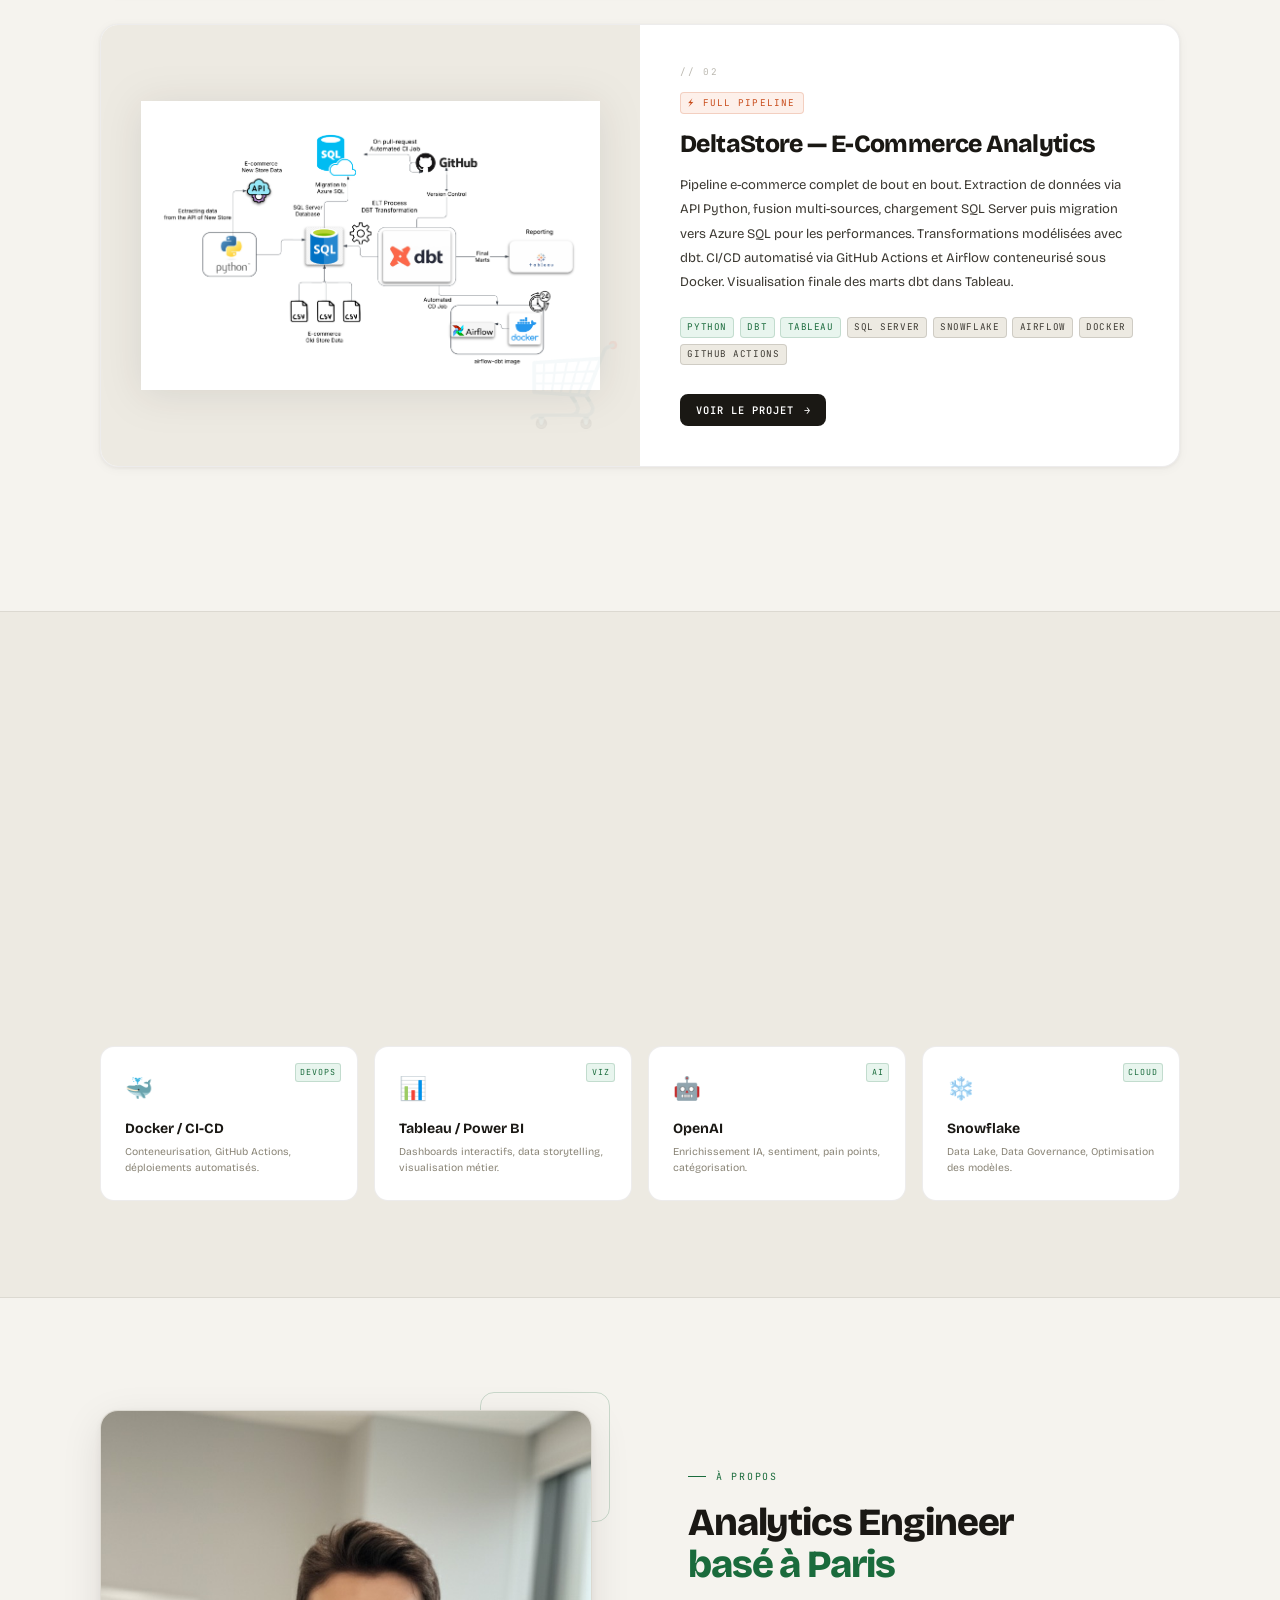
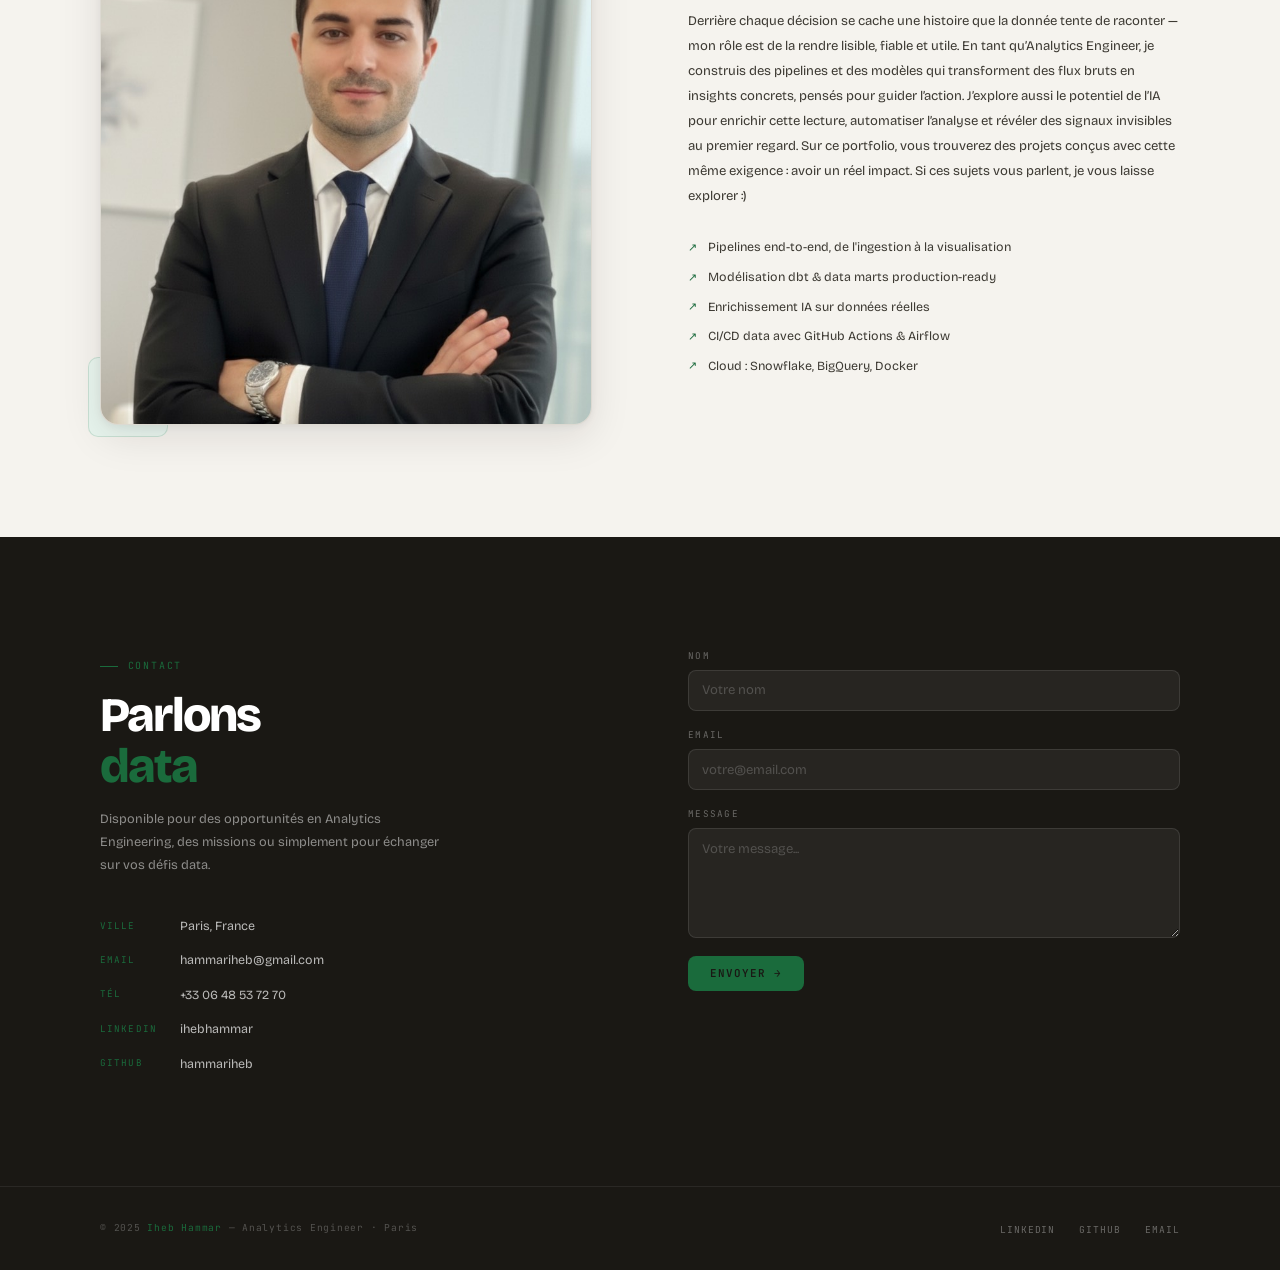
==== commit 4b650bf3: "Update project tags in index.html" ====
--- a/index.html
+++ b/index.html
@@ -579,9 +579,9 @@
               Pipeline analytique end-to-end qui identifie les e-commerçants en difficulté et les surface comme leads commerciaux. Scrape les avis Trustpilot de 2 000+ marques françaises, les enrichit avec GPT-4o-mini (sentiment, pain points, catégorie), transforme tout avec dbt et restitue les insights via un dashboard Streamlit. Orchestré chaque semaine avec Airflow.
             </p>
             <div class="proj-tags">
-              <span class="tag green">Python</span><span class="tag green">dbt</span><span class="tag green">GPT</span>
+              <span class="tag green">Python</span><span class="tag green">dbt</span><span class="tag green">OpenAi</span>
               <span class="tag">BigQuery</span><span class="tag">Airflow</span><span class="tag">Streamlit</span>
-              <span class="tag">Trustpilot</span><span class="tag">Docker</span><span class="tag">CI/CD</span>
+              <span class="tag">Git</span><span class="tag">Docker</span><span class="tag">CI/CD</span>
             </div>
           </div>
           <div class="proj-link">Voir le projet</div>
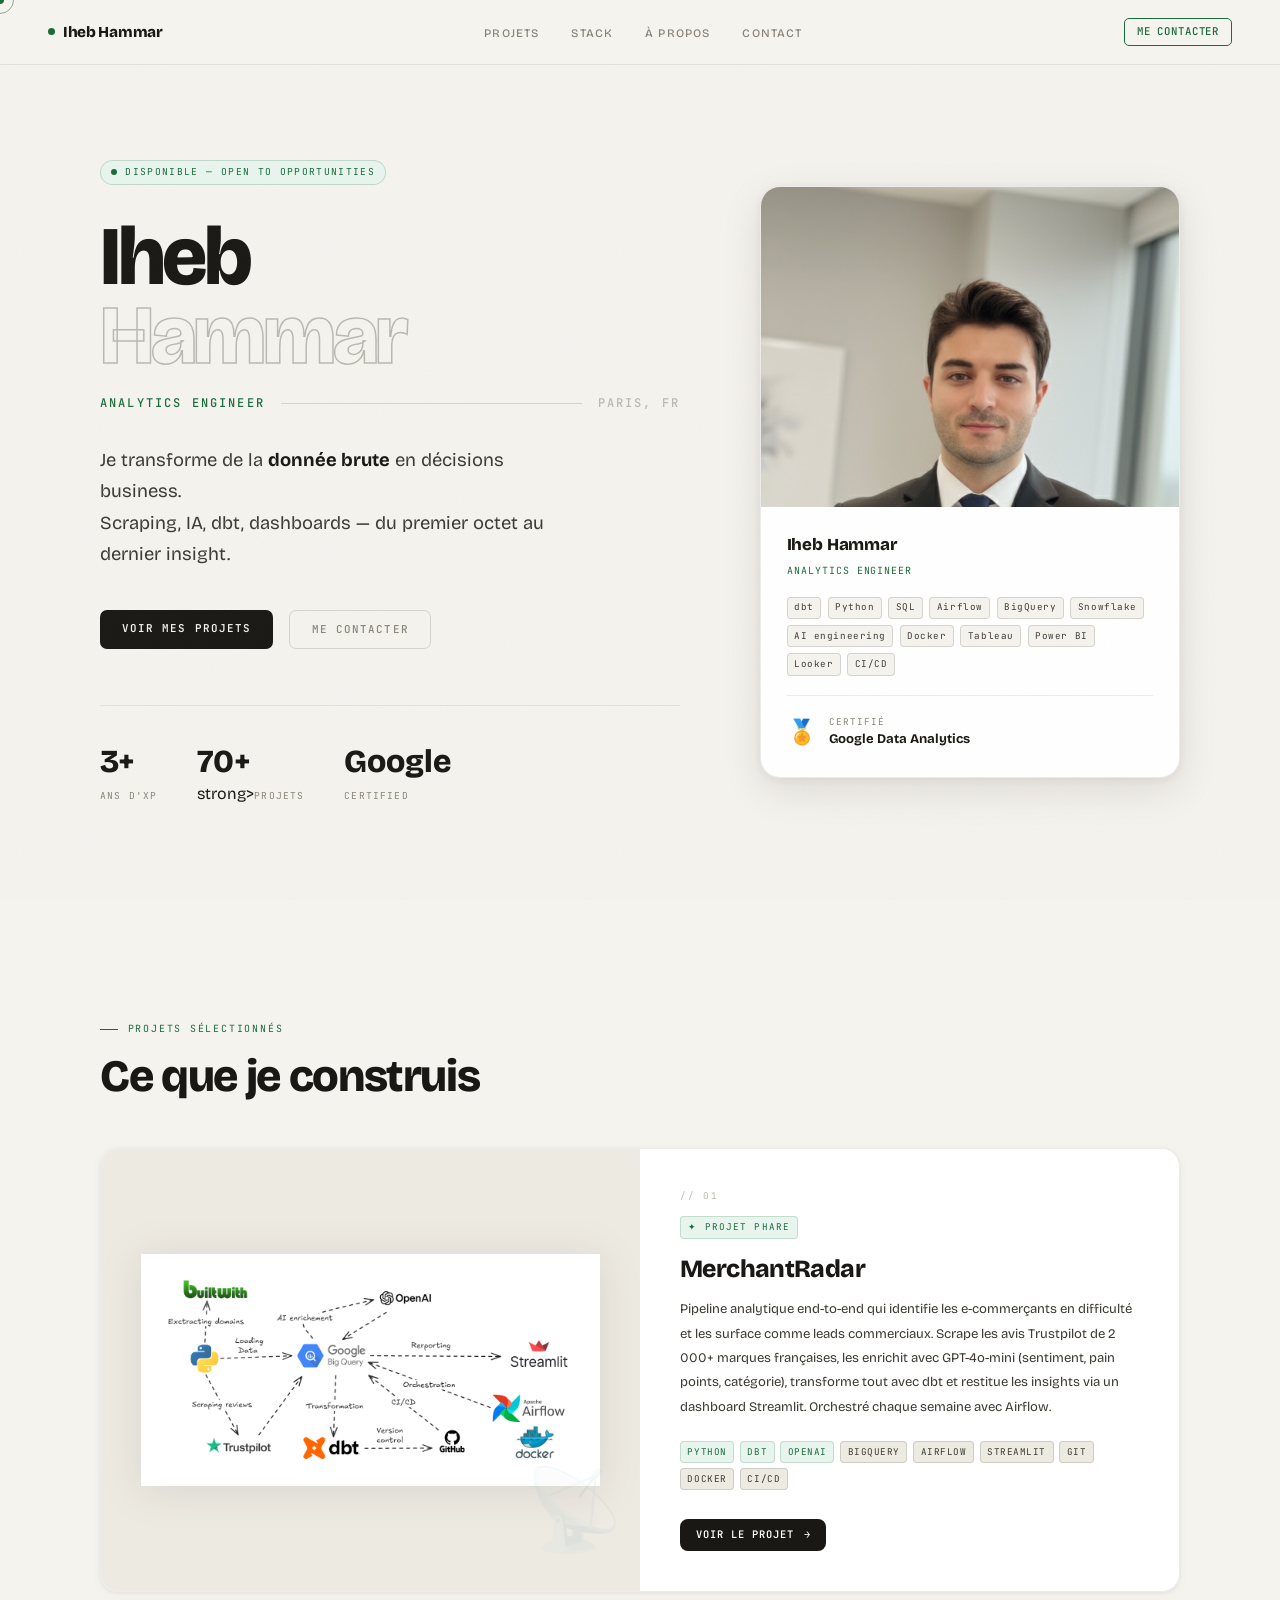
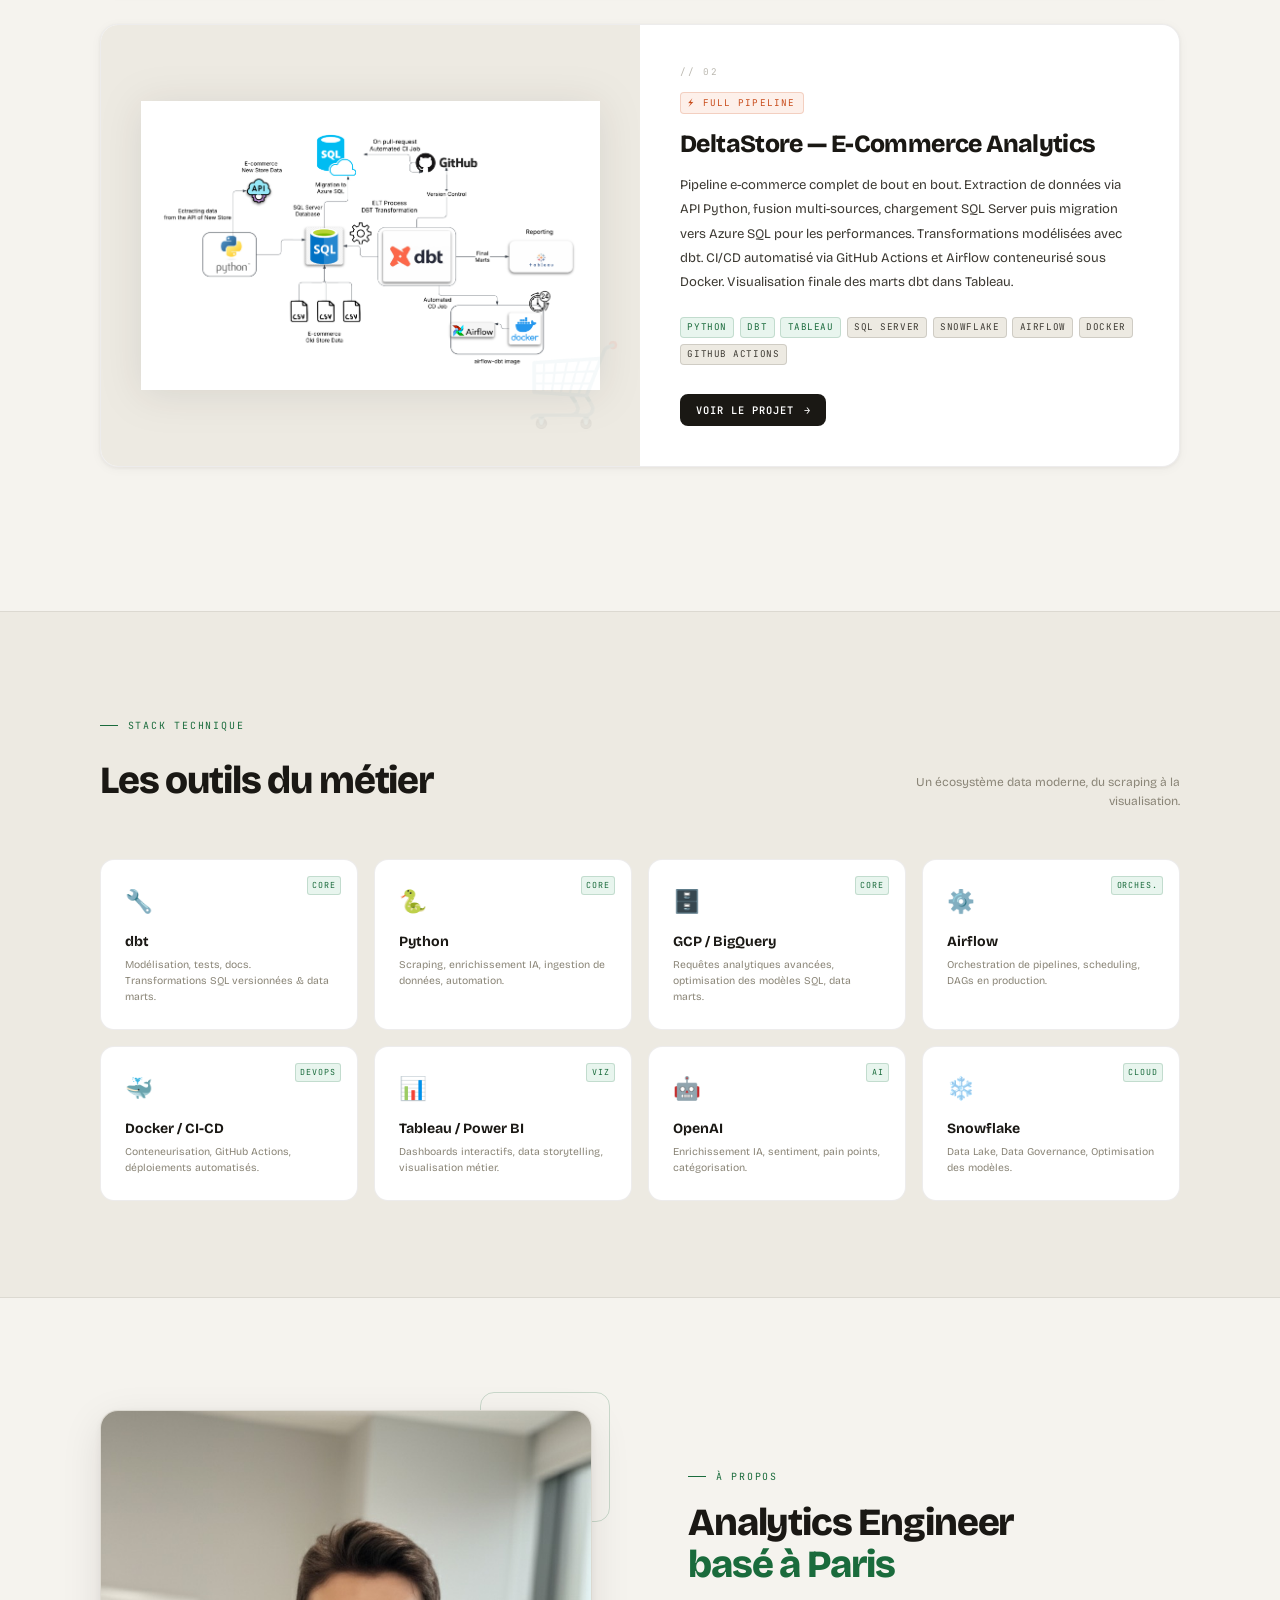
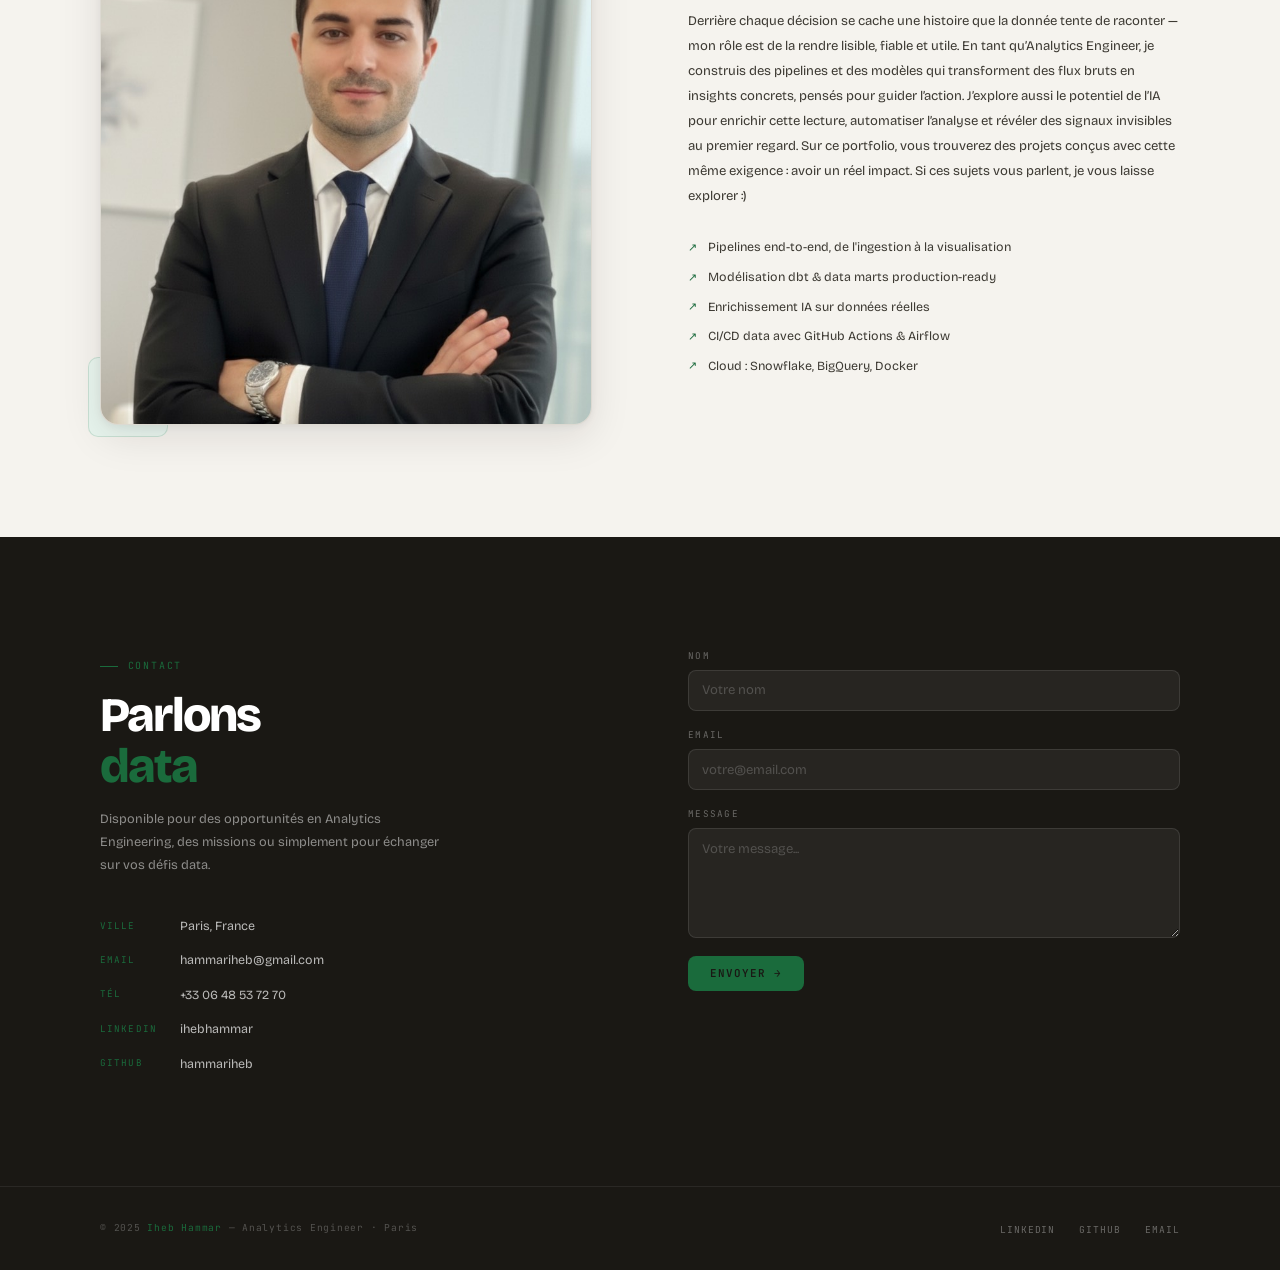
==== commit 8cc8b423: "Update project count and certification status" ====
--- a/index.html
+++ b/index.html
@@ -523,8 +523,8 @@
     </div>
     <div class="hero-stats">
       <div class="stat"><strong>3+</strong><span>ans d'XP</span></div>
-      <div class="stat"><strong>5</strong><span>projets</span></div>
-      <div class="stat"><strong>Google</strong><span>certifié</span></div>
+      <div class="stat"><strong>70+</strong>strong><span>projets</span></div>
+      <div class="stat"><strong>Google</strong><span>certified</span></div>
     </div>
   </div>
 
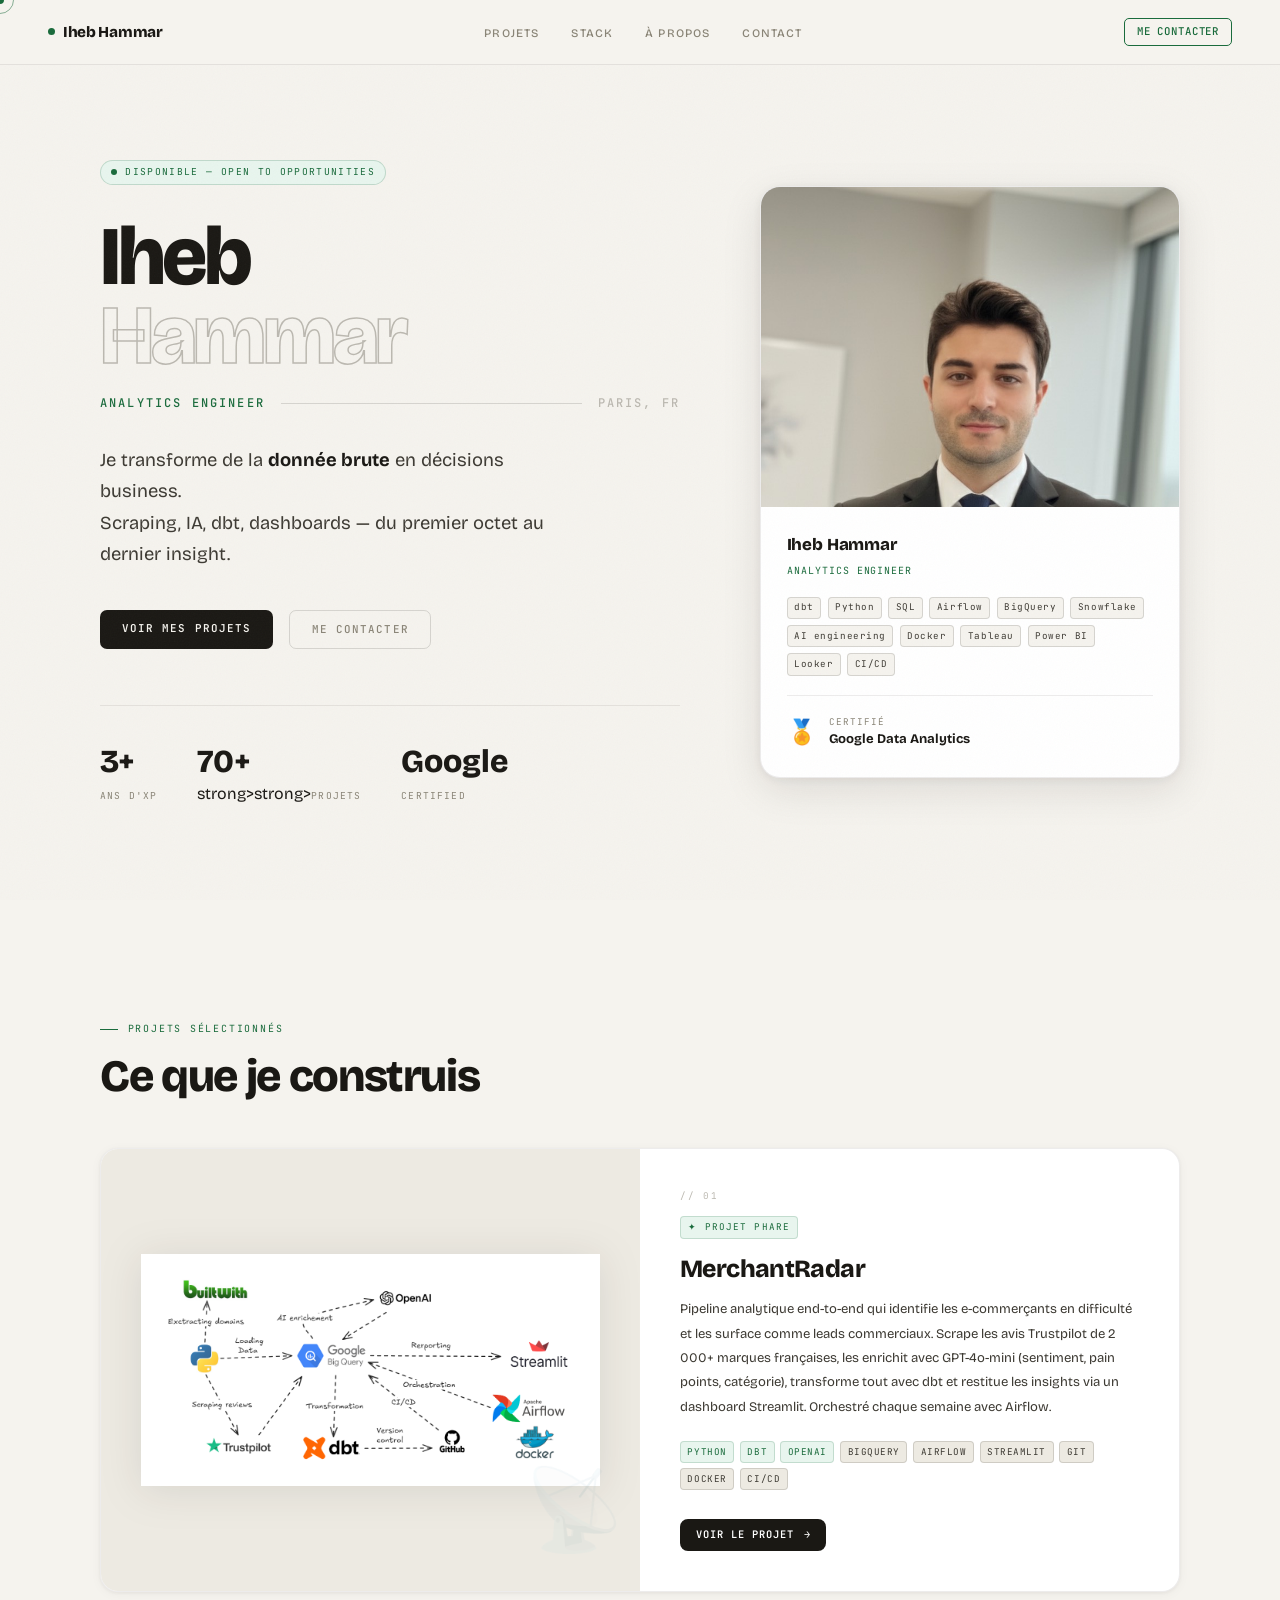
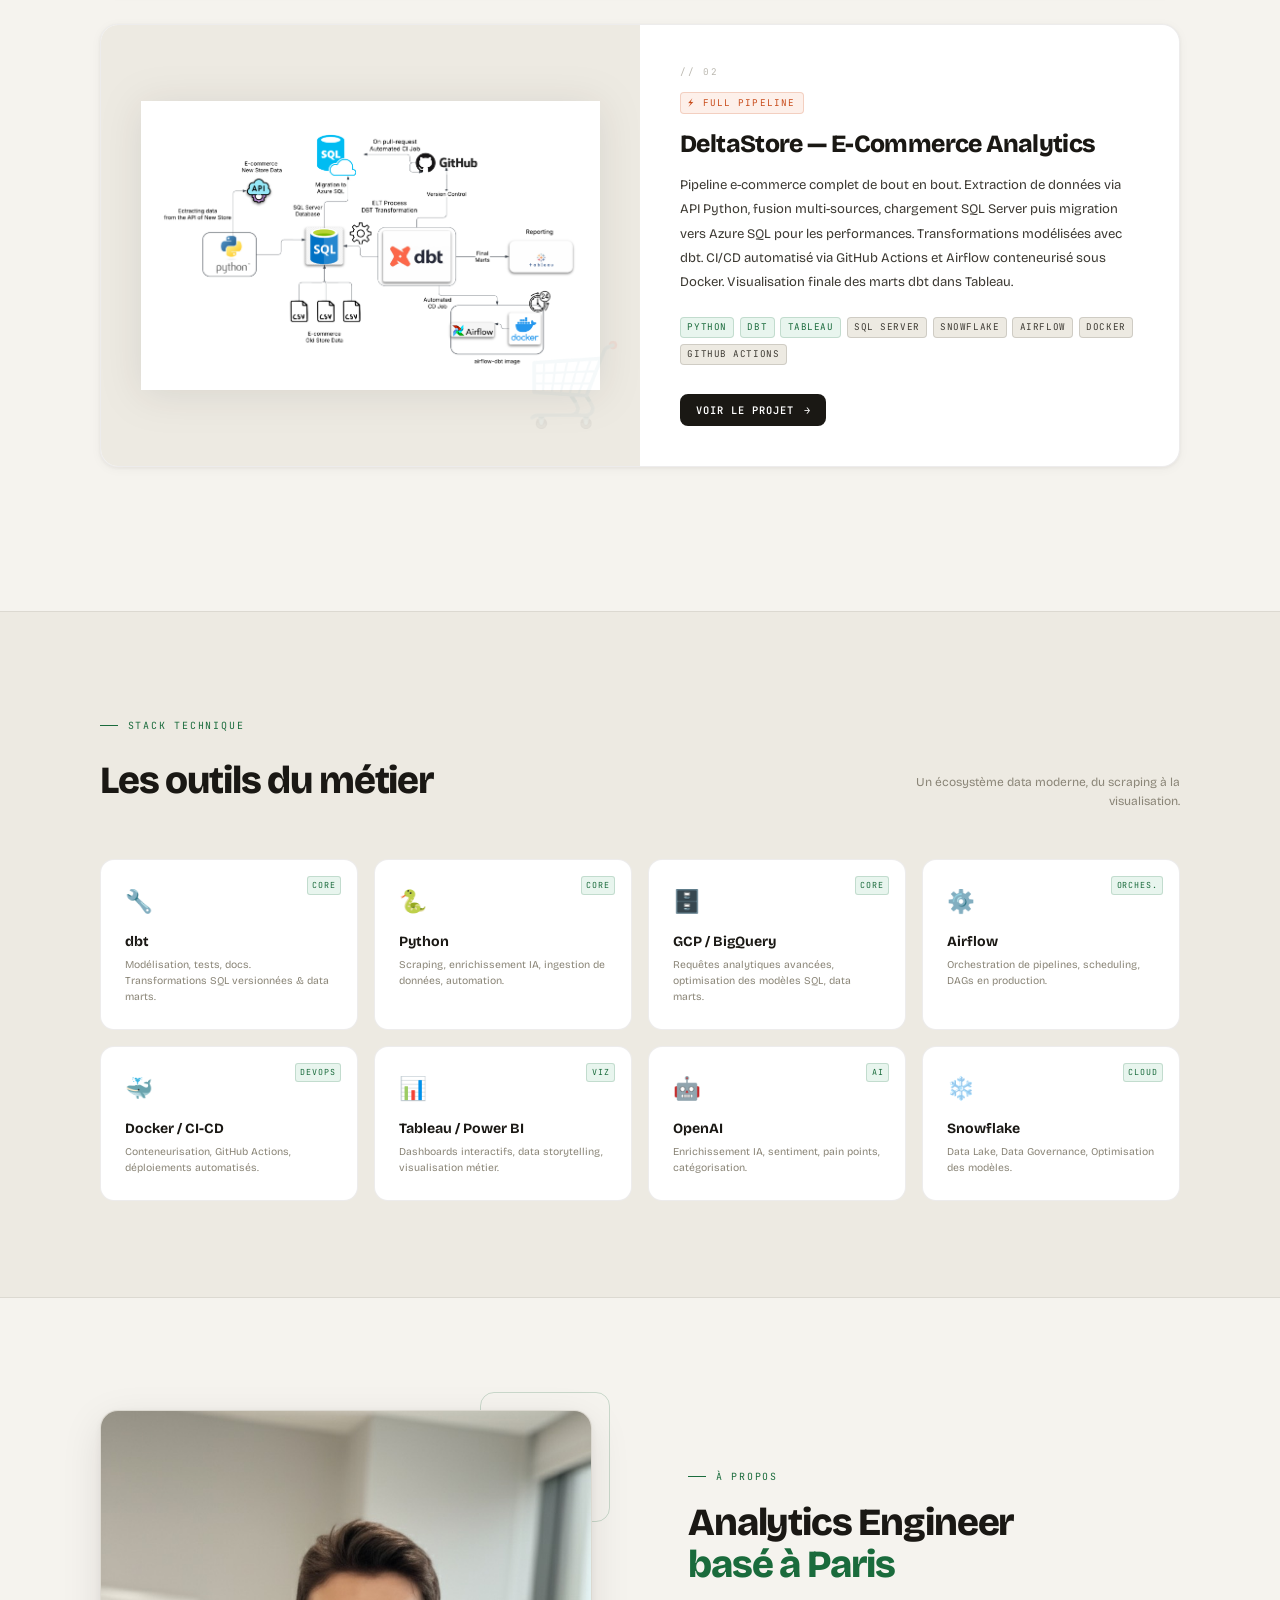
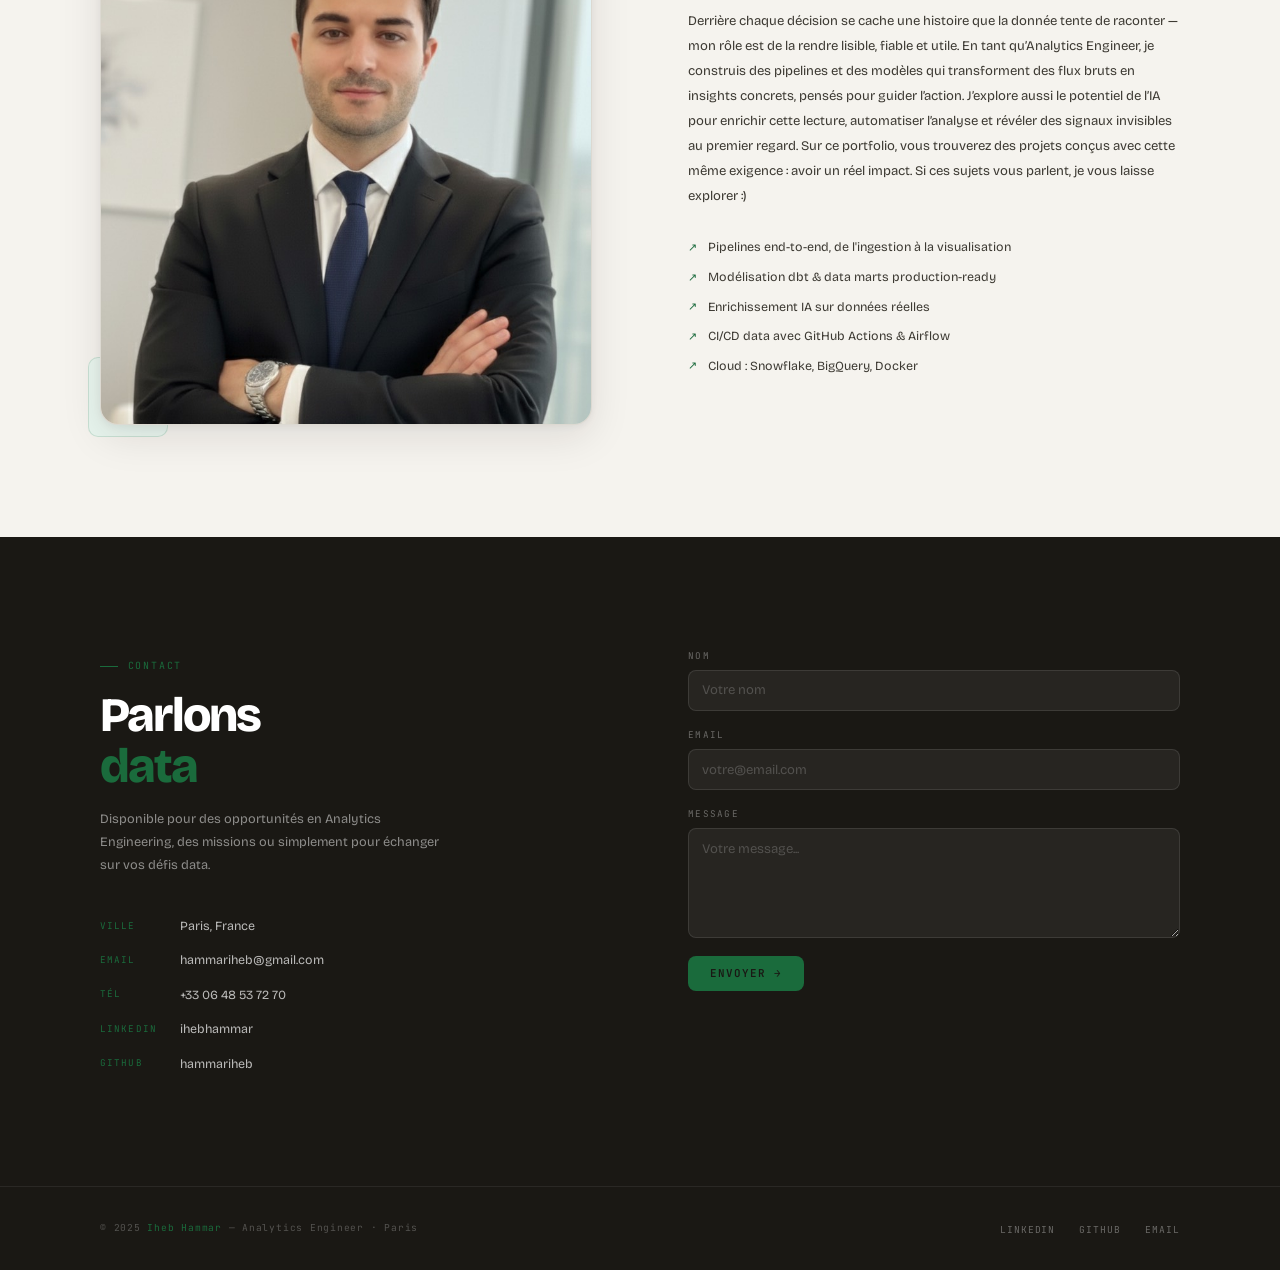
==== commit 085a3f7c: "Update index.html" ====
--- a/index.html
+++ b/index.html
@@ -523,7 +523,7 @@
     </div>
     <div class="hero-stats">
       <div class="stat"><strong>3+</strong><span>ans d'XP</span></div>
-      <div class="stat"><strong>70+</strong>strong><span>projets</span></div>
+      <div class="stat"><strong>70+</strong>strong>strong><span>projets</span></div>
       <div class="stat"><strong>Google</strong><span>certified</span></div>
     </div>
   </div>
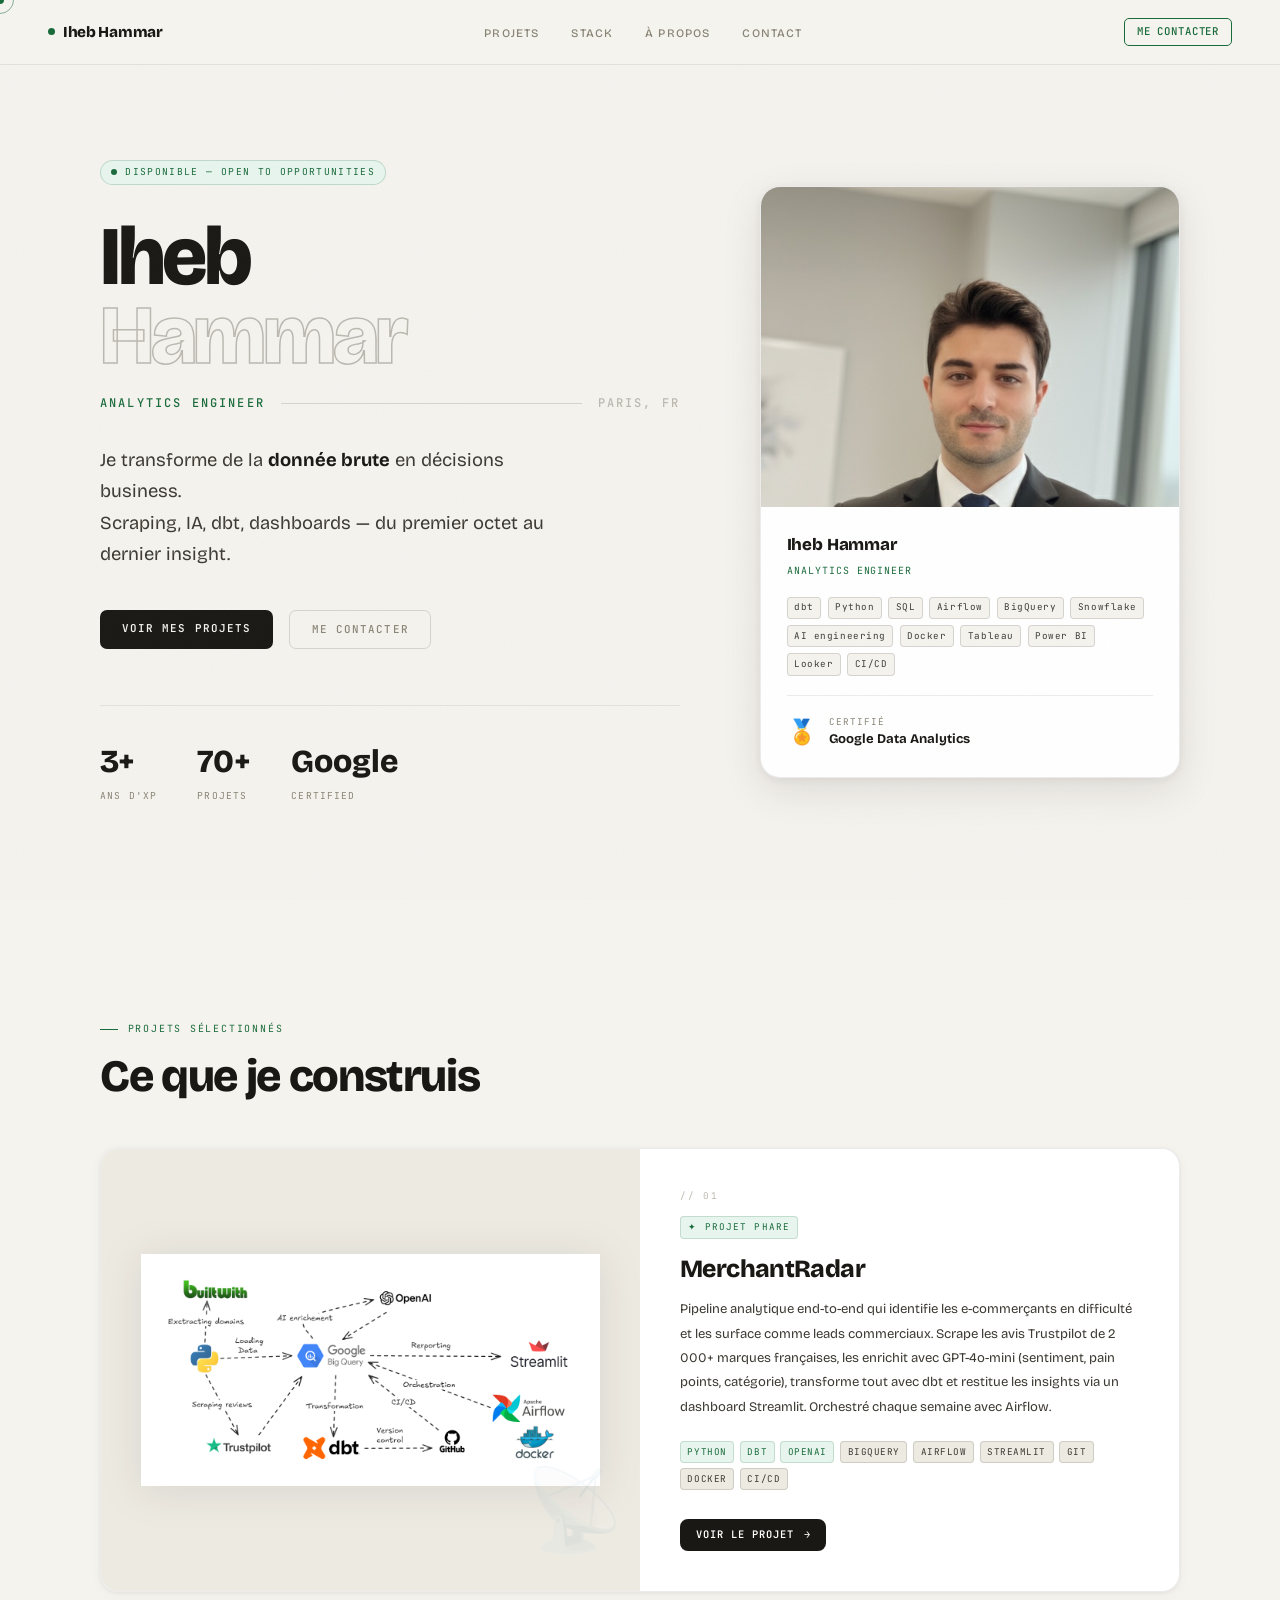
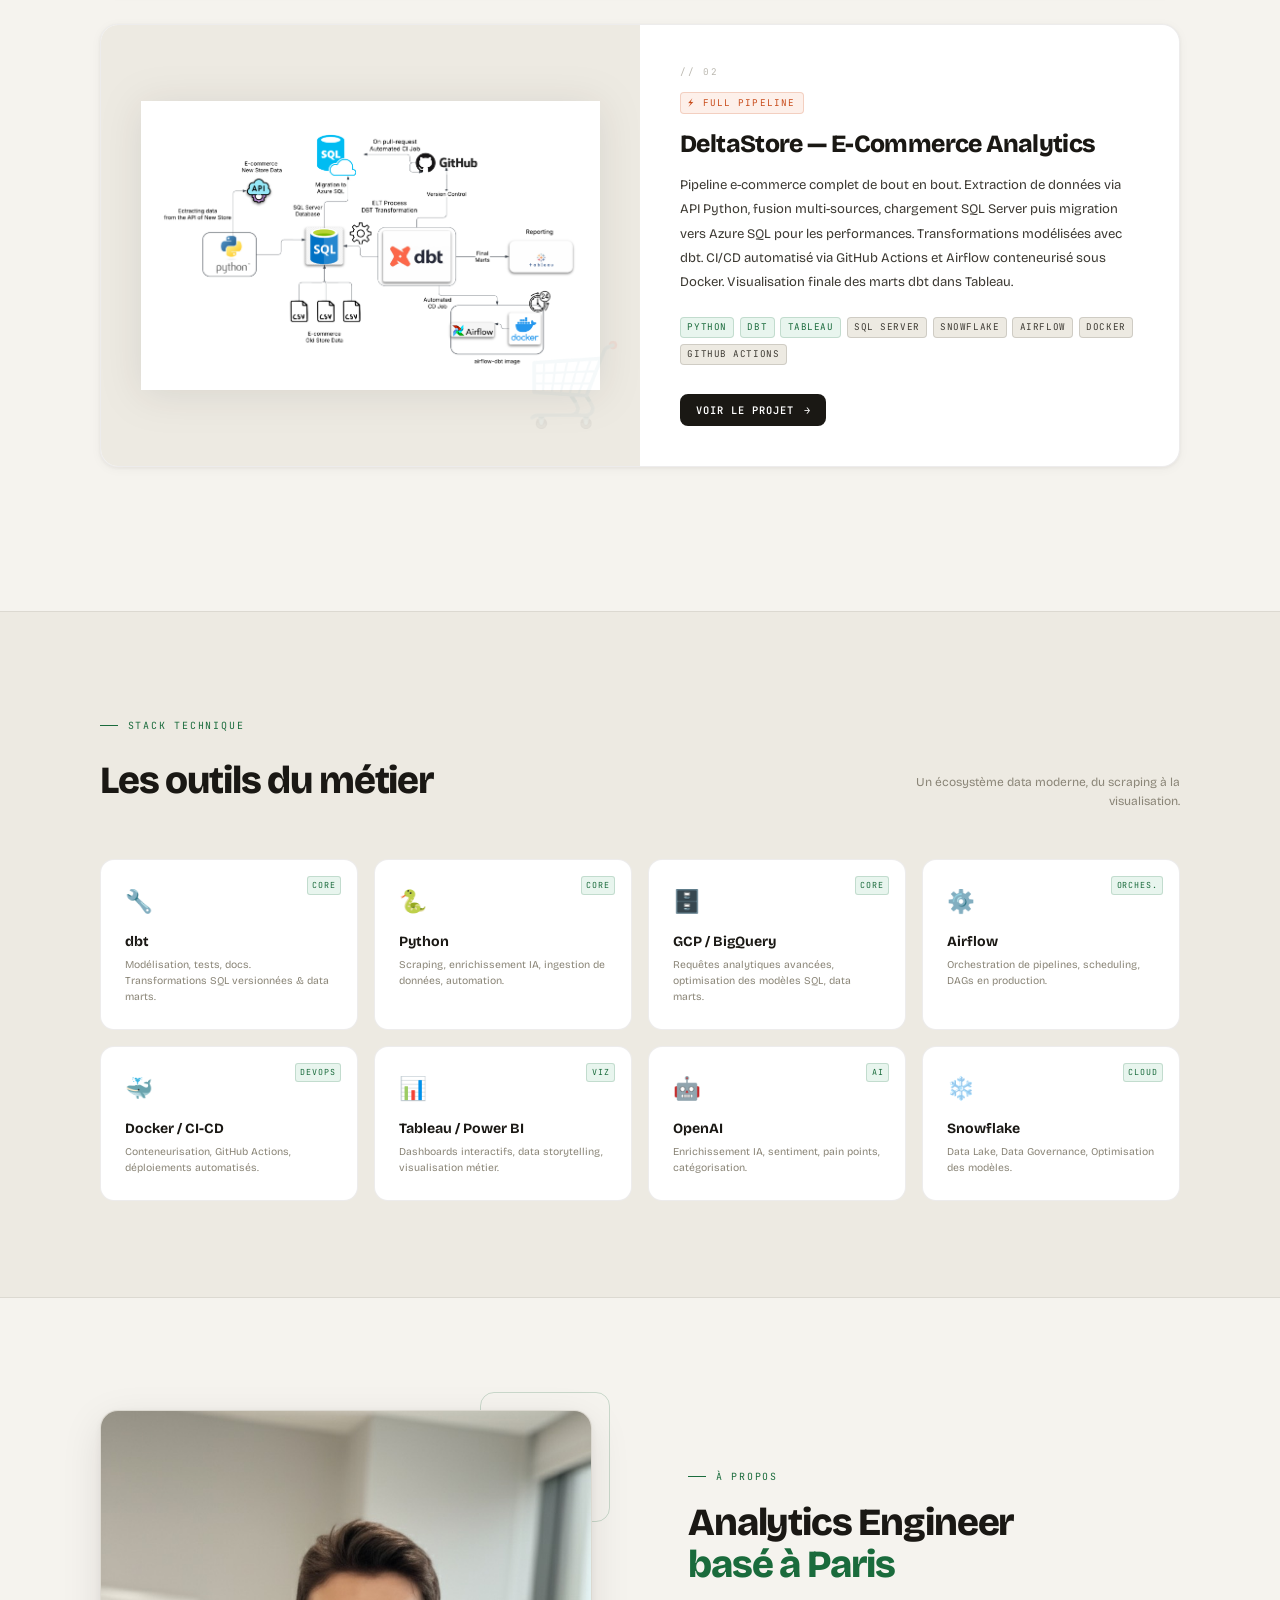
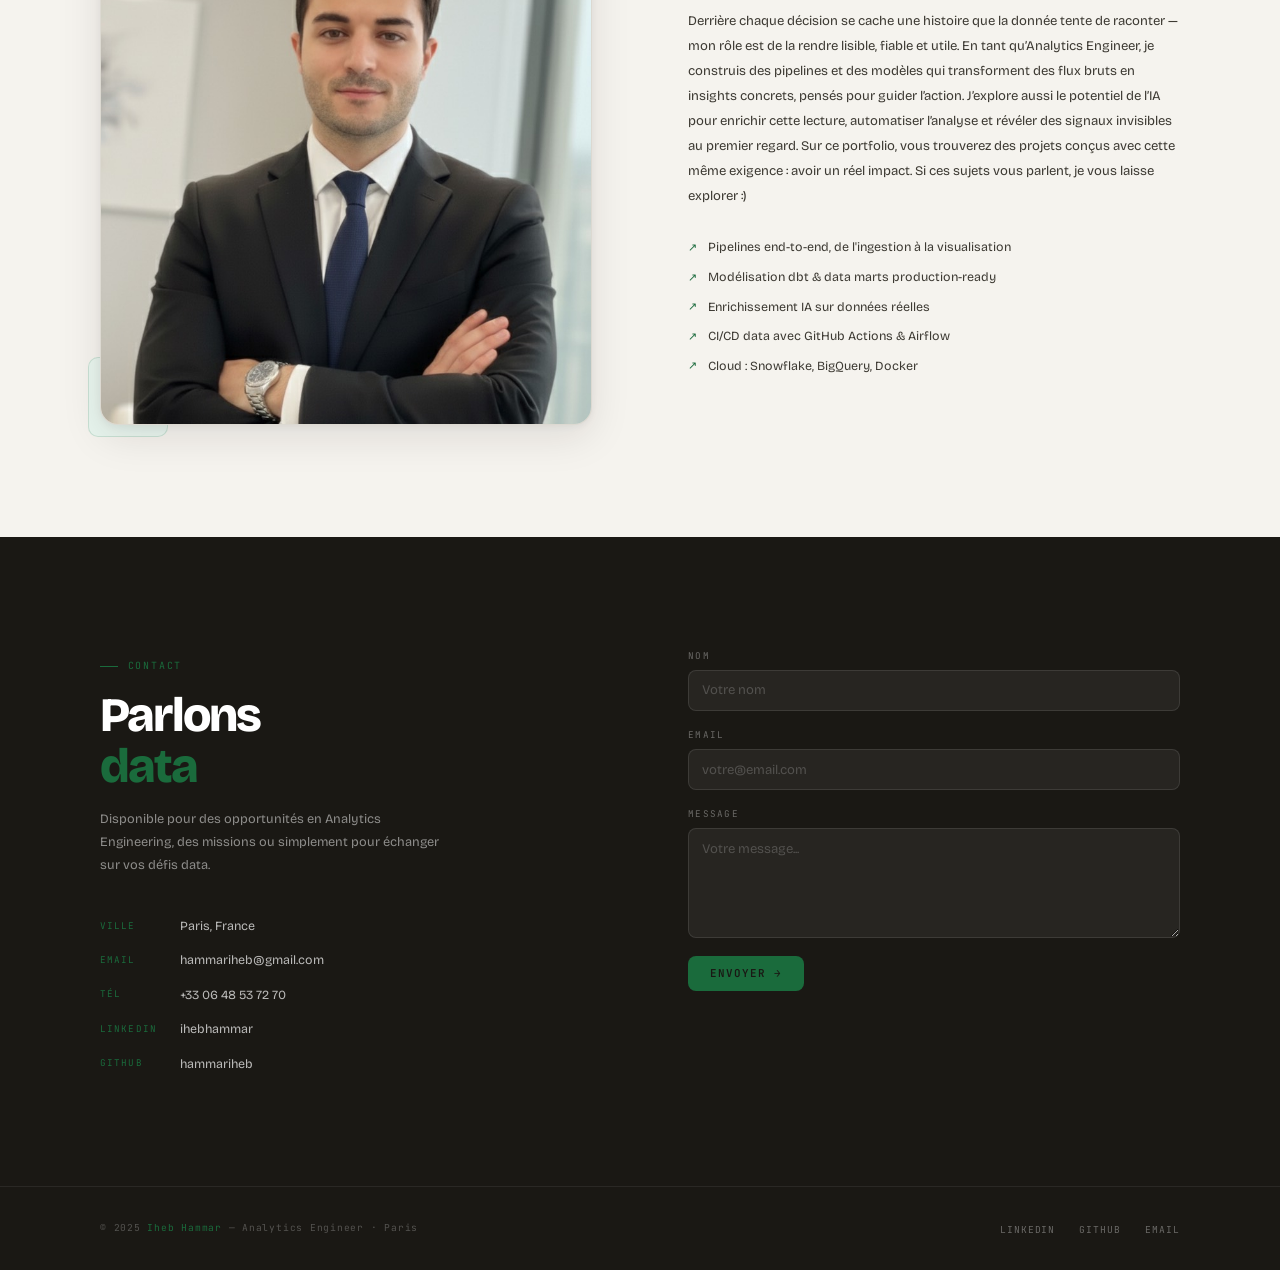
==== commit 71014bc2: "Fix HTML structure for projects stat display" ====
--- a/index.html
+++ b/index.html
@@ -523,7 +523,7 @@
     </div>
     <div class="hero-stats">
       <div class="stat"><strong>3+</strong><span>ans d'XP</span></div>
-      <div class="stat"><strong>70+</strong>strong>strong><span>projets</span></div>
+      <div class="stat"><strong>70+</strong><span>projets</span></div>
       <div class="stat"><strong>Google</strong><span>certified</span></div>
     </div>
   </div>
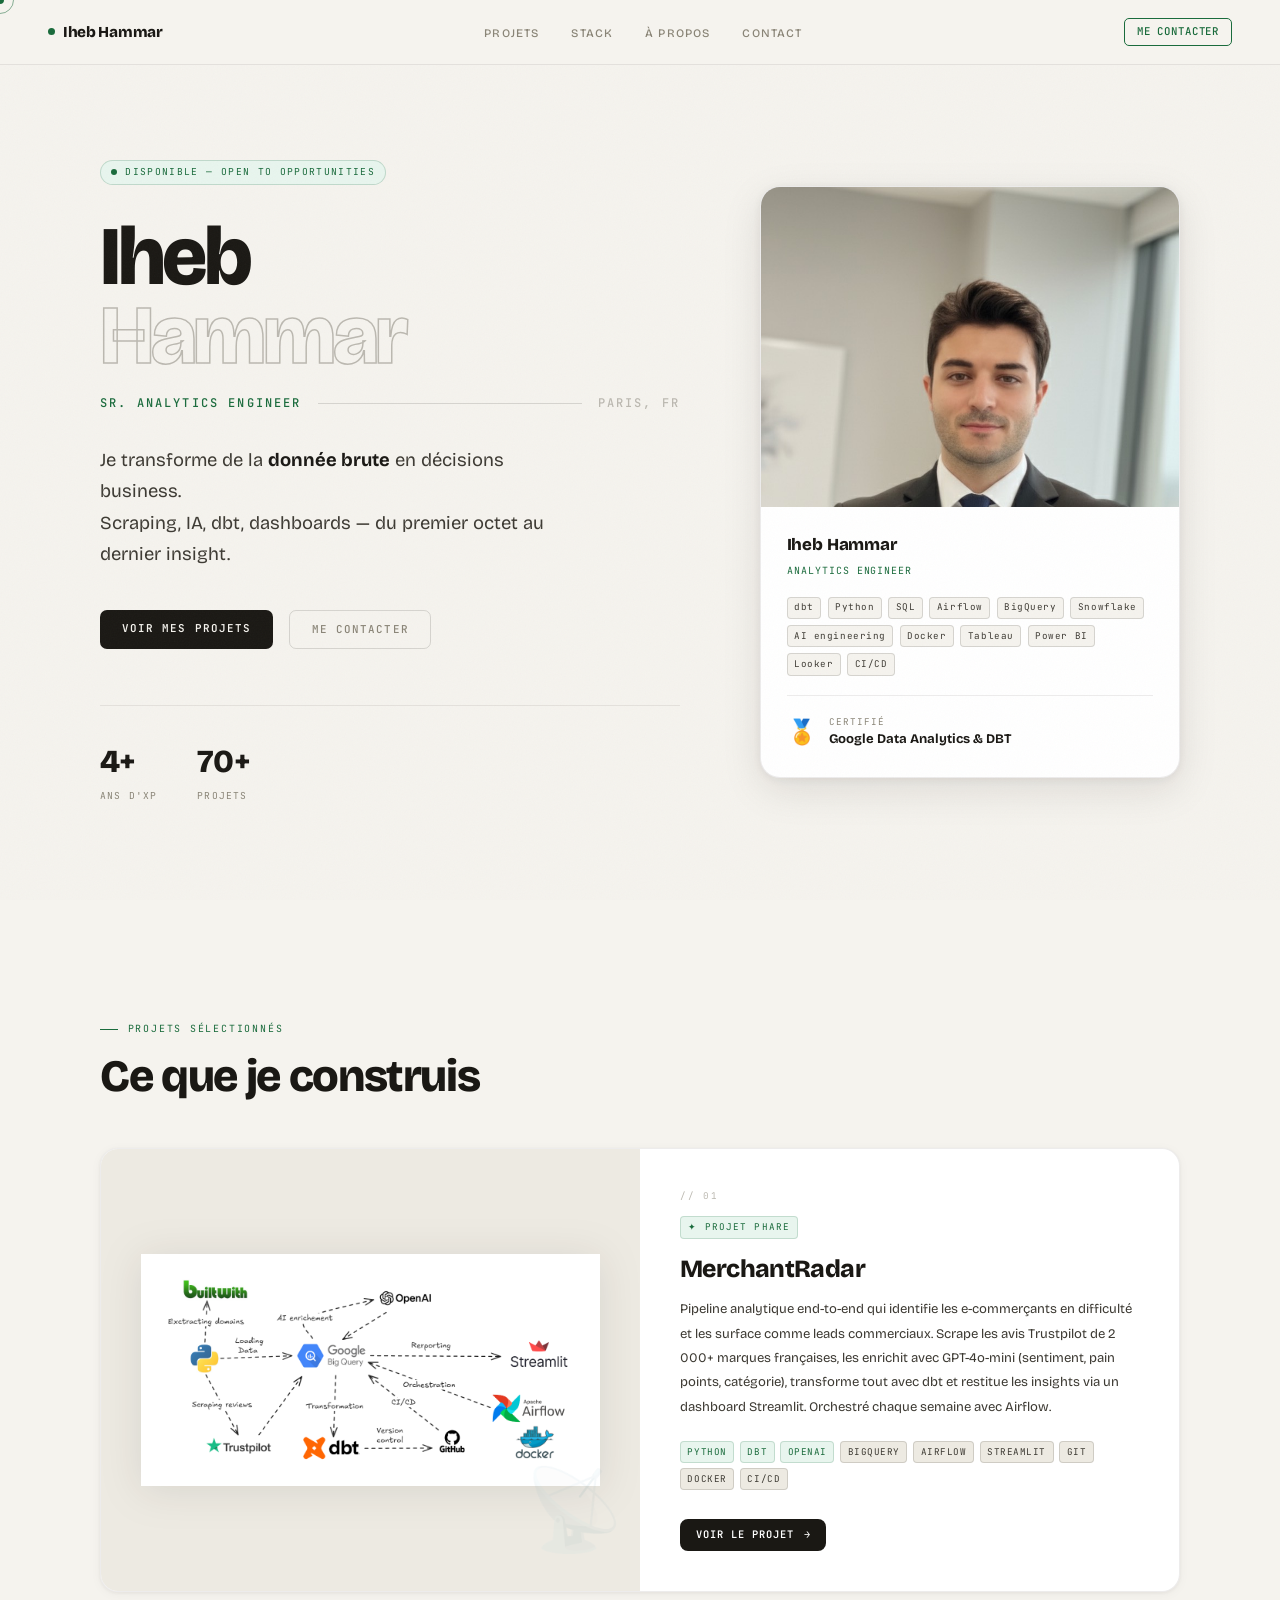
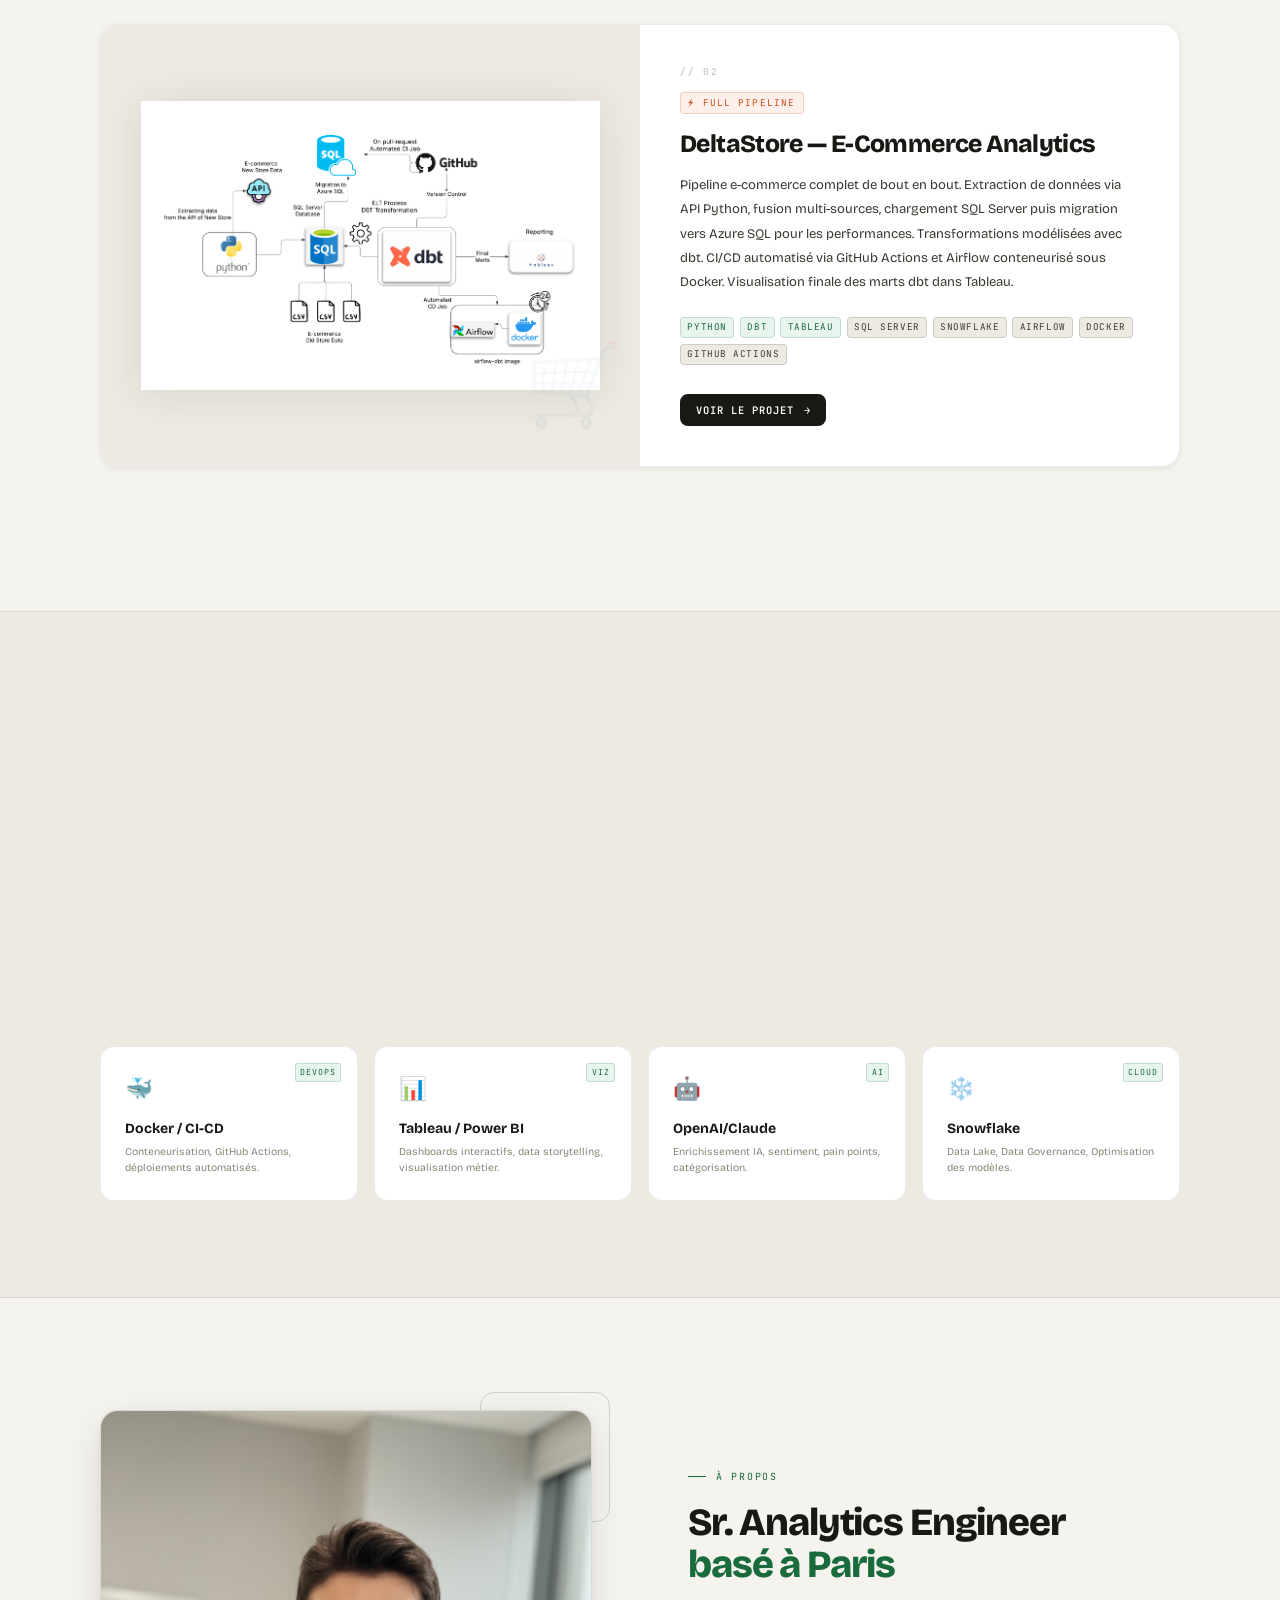
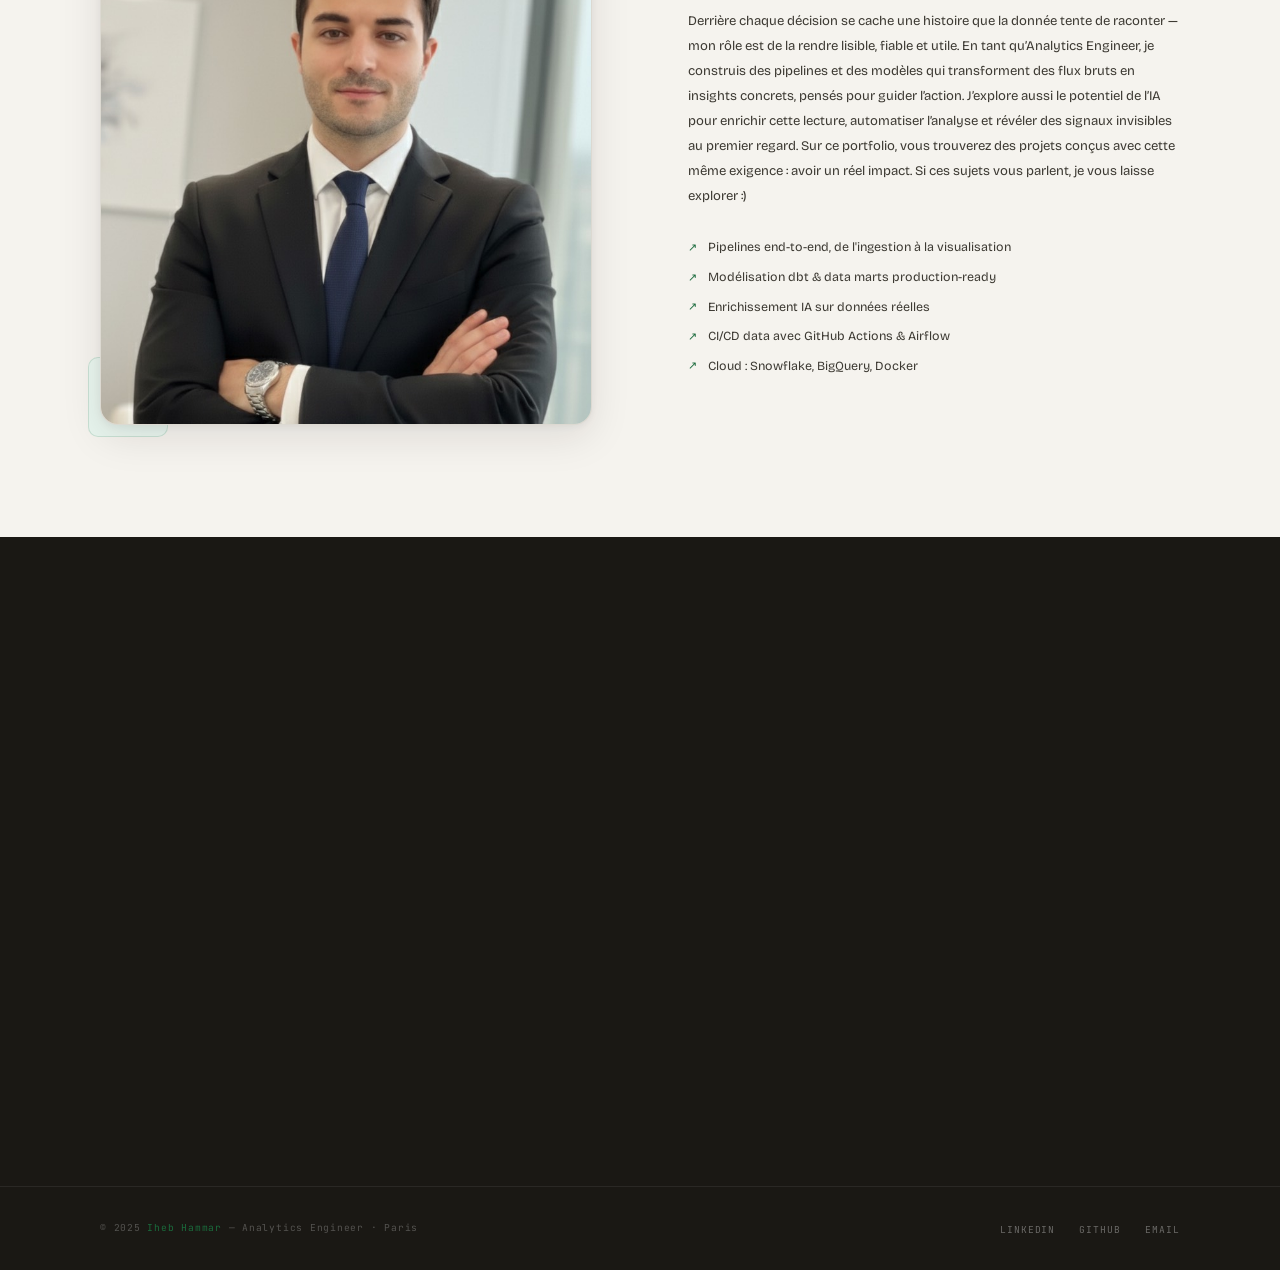
==== commit 17c57029: "Update title and experience in index.html" ====
--- a/index.html
+++ b/index.html
@@ -3,7 +3,7 @@
 <head>
 <meta charset="UTF-8"/>
 <meta name="viewport" content="width=device-width, initial-scale=1.0"/>
-<title>Iheb Hammar — Analytics Engineer</title>
+<title>Iheb Hammar — Sr. Analytics Engineer</title>
 <link rel="preconnect" href="https://fonts.googleapis.com">
 <link href="https://fonts.googleapis.com/css2?family=Bricolage+Grotesque:opsz,wght@12..96,300;12..96,400;12..96,600;12..96,700;12..96,800&family=JetBrains+Mono:wght@300;400;500&display=swap" rel="stylesheet">
 <style>
@@ -512,7 +512,7 @@
     <div class="hero-available"><span class="pulse"></span>Disponible — Open to opportunities</div>
     <h1 class="hero-name">Iheb<br><span class="ghost">Hammar</span></h1>
     <div class="hero-title-row">
-      <span class="hero-title">Analytics Engineer</span>
+      <span class="hero-title">Sr. Analytics Engineer</span>
       <span class="hero-divider"></span>
       <span class="hero-title" style="color:var(--muted2)">Paris, FR</span>
     </div>
@@ -522,9 +522,8 @@
       <a href="#contact" class="btn-line">Me contacter</a>
     </div>
     <div class="hero-stats">
-      <div class="stat"><strong>3+</strong><span>ans d'XP</span></div>
+      <div class="stat"><strong>4+</strong><span>ans d'XP</span></div>
       <div class="stat"><strong>70+</strong><span>projets</span></div>
-      <div class="stat"><strong>Google</strong><span>certified</span></div>
     </div>
   </div>
 
@@ -543,7 +542,7 @@
       </div>
       <div class="hero-card-cert">
         <span class="cert-icon">🏅</span>
-        <div><div class="cert-label">Certifié</div><div class="cert-name">Google Data Analytics</div></div>
+        <div><div class="cert-label">Certifié</div><div class="cert-name">Google Data Analytics & DBT</div></div>
       </div>
     </div>
   </div>
@@ -670,7 +669,7 @@
       </div>
       <div class="stack-cell rv d2">
         <div class="stack-icon">🤖</div>
-        <div class="stack-name">OpenAI</div>
+        <div class="stack-name">OpenAI/Claude</div>
         <div class="stack-desc">Enrichissement IA, sentiment, pain points, catégorisation.</div>
         <span class="stack-badge">AI</span>
       </div>
@@ -699,7 +698,7 @@
       </div>
       <div class="rv d2">
         <div class="eyebrow">À propos</div>
-        <h2 class="about-h2">Analytics Engineer<br><em>basé à Paris</em></h2>
+        <h2 class="about-h2">Sr. Analytics Engineer<br><em>basé à Paris</em></h2>
         <p class="about-p"> Derrière chaque décision se cache une histoire que la donnée tente de raconter — mon rôle est de la rendre lisible, fiable et utile.
               En tant qu’Analytics Engineer, je construis des pipelines et des modèles qui transforment des flux bruts en insights concrets, pensés pour guider l’action. J’explore aussi le potentiel de l’IA pour enrichir cette lecture, automatiser l’analyse et révéler des signaux invisibles au premier regard.
               Sur ce portfolio, vous trouverez des projets conçus avec cette même exigence : avoir un réel impact. Si ces sujets vous parlent, je vous laisse explorer :)</p>
@@ -730,8 +729,8 @@
           <div class="ci"><span class="ci-k">Ville</span><span class="ci-v">Paris, France</span></div>
           <div class="ci"><span class="ci-k">Email</span><span class="ci-v"><a href="mailto:hammariheb@gmail.com">hammariheb@gmail.com</a></span></div>
           <div class="ci"><span class="ci-k">Tél</span><span class="ci-v">+33 06 48 53 72 70</span></div>
-          <div class="ci"><span class="ci-k">LinkedIn</span><span class="ci-v"><a href="https://www.linkedin.com/in/ihebhammar/" target="_blank">ihebhammar</a></span></div>
-          <div class="ci"><span class="ci-k">GitHub</span><span class="ci-v"><a href="https://github.com/hammariheb" target="_blank">hammariheb</a></span></div>
+          <div class="ci"><span class="ci-k">LinkedIn</span><span class="ci-v"><a href="https://www.linkedin.com/in/ihebhammar/" target="_blank">https://www.linkedin.com/in/ihebhammar/</a></span></div>
+          <div class="ci"><span class="ci-k">GitHub</span><span class="ci-v"><a href="https://github.com/hammariheb" target="_blank">https://github.com/hammariheb</a></span></div>
         </div>
       </div>
       <form class="contact-form rv d2" method="post" action="mailto:hammariheb@gmail.com" enctype="text/plain">
